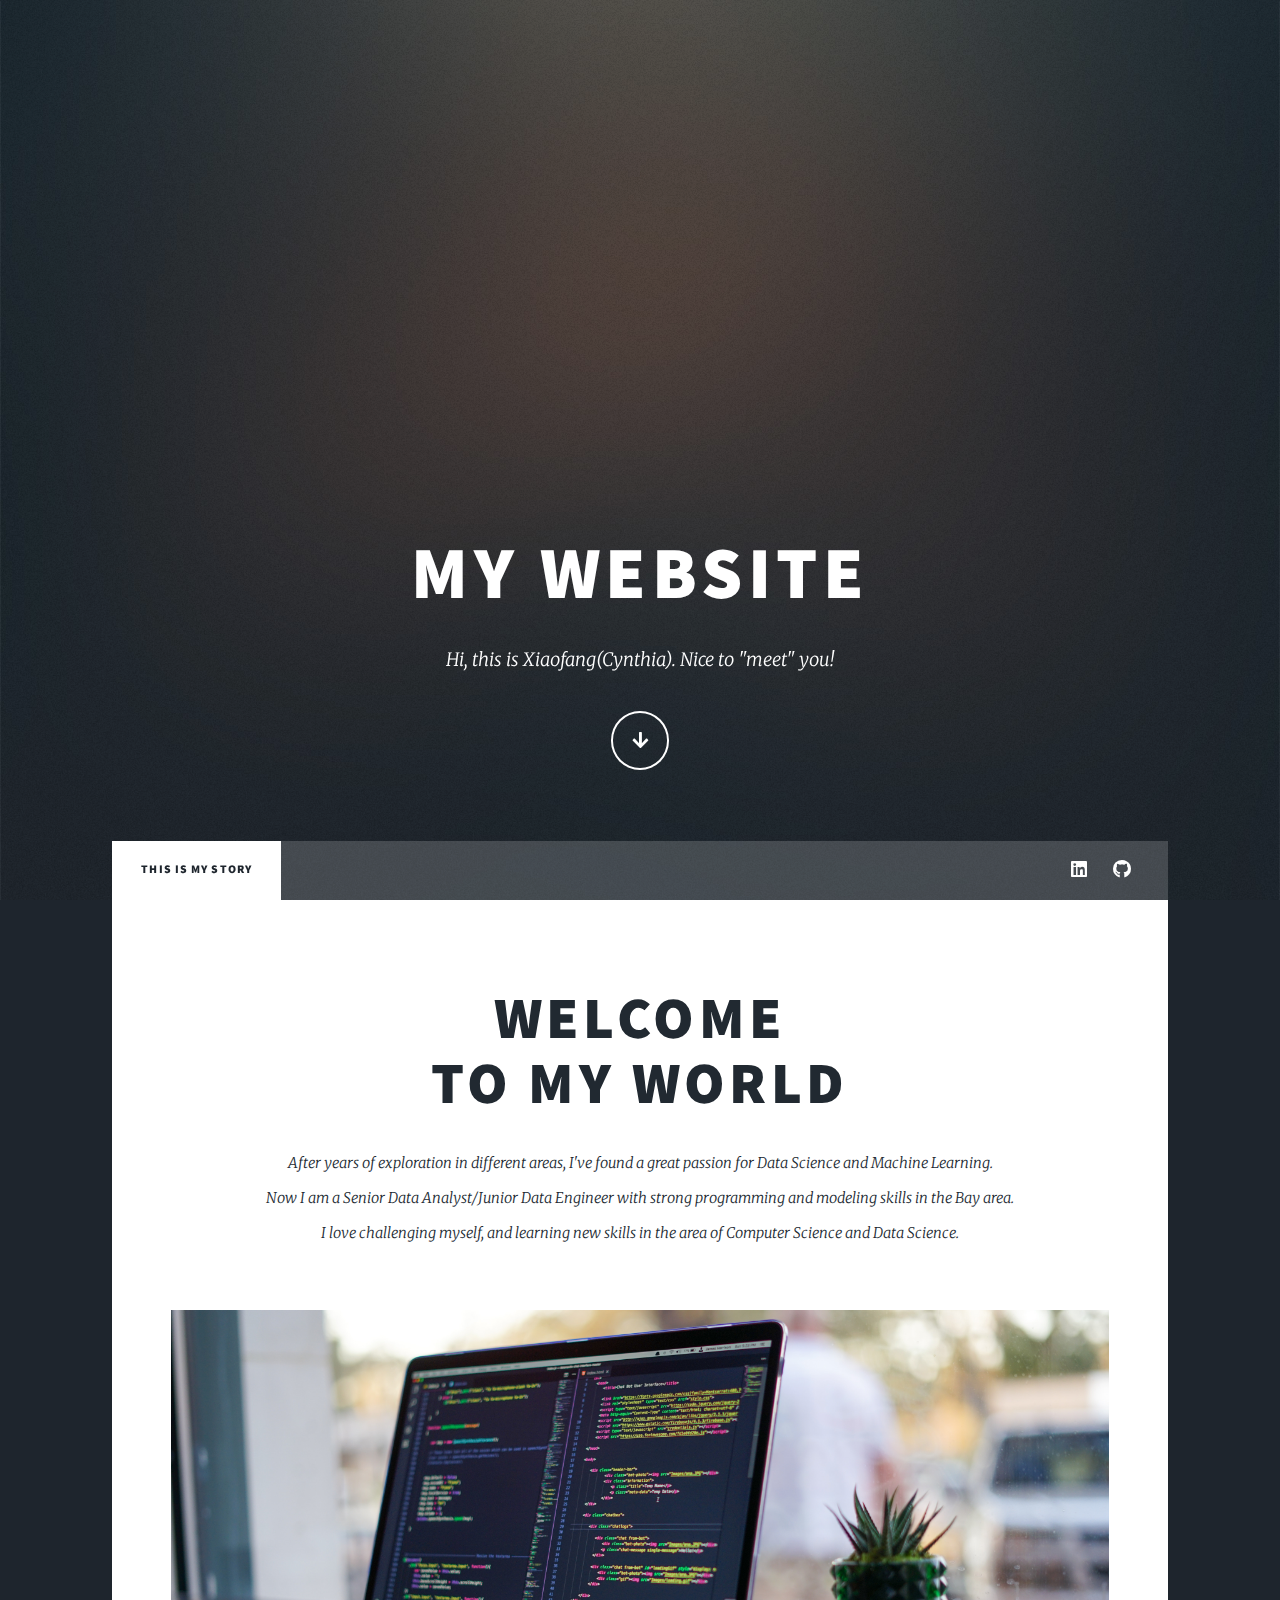
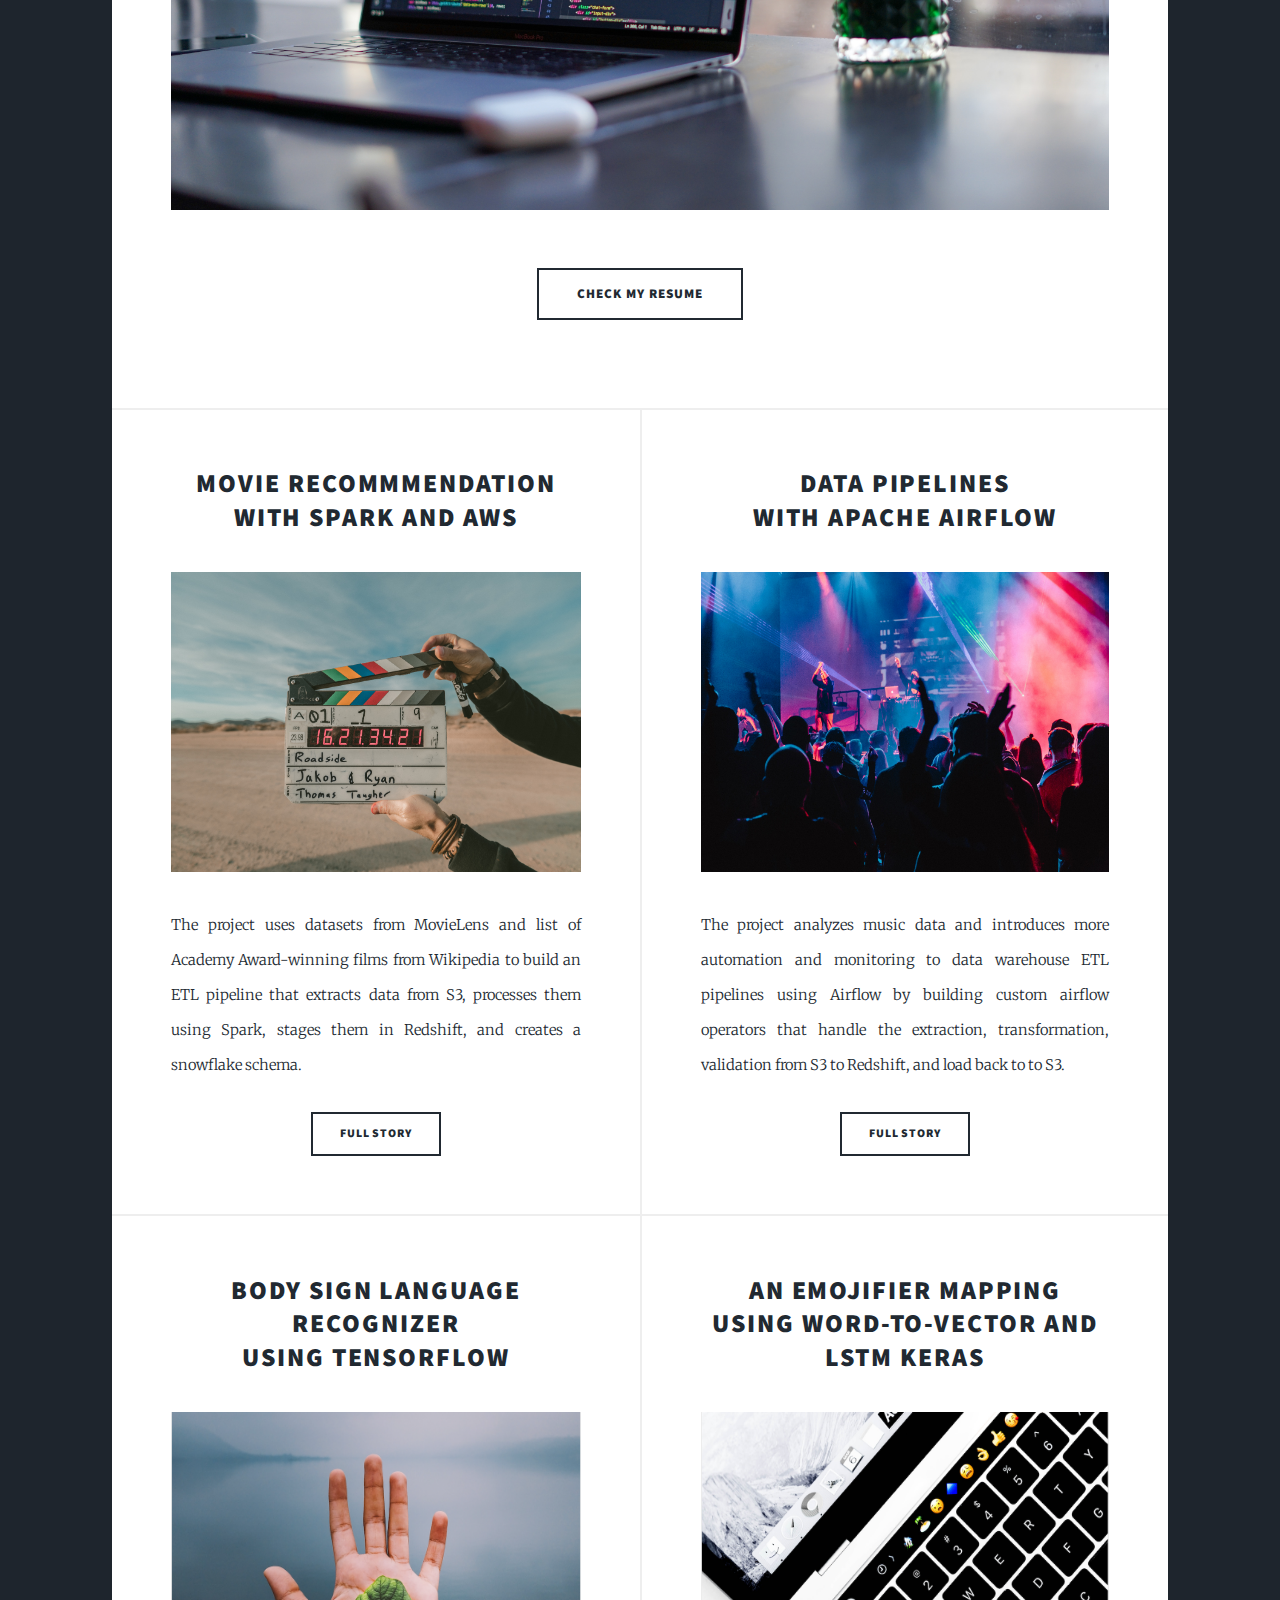
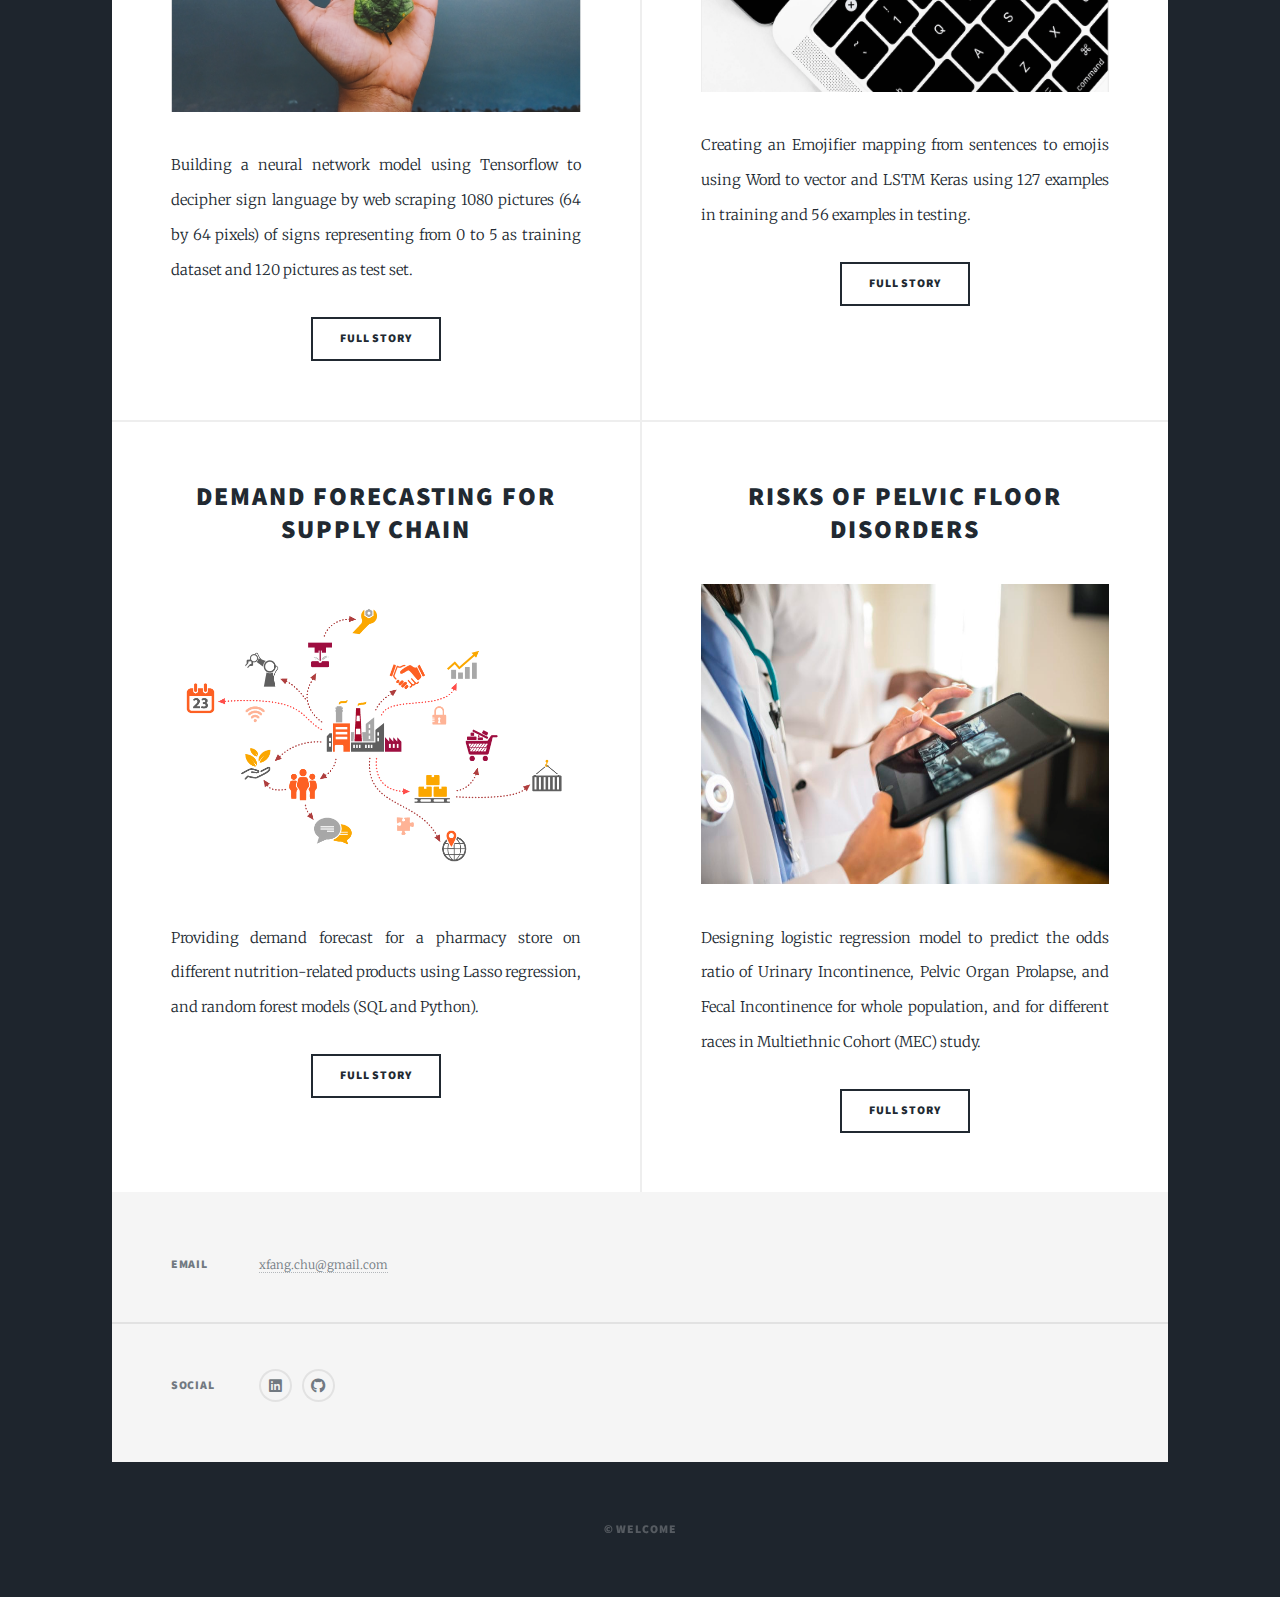
==== index.html @ f8379e98 "edit title" ====
<!DOCTYPE HTML>
<!--
	Massively by HTML5 UP
	html5up.net | @ajlkn
	Free for personal and commercial use under the CCA 3.0 license (html5up.net/license)
-->
<html>
	<head>
		<title>Xiaofang's Website</title>
		<meta charset="utf-8" />
		<meta name="viewport" content="width=device-width, initial-scale=1, user-scalable=no" />
		<link rel="stylesheet" href="assets/css/main.css" />
		<noscript><link rel="stylesheet" href="assets/css/noscript.css" /></noscript>
	</head>
	<body class="is-preload">

		<!-- Wrapper -->
			<div id="wrapper" class="fade-in">

				<!-- Intro -->
					<div id="intro">
						<h1>My Website</h1>
						<p>Hi, this is Xiaofang(Cynthia). Nice to "meet" you!</p>
						<ul class="actions">
							<li><a href="#header" class="button icon solid solo fa-arrow-down scrolly">Continue</a></li>
						</ul>
					</div>

				<!-- Header -->
					<header id="header">
						<a href="index.html" class="logo">Continue</a>
					</header>

				<!-- Nav -->
					<nav id="nav">
						<ul class="links">
							<li class="active"><a href="index.html">This is My story</a></li>
						</ul>
						<ul class="icons">
							<li><a href="https://www.linkedin.com/in/xiaofangchu/" class="icon brands fa-linkedin"><span class="label">Linkedin</span></a></li>
							<li><a href="https://github.com/xiaofanc" class="icon brands fa-github"><span class="label">GitHub</span></a></li>
						</ul>
					</nav>

				<!-- Main -->
					<div id="main">

						<!-- Featured Post -->
							<article class="post featured">
								<header class="major">
									<h2><a href="#">Welcome <br />
									to my world</a></h2>
									<p>After years of exploration in different areas, I've found a great passion for Data Science and Machine Learning. <br />

									Now I am a Senior Data Analyst/Junior Data Engineer with strong programming and modeling skills in the Bay area.<br />

									I love challenging myself, and learning new skills in the area of Computer Science and Data Science.</p>
								</header>
								<a href="#" class="image main"><img src="images/pic01.jpg" alt="" width="200" height="500" /></a>
								<ul class="actions special">
									<li><a href="https://drive.google.com/file/d/1rsNxVX_1zSt6CZ1hOGHpw6NzP1rSX2G4/view?usp=sharing" class="button large">Check My Resume</a></li>
								</ul>
							</article>

						<!-- Posts -->
							<section class="posts">
								<article>
									<header>
										<h2><a href="#">Movie Recommmendation<br />
										with Spark and AWS</a></h2>
									</header>
									<a href="#" class="image fit"><img src="images/pic02.jpg" alt="" width="200" height="300"/></a>
									<p>The project uses datasets from MovieLens and list of Academy Award-winning films from Wikipedia to  build an ETL pipeline that extracts data from S3, processes them using Spark, stages them in Redshift, and creates a snowflake schema.</p>
									<ul class="actions special">
										<li><a href="https://github.com/xiaofanc/Movie-Recommendation-AWS" class="button">Full Story</a></li>
									</ul>
								</article>
								<article>
									<header>
										<h2><a href="#">Data pipelines <br />
										with Apache Airflow</a></h2>
									</header>
									<a href="#" class="image fit"><img src="images/pic03.jpg" alt="" width="200" height="300"/></a>
									<p>The project analyzes music data and introduces more automation and monitoring to data warehouse ETL pipelines using Airflow by building custom airflow operators that handle the extraction, transformation, validation from S3 to Redshift, and load back to to S3.</p>
									<ul class="actions special">
										<li><a href="https://github.com/xiaofanc/Data-Pipelines-with-Apache-Airflow" class="button">Full Story</a></li>
									</ul>
								</article>
								<article>
									<header>
										<h2><a href="#">Body sign language recognizer<br />
										using Tensorflow</a></h2>
									</header>
									<a href="#" class="image fit"><img src="images/pic04.jpg" alt="" width="200" height="300"/></a>
									<p>Building a neural network model using Tensorflow to decipher sign language by web scraping 1080 pictures (64 by 64 pixels) of signs representing from 0 to 5 as training dataset and 120 pictures as test set.</p>
									<ul class="actions special">
										<li><a href="https://github.com/xiaofanc/coursera/blob/master/Deep-Learning/w10/Convolution%20Model%20Application/Convolution_model_Application_v1a.ipynb" class="button">Full Story</a></li>
									</ul>
								</article>
								<article>
									<header>
										<h2><a href="#">an Emojifier Mapping<br />
										using word-to-vector and LSTM Keras</a></h2>
									</header>
									<a href="#" class="image fit"><img src="images/pic05.jpg" alt="" width="200" height="280"/></a>
									<p>Creating an Emojifier mapping from sentences to emojis using Word to vector and LSTM Keras using 127 examples in training and 56 examples in testing.</p>
									<ul class="actions special">
										<li><a href="https://github.com/xiaofanc/coursera/blob/master/Deep-Learning/w15/Emojify/Emojify_v2a.ipynb" class="button">Full Story</a></li>
									</ul>
								</article>
								<article>
									<header>
										<h2><a href="#">Demand forecasting for supply chain <br />
										</a></h2>
									</header>
									<a href="#" class="image fit"><img src="images/pic06.jpg" alt="" width="300" height="300"/></a>
									<p>Providing demand forecast for a pharmacy store on different nutrition-related products using Lasso regression, and random forest models (SQL and Python).</p>
									<ul class="actions special">
										<li><a href="https://github.com/xiaofanc/Demand-Forecasting-Models" class="button">Full Story</a></li>
									</ul>
								</article>
								<article>
									<header>
										<h2><a href="#">Risks of Pelvic Floor Disorders<br />
										</a></h2>
									</header>
									<a href="#" class="image fit"><img src="images/pic07.jpg" alt="" width="300" height="300"/></a>
									<p>Designing logistic regression model to predict the odds ratio of Urinary Incontinence, Pelvic Organ Prolapse, and Fecal Incontinence for whole population, and for different races in Multiethnic Cohort (MEC) study.</p>
									<ul class="actions special">
										<li><a href="http://digitallibrary.usc.edu/cdm/compoundobject/collection/p15799coll89/id/49142/rec/12" class="button">Full Story</a></li>
									</ul>
								</article>
							</section>

						<!-- Footer -->

					</div>

				<!-- Footer -->
					<footer id="footer">
						<section class="split contact">
							<section>
								<h3>Email</h3>
								<p><a href="#">xfang.chu@gmail.com</a></p>
							</section>
							<section>
								<h3>Social</h3>
								<ul class="icons alt">
									<li><a href="https://www.linkedin.com/in/xiaofangchu/" class="icon brands alt fa-linkedin"><span class="label">Linkedin</span></a></li>
									<li><a href="https://github.com/xiaofanc" class="icon brands alt fa-github"><span class="label">GitHub</span></a></li>
								</ul>
							</section>
						</section>
					</footer>

				<!-- Copyright -->
					<div id="copyright">
						<ul><li>&copy; WELCOME</li>
					</div>

			</div>

		<!-- Scripts -->
			<script src="assets/js/jquery.min.js"></script>
			<script src="assets/js/jquery.scrollex.min.js"></script>
			<script src="assets/js/jquery.scrolly.min.js"></script>
			<script src="assets/js/browser.min.js"></script>
			<script src="assets/js/breakpoints.min.js"></script>
			<script src="assets/js/util.js"></script>
			<script src="assets/js/main.js"></script>

	</body>
</html>
---- assets/css/main.css ----
@import url(fontawesome-all.min.css);
@import url("https://fonts.googleapis.com/css?family=Merriweather:300,700,300italic,700italic|Source+Sans+Pro:900");

/*
	Massively by HTML5 UP
	html5up.net | @ajlkn
	Free for personal and commercial use under the CCA 3.0 license (html5up.net/license)
*/

html, body, div, span, applet, object,
iframe, h1, h2, h3, h4, h5, h6, p, blockquote,
pre, a, abbr, acronym, address, big, cite,
code, del, dfn, em, img, ins, kbd, q, s, samp,
small, strike, strong, sub, sup, tt, var, b,
u, i, center, dl, dt, dd, ol, ul, li, fieldset,
form, label, legend, table, caption, tbody,
tfoot, thead, tr, th, td, article, aside,
canvas, details, embed, figure, figcaption,
footer, header, hgroup, menu, nav, output, ruby,
section, summary, time, mark, audio, video {
	margin: 0;
	padding: 0;
	border: 0;
	font-size: 100%;
	font: inherit;
	vertical-align: baseline;}

article, aside, details, figcaption, figure,
footer, header, hgroup, menu, nav, section {
	display: block;}

body {
	line-height: 1;
}

ol, ul {
	list-style: none;
}

blockquote, q {
	quotes: none;
}

	blockquote:before, blockquote:after, q:before, q:after {
		content: '';
		content: none;
	}

table {
	border-collapse: collapse;
	border-spacing: 0;
}

body {
	-webkit-text-size-adjust: none;
}

mark {
	background-color: transparent;
	color: inherit;
}

input::-moz-focus-inner {
	border: 0;
	padding: 0;
}

input, select, textarea {
	-moz-appearance: none;
	-webkit-appearance: none;
	-ms-appearance: none;
	appearance: none;
}

/* Basic */

	@-ms-viewport {
		width: device-width;
	}

	body {
		-ms-overflow-style: scrollbar;
	}

	@media screen and (max-width: 480px) {

		html, body {
			min-width: 320px;
		}

	}

	html {
		box-sizing: border-box;
	}

	*, *:before, *:after {
		box-sizing: inherit;
	}

	body {
		background-color: #1e252d;
	}

		body.is-preload *, body.is-preload *:before, body.is-preload *:after {
			-moz-animation: none !important;
			-webkit-animation: none !important;
			-ms-animation: none !important;
			animation: none !important;
			-moz-transition: none !important;
			-webkit-transition: none !important;
			-ms-transition: none !important;
			transition: none !important;
		}

/* Type */

	html {
		font-size: 16pt;
	}

		@media screen and (max-width: 1680px) {

			html {
				font-size: 12pt;
			}

		}

		@media screen and (max-width: 1280px) {

			html {
				font-size: 11pt;
			}

		}

		@media screen and (max-width: 360px) {

			html {
				font-size: 10pt;
			}

		}

	body {
		color: #212931;
	}

	body, input, select, textarea {
		font-family: "Merriweather", Georgia, serif;
		font-weight: 300;
		font-size: 1rem;
		line-height: 2.375;
	}

	a {
		-moz-transition: color 0.2s ease-in-out, background-color 0.2s ease-in-out, border-color 0.2s ease-in-out, box-shadow 0.2s ease-in-out;
		-webkit-transition: color 0.2s ease-in-out, background-color 0.2s ease-in-out, border-color 0.2s ease-in-out, box-shadow 0.2s ease-in-out;
		-ms-transition: color 0.2s ease-in-out, background-color 0.2s ease-in-out, border-color 0.2s ease-in-out, box-shadow 0.2s ease-in-out;
		transition: color 0.2s ease-in-out, background-color 0.2s ease-in-out, border-color 0.2s ease-in-out, box-shadow 0.2s ease-in-out;
		border-bottom: dotted 1px;
		text-decoration: none;
	}

		a:hover {
			border-bottom-color: transparent;
		}

	strong, b {
		font-weight: 600;
	}

	em, i {
		font-style: italic;
	}

	p {
		text-align: justify;
		margin: 0 0 2rem 0;
	}

	h1, h2, h3, h4, h5, h6 {
		font-family: "Source Sans Pro", Helvetica, sans-serif;
		font-weight: 900;
		line-height: 1.5;
		letter-spacing: 0.075em;
		text-transform: uppercase;
		margin: 0 0 1rem 0;
	}

		h1 a, h2 a, h3 a, h4 a, h5 a, h6 a {
			border-bottom: 0;
			color: inherit;
			text-decoration: none;
		}

	h1 {
		font-size: 4rem;
		line-height: 1.1;
		margin: 0 0 2rem 0;
	}

	h2 {
		font-size: 1.75rem;
		line-height: 1.3;
		margin: 0 0 1.5rem 0;
	}

	h3 {
		font-size: 1.25rem;
		margin: 0 0 1.5rem 0;
	}

	h4 {
		font-size: 1rem;
	}

	h5 {
		font-size: 0.9rem;
	}

	h6 {
		font-size: 0.8rem;
	}

	sub {
		font-size: 0.8rem;
		position: relative;
		top: 0.5rem;
	}

	sup {
		font-size: 0.8rem;
		position: relative;
		top: -0.5rem;
	}

	blockquote {
		border-left: solid 4px;
		font-style: italic;
		margin: 0 0 2rem 0;
		padding: 0.5rem 0 0.5rem 2rem;
	}

	code {
		border: solid 2px;
		font-family: "Courier New", monospace;
		font-size: 0.9rem;
		margin: 0 0.25rem;
		padding: 0.25rem 0.65rem;
	}

	pre {
		-webkit-overflow-scrolling: touch;
		font-family: "Courier New", monospace;
		font-size: 0.9rem;
		margin: 0 0 2rem 0;
	}

		pre code {
			display: block;
			line-height: 1.75;
			padding: 1rem 1.5rem;
			overflow-x: auto;
		}

	hr {
		border: 0;
		border-bottom: solid 2px;
		margin: 3rem 0;
	}

		hr.major {
			margin: 5rem 0;
		}

	.align-left {
		text-align: left;
	}

	.align-center {
		text-align: center;
	}

	.align-right {
		text-align: right;
	}

	input, select, textarea {
		color: #212931;
	}

	a {
		color: #212931;
		border-bottom-color: rgba(33, 41, 49, 0.5);
	}

		a:hover {
			border-bottom-color: transparent;
			color: #18bfef !important;
		}

	strong, b {
		color: #212931;
	}

	h1, h2, h3, h4, h5, h6 {
		color: #212931;
	}

	blockquote {
		border-left-color: #eeeeee;
	}

	code {
		background: rgba(220, 220, 220, 0.25);
		border-color: #eeeeee;
	}

	hr {
		border-bottom-color: #eeeeee;
	}

/* Row */

	.row {
		display: flex;
		flex-wrap: wrap;
		box-sizing: border-box;
		align-items: stretch;
	}

		.row > * {
			box-sizing: border-box;
		}

		.row.gtr-uniform > * > :last-child {
			margin-bottom: 0;
		}

		.row.aln-left {
			justify-content: flex-start;
		}

		.row.aln-center {
			justify-content: center;
		}

		.row.aln-right {
			justify-content: flex-end;
		}

		.row.aln-top {
			align-items: flex-start;
		}

		.row.aln-middle {
			align-items: center;
		}

		.row.aln-bottom {
			align-items: flex-end;
		}

		.row > .imp {
			order: -1;
		}

		.row > .col-1 {
			width: 8.33333%;
		}

		.row > .off-1 {
			margin-left: 8.33333%;
		}

		.row > .col-2 {
			width: 16.66667%;
		}

		.row > .off-2 {
			margin-left: 16.66667%;
		}

		.row > .col-3 {
			width: 25%;
		}

		.row > .off-3 {
			margin-left: 25%;
		}

		.row > .col-4 {
			width: 33.33333%;
		}

		.row > .off-4 {
			margin-left: 33.33333%;
		}

		.row > .col-5 {
			width: 41.66667%;
		}

		.row > .off-5 {
			margin-left: 41.66667%;
		}

		.row > .col-6 {
			width: 50%;
		}

		.row > .off-6 {
			margin-left: 50%;
		}

		.row > .col-7 {
			width: 58.33333%;
		}

		.row > .off-7 {
			margin-left: 58.33333%;
		}

		.row > .col-8 {
			width: 66.66667%;
		}

		.row > .off-8 {
			margin-left: 66.66667%;
		}

		.row > .col-9 {
			width: 75%;
		}

		.row > .off-9 {
			margin-left: 75%;
		}

		.row > .col-10 {
			width: 83.33333%;
		}

		.row > .off-10 {
			margin-left: 83.33333%;
		}

		.row > .col-11 {
			width: 91.66667%;
		}

		.row > .off-11 {
			margin-left: 91.66667%;
		}

		.row > .col-12 {
			width: 100%;
		}

		.row > .off-12 {
			margin-left: 100%;
		}

		.row.gtr-0 {
			margin-top: 0;
			margin-left: 0rem;
		}

			.row.gtr-0 > * {
				padding: 0 0 0 0rem;
			}

			.row.gtr-0.gtr-uniform {
				margin-top: 0rem;
			}

				.row.gtr-0.gtr-uniform > * {
					padding-top: 0rem;
				}

		.row.gtr-25 {
			margin-top: 0;
			margin-left: -0.375rem;
		}

			.row.gtr-25 > * {
				padding: 0 0 0 0.375rem;
			}

			.row.gtr-25.gtr-uniform {
				margin-top: -0.375rem;
			}

				.row.gtr-25.gtr-uniform > * {
					padding-top: 0.375rem;
				}

		.row.gtr-50 {
			margin-top: 0;
			margin-left: -0.75rem;
		}

			.row.gtr-50 > * {
				padding: 0 0 0 0.75rem;
			}

			.row.gtr-50.gtr-uniform {
				margin-top: -0.75rem;
			}

				.row.gtr-50.gtr-uniform > * {
					padding-top: 0.75rem;
				}

		.row {
			margin-top: 0;
			margin-left: -1.5rem;
		}

			.row > * {
				padding: 0 0 0 1.5rem;
			}

			.row.gtr-uniform {
				margin-top: -1.5rem;
			}

				.row.gtr-uniform > * {
					padding-top: 1.5rem;
				}

		.row.gtr-150 {
			margin-top: 0;
			margin-left: -2.25rem;
		}

			.row.gtr-150 > * {
				padding: 0 0 0 2.25rem;
			}

			.row.gtr-150.gtr-uniform {
				margin-top: -2.25rem;
			}

				.row.gtr-150.gtr-uniform > * {
					padding-top: 2.25rem;
				}

		.row.gtr-200 {
			margin-top: 0;
			margin-left: -3rem;
		}

			.row.gtr-200 > * {
				padding: 0 0 0 3rem;
			}

			.row.gtr-200.gtr-uniform {
				margin-top: -3rem;
			}

				.row.gtr-200.gtr-uniform > * {
					padding-top: 3rem;
				}

		@media screen and (max-width: 1680px) {

			.row {
				display: flex;
				flex-wrap: wrap;
				box-sizing: border-box;
				align-items: stretch;
			}

				.row > * {
					box-sizing: border-box;
				}

				.row.gtr-uniform > * > :last-child {
					margin-bottom: 0;
				}

				.row.aln-left {
					justify-content: flex-start;
				}

				.row.aln-center {
					justify-content: center;
				}

				.row.aln-right {
					justify-content: flex-end;
				}

				.row.aln-top {
					align-items: flex-start;
				}

				.row.aln-middle {
					align-items: center;
				}

				.row.aln-bottom {
					align-items: flex-end;
				}

				.row > .imp-xlarge {
					order: -1;
				}

				.row > .col-1-xlarge {
					width: 8.33333%;
				}

				.row > .off-1-xlarge {
					margin-left: 8.33333%;
				}

				.row > .col-2-xlarge {
					width: 16.66667%;
				}

				.row > .off-2-xlarge {
					margin-left: 16.66667%;
				}

				.row > .col-3-xlarge {
					width: 25%;
				}

				.row > .off-3-xlarge {
					margin-left: 25%;
				}

				.row > .col-4-xlarge {
					width: 33.33333%;
				}

				.row > .off-4-xlarge {
					margin-left: 33.33333%;
				}

				.row > .col-5-xlarge {
					width: 41.66667%;
				}

				.row > .off-5-xlarge {
					margin-left: 41.66667%;
				}

				.row > .col-6-xlarge {
					width: 50%;
				}

				.row > .off-6-xlarge {
					margin-left: 50%;
				}

				.row > .col-7-xlarge {
					width: 58.33333%;
				}

				.row > .off-7-xlarge {
					margin-left: 58.33333%;
				}

				.row > .col-8-xlarge {
					width: 66.66667%;
				}

				.row > .off-8-xlarge {
					margin-left: 66.66667%;
				}

				.row > .col-9-xlarge {
					width: 75%;
				}

				.row > .off-9-xlarge {
					margin-left: 75%;
				}

				.row > .col-10-xlarge {
					width: 83.33333%;
				}

				.row > .off-10-xlarge {
					margin-left: 83.33333%;
				}

				.row > .col-11-xlarge {
					width: 91.66667%;
				}

				.row > .off-11-xlarge {
					margin-left: 91.66667%;
				}

				.row > .col-12-xlarge {
					width: 100%;
				}

				.row > .off-12-xlarge {
					margin-left: 100%;
				}

				.row.gtr-0 {
					margin-top: 0;
					margin-left: 0rem;
				}

					.row.gtr-0 > * {
						padding: 0 0 0 0rem;
					}

					.row.gtr-0.gtr-uniform {
						margin-top: 0rem;
					}

						.row.gtr-0.gtr-uniform > * {
							padding-top: 0rem;
						}

				.row.gtr-25 {
					margin-top: 0;
					margin-left: -0.375rem;
				}

					.row.gtr-25 > * {
						padding: 0 0 0 0.375rem;
					}

					.row.gtr-25.gtr-uniform {
						margin-top: -0.375rem;
					}

						.row.gtr-25.gtr-uniform > * {
							padding-top: 0.375rem;
						}

				.row.gtr-50 {
					margin-top: 0;
					margin-left: -0.75rem;
				}

					.row.gtr-50 > * {
						padding: 0 0 0 0.75rem;
					}

					.row.gtr-50.gtr-uniform {
						margin-top: -0.75rem;
					}

						.row.gtr-50.gtr-uniform > * {
							padding-top: 0.75rem;
						}

				.row {
					margin-top: 0;
					margin-left: -1.5rem;
				}

					.row > * {
						padding: 0 0 0 1.5rem;
					}

					.row.gtr-uniform {
						margin-top: -1.5rem;
					}

						.row.gtr-uniform > * {
							padding-top: 1.5rem;
						}

				.row.gtr-150 {
					margin-top: 0;
					margin-left: -2.25rem;
				}

					.row.gtr-150 > * {
						padding: 0 0 0 2.25rem;
					}

					.row.gtr-150.gtr-uniform {
						margin-top: -2.25rem;
					}

						.row.gtr-150.gtr-uniform > * {
							padding-top: 2.25rem;
						}

				.row.gtr-200 {
					margin-top: 0;
					margin-left: -3rem;
				}

					.row.gtr-200 > * {
						padding: 0 0 0 3rem;
					}

					.row.gtr-200.gtr-uniform {
						margin-top: -3rem;
					}

						.row.gtr-200.gtr-uniform > * {
							padding-top: 3rem;
						}

		}

		@media screen and (max-width: 1280px) {

			.row {
				display: flex;
				flex-wrap: wrap;
				box-sizing: border-box;
				align-items: stretch;
			}

				.row > * {
					box-sizing: border-box;
				}

				.row.gtr-uniform > * > :last-child {
					margin-bottom: 0;
				}

				.row.aln-left {
					justify-content: flex-start;
				}

				.row.aln-center {
					justify-content: center;
				}

				.row.aln-right {
					justify-content: flex-end;
				}

				.row.aln-top {
					align-items: flex-start;
				}

				.row.aln-middle {
					align-items: center;
				}

				.row.aln-bottom {
					align-items: flex-end;
				}

				.row > .imp-large {
					order: -1;
				}

				.row > .col-1-large {
					width: 8.33333%;
				}

				.row > .off-1-large {
					margin-left: 8.33333%;
				}

				.row > .col-2-large {
					width: 16.66667%;
				}

				.row > .off-2-large {
					margin-left: 16.66667%;
				}

				.row > .col-3-large {
					width: 25%;
				}

				.row > .off-3-large {
					margin-left: 25%;
				}

				.row > .col-4-large {
					width: 33.33333%;
				}

				.row > .off-4-large {
					margin-left: 33.33333%;
				}

				.row > .col-5-large {
					width: 41.66667%;
				}

				.row > .off-5-large {
					margin-left: 41.66667%;
				}

				.row > .col-6-large {
					width: 50%;
				}

				.row > .off-6-large {
					margin-left: 50%;
				}

				.row > .col-7-large {
					width: 58.33333%;
				}

				.row > .off-7-large {
					margin-left: 58.33333%;
				}

				.row > .col-8-large {
					width: 66.66667%;
				}

				.row > .off-8-large {
					margin-left: 66.66667%;
				}

				.row > .col-9-large {
					width: 75%;
				}

				.row > .off-9-large {
					margin-left: 75%;
				}

				.row > .col-10-large {
					width: 83.33333%;
				}

				.row > .off-10-large {
					margin-left: 83.33333%;
				}

				.row > .col-11-large {
					width: 91.66667%;
				}

				.row > .off-11-large {
					margin-left: 91.66667%;
				}

				.row > .col-12-large {
					width: 100%;
				}

				.row > .off-12-large {
					margin-left: 100%;
				}

				.row.gtr-0 {
					margin-top: 0;
					margin-left: 0rem;
				}

					.row.gtr-0 > * {
						padding: 0 0 0 0rem;
					}

					.row.gtr-0.gtr-uniform {
						margin-top: 0rem;
					}

						.row.gtr-0.gtr-uniform > * {
							padding-top: 0rem;
						}

				.row.gtr-25 {
					margin-top: 0;
					margin-left: -0.375rem;
				}

					.row.gtr-25 > * {
						padding: 0 0 0 0.375rem;
					}

					.row.gtr-25.gtr-uniform {
						margin-top: -0.375rem;
					}

						.row.gtr-25.gtr-uniform > * {
							padding-top: 0.375rem;
						}

				.row.gtr-50 {
					margin-top: 0;
					margin-left: -0.75rem;
				}

					.row.gtr-50 > * {
						padding: 0 0 0 0.75rem;
					}

					.row.gtr-50.gtr-uniform {
						margin-top: -0.75rem;
					}

						.row.gtr-50.gtr-uniform > * {
							padding-top: 0.75rem;
						}

				.row {
					margin-top: 0;
					margin-left: -1.5rem;
				}

					.row > * {
						padding: 0 0 0 1.5rem;
					}

					.row.gtr-uniform {
						margin-top: -1.5rem;
					}

						.row.gtr-uniform > * {
							padding-top: 1.5rem;
						}

				.row.gtr-150 {
					margin-top: 0;
					margin-left: -2.25rem;
				}

					.row.gtr-150 > * {
						padding: 0 0 0 2.25rem;
					}

					.row.gtr-150.gtr-uniform {
						margin-top: -2.25rem;
					}

						.row.gtr-150.gtr-uniform > * {
							padding-top: 2.25rem;
						}

				.row.gtr-200 {
					margin-top: 0;
					margin-left: -3rem;
				}

					.row.gtr-200 > * {
						padding: 0 0 0 3rem;
					}

					.row.gtr-200.gtr-uniform {
						margin-top: -3rem;
					}

						.row.gtr-200.gtr-uniform > * {
							padding-top: 3rem;
						}

		}

		@media screen and (max-width: 980px) {

			.row {
				display: flex;
				flex-wrap: wrap;
				box-sizing: border-box;
				align-items: stretch;
			}

				.row > * {
					box-sizing: border-box;
				}

				.row.gtr-uniform > * > :last-child {
					margin-bottom: 0;
				}

				.row.aln-left {
					justify-content: flex-start;
				}

				.row.aln-center {
					justify-content: center;
				}

				.row.aln-right {
					justify-content: flex-end;
				}

				.row.aln-top {
					align-items: flex-start;
				}

				.row.aln-middle {
					align-items: center;
				}

				.row.aln-bottom {
					align-items: flex-end;
				}

				.row > .imp-medium {
					order: -1;
				}

				.row > .col-1-medium {
					width: 8.33333%;
				}

				.row > .off-1-medium {
					margin-left: 8.33333%;
				}

				.row > .col-2-medium {
					width: 16.66667%;
				}

				.row > .off-2-medium {
					margin-left: 16.66667%;
				}

				.row > .col-3-medium {
					width: 25%;
				}

				.row > .off-3-medium {
					margin-left: 25%;
				}

				.row > .col-4-medium {
					width: 33.33333%;
				}

				.row > .off-4-medium {
					margin-left: 33.33333%;
				}

				.row > .col-5-medium {
					width: 41.66667%;
				}

				.row > .off-5-medium {
					margin-left: 41.66667%;
				}

				.row > .col-6-medium {
					width: 50%;
				}

				.row > .off-6-medium {
					margin-left: 50%;
				}

				.row > .col-7-medium {
					width: 58.33333%;
				}

				.row > .off-7-medium {
					margin-left: 58.33333%;
				}

				.row > .col-8-medium {
					width: 66.66667%;
				}

				.row > .off-8-medium {
					margin-left: 66.66667%;
				}

				.row > .col-9-medium {
					width: 75%;
				}

				.row > .off-9-medium {
					margin-left: 75%;
				}

				.row > .col-10-medium {
					width: 83.33333%;
				}

				.row > .off-10-medium {
					margin-left: 83.33333%;
				}

				.row > .col-11-medium {
					width: 91.66667%;
				}

				.row > .off-11-medium {
					margin-left: 91.66667%;
				}

				.row > .col-12-medium {
					width: 100%;
				}

				.row > .off-12-medium {
					margin-left: 100%;
				}

				.row.gtr-0 {
					margin-top: 0;
					margin-left: 0rem;
				}

					.row.gtr-0 > * {
						padding: 0 0 0 0rem;
					}

					.row.gtr-0.gtr-uniform {
						margin-top: 0rem;
					}

						.row.gtr-0.gtr-uniform > * {
							padding-top: 0rem;
						}

				.row.gtr-25 {
					margin-top: 0;
					margin-left: -0.375rem;
				}

					.row.gtr-25 > * {
						padding: 0 0 0 0.375rem;
					}

					.row.gtr-25.gtr-uniform {
						margin-top: -0.375rem;
					}

						.row.gtr-25.gtr-uniform > * {
							padding-top: 0.375rem;
						}

				.row.gtr-50 {
					margin-top: 0;
					margin-left: -0.75rem;
				}

					.row.gtr-50 > * {
						padding: 0 0 0 0.75rem;
					}

					.row.gtr-50.gtr-uniform {
						margin-top: -0.75rem;
					}

						.row.gtr-50.gtr-uniform > * {
							padding-top: 0.75rem;
						}

				.row {
					margin-top: 0;
					margin-left: -1.5rem;
				}

					.row > * {
						padding: 0 0 0 1.5rem;
					}

					.row.gtr-uniform {
						margin-top: -1.5rem;
					}

						.row.gtr-uniform > * {
							padding-top: 1.5rem;
						}

				.row.gtr-150 {
					margin-top: 0;
					margin-left: -2.25rem;
				}

					.row.gtr-150 > * {
						padding: 0 0 0 2.25rem;
					}

					.row.gtr-150.gtr-uniform {
						margin-top: -2.25rem;
					}

						.row.gtr-150.gtr-uniform > * {
							padding-top: 2.25rem;
						}

				.row.gtr-200 {
					margin-top: 0;
					margin-left: -3rem;
				}

					.row.gtr-200 > * {
						padding: 0 0 0 3rem;
					}

					.row.gtr-200.gtr-uniform {
						margin-top: -3rem;
					}

						.row.gtr-200.gtr-uniform > * {
							padding-top: 3rem;
						}

		}

		@media screen and (max-width: 736px) {

			.row {
				display: flex;
				flex-wrap: wrap;
				box-sizing: border-box;
				align-items: stretch;
			}

				.row > * {
					box-sizing: border-box;
				}

				.row.gtr-uniform > * > :last-child {
					margin-bottom: 0;
				}

				.row.aln-left {
					justify-content: flex-start;
				}

				.row.aln-center {
					justify-content: center;
				}

				.row.aln-right {
					justify-content: flex-end;
				}

				.row.aln-top {
					align-items: flex-start;
				}

				.row.aln-middle {
					align-items: center;
				}

				.row.aln-bottom {
					align-items: flex-end;
				}

				.row > .imp-small {
					order: -1;
				}

				.row > .col-1-small {
					width: 8.33333%;
				}

				.row > .off-1-small {
					margin-left: 8.33333%;
				}

				.row > .col-2-small {
					width: 16.66667%;
				}

				.row > .off-2-small {
					margin-left: 16.66667%;
				}

				.row > .col-3-small {
					width: 25%;
				}

				.row > .off-3-small {
					margin-left: 25%;
				}

				.row > .col-4-small {
					width: 33.33333%;
				}

				.row > .off-4-small {
					margin-left: 33.33333%;
				}

				.row > .col-5-small {
					width: 41.66667%;
				}

				.row > .off-5-small {
					margin-left: 41.66667%;
				}

				.row > .col-6-small {
					width: 50%;
				}

				.row > .off-6-small {
					margin-left: 50%;
				}

				.row > .col-7-small {
					width: 58.33333%;
				}

				.row > .off-7-small {
					margin-left: 58.33333%;
				}

				.row > .col-8-small {
					width: 66.66667%;
				}

				.row > .off-8-small {
					margin-left: 66.66667%;
				}

				.row > .col-9-small {
					width: 75%;
				}

				.row > .off-9-small {
					margin-left: 75%;
				}

				.row > .col-10-small {
					width: 83.33333%;
				}

				.row > .off-10-small {
					margin-left: 83.33333%;
				}

				.row > .col-11-small {
					width: 91.66667%;
				}

				.row > .off-11-small {
					margin-left: 91.66667%;
				}

				.row > .col-12-small {
					width: 100%;
				}

				.row > .off-12-small {
					margin-left: 100%;
				}

				.row.gtr-0 {
					margin-top: 0;
					margin-left: 0rem;
				}

					.row.gtr-0 > * {
						padding: 0 0 0 0rem;
					}

					.row.gtr-0.gtr-uniform {
						margin-top: 0rem;
					}

						.row.gtr-0.gtr-uniform > * {
							padding-top: 0rem;
						}

				.row.gtr-25 {
					margin-top: 0;
					margin-left: -0.375rem;
				}

					.row.gtr-25 > * {
						padding: 0 0 0 0.375rem;
					}

					.row.gtr-25.gtr-uniform {
						margin-top: -0.375rem;
					}

						.row.gtr-25.gtr-uniform > * {
							padding-top: 0.375rem;
						}

				.row.gtr-50 {
					margin-top: 0;
					margin-left: -0.75rem;
				}

					.row.gtr-50 > * {
						padding: 0 0 0 0.75rem;
					}

					.row.gtr-50.gtr-uniform {
						margin-top: -0.75rem;
					}

						.row.gtr-50.gtr-uniform > * {
							padding-top: 0.75rem;
						}

				.row {
					margin-top: 0;
					margin-left: -1.5rem;
				}

					.row > * {
						padding: 0 0 0 1.5rem;
					}

					.row.gtr-uniform {
						margin-top: -1.5rem;
					}

						.row.gtr-uniform > * {
							padding-top: 1.5rem;
						}

				.row.gtr-150 {
					margin-top: 0;
					margin-left: -2.25rem;
				}

					.row.gtr-150 > * {
						padding: 0 0 0 2.25rem;
					}

					.row.gtr-150.gtr-uniform {
						margin-top: -2.25rem;
					}

						.row.gtr-150.gtr-uniform > * {
							padding-top: 2.25rem;
						}

				.row.gtr-200 {
					margin-top: 0;
					margin-left: -3rem;
				}

					.row.gtr-200 > * {
						padding: 0 0 0 3rem;
					}

					.row.gtr-200.gtr-uniform {
						margin-top: -3rem;
					}

						.row.gtr-200.gtr-uniform > * {
							padding-top: 3rem;
						}

		}

		@media screen and (max-width: 480px) {

			.row {
				display: flex;
				flex-wrap: wrap;
				box-sizing: border-box;
				align-items: stretch;
			}

				.row > * {
					box-sizing: border-box;
				}

				.row.gtr-uniform > * > :last-child {
					margin-bottom: 0;
				}

				.row.aln-left {
					justify-content: flex-start;
				}

				.row.aln-center {
					justify-content: center;
				}

				.row.aln-right {
					justify-content: flex-end;
				}

				.row.aln-top {
					align-items: flex-start;
				}

				.row.aln-middle {
					align-items: center;
				}

				.row.aln-bottom {
					align-items: flex-end;
				}

				.row > .imp-xsmall {
					order: -1;
				}

				.row > .col-1-xsmall {
					width: 8.33333%;
				}

				.row > .off-1-xsmall {
					margin-left: 8.33333%;
				}

				.row > .col-2-xsmall {
					width: 16.66667%;
				}

				.row > .off-2-xsmall {
					margin-left: 16.66667%;
				}

				.row > .col-3-xsmall {
					width: 25%;
				}

				.row > .off-3-xsmall {
					margin-left: 25%;
				}

				.row > .col-4-xsmall {
					width: 33.33333%;
				}

				.row > .off-4-xsmall {
					margin-left: 33.33333%;
				}

				.row > .col-5-xsmall {
					width: 41.66667%;
				}

				.row > .off-5-xsmall {
					margin-left: 41.66667%;
				}

				.row > .col-6-xsmall {
					width: 50%;
				}

				.row > .off-6-xsmall {
					margin-left: 50%;
				}

				.row > .col-7-xsmall {
					width: 58.33333%;
				}

				.row > .off-7-xsmall {
					margin-left: 58.33333%;
				}

				.row > .col-8-xsmall {
					width: 66.66667%;
				}

				.row > .off-8-xsmall {
					margin-left: 66.66667%;
				}

				.row > .col-9-xsmall {
					width: 75%;
				}

				.row > .off-9-xsmall {
					margin-left: 75%;
				}

				.row > .col-10-xsmall {
					width: 83.33333%;
				}

				.row > .off-10-xsmall {
					margin-left: 83.33333%;
				}

				.row > .col-11-xsmall {
					width: 91.66667%;
				}

				.row > .off-11-xsmall {
					margin-left: 91.66667%;
				}

				.row > .col-12-xsmall {
					width: 100%;
				}

				.row > .off-12-xsmall {
					margin-left: 100%;
				}

				.row.gtr-0 {
					margin-top: 0;
					margin-left: 0rem;
				}

					.row.gtr-0 > * {
						padding: 0 0 0 0rem;
					}

					.row.gtr-0.gtr-uniform {
						margin-top: 0rem;
					}

						.row.gtr-0.gtr-uniform > * {
							padding-top: 0rem;
						}

				.row.gtr-25 {
					margin-top: 0;
					margin-left: -0.375rem;
				}

					.row.gtr-25 > * {
						padding: 0 0 0 0.375rem;
					}

					.row.gtr-25.gtr-uniform {
						margin-top: -0.375rem;
					}

						.row.gtr-25.gtr-uniform > * {
							padding-top: 0.375rem;
						}

				.row.gtr-50 {
					margin-top: 0;
					margin-left: -0.75rem;
				}

					.row.gtr-50 > * {
						padding: 0 0 0 0.75rem;
					}

					.row.gtr-50.gtr-uniform {
						margin-top: -0.75rem;
					}

						.row.gtr-50.gtr-uniform > * {
							padding-top: 0.75rem;
						}

				.row {
					margin-top: 0;
					margin-left: -1.5rem;
				}

					.row > * {
						padding: 0 0 0 1.5rem;
					}

					.row.gtr-uniform {
						margin-top: -1.5rem;
					}

						.row.gtr-uniform > * {
							padding-top: 1.5rem;
						}

				.row.gtr-150 {
					margin-top: 0;
					margin-left: -2.25rem;
				}

					.row.gtr-150 > * {
						padding: 0 0 0 2.25rem;
					}

					.row.gtr-150.gtr-uniform {
						margin-top: -2.25rem;
					}

						.row.gtr-150.gtr-uniform > * {
							padding-top: 2.25rem;
						}

				.row.gtr-200 {
					margin-top: 0;
					margin-left: -3rem;
				}

					.row.gtr-200 > * {
						padding: 0 0 0 3rem;
					}

					.row.gtr-200.gtr-uniform {
						margin-top: -3rem;
					}

						.row.gtr-200.gtr-uniform > * {
							padding-top: 3rem;
						}

		}

		@media screen and (max-width: 360px) {

			.row {
				display: flex;
				flex-wrap: wrap;
				box-sizing: border-box;
				align-items: stretch;
			}

				.row > * {
					box-sizing: border-box;
				}

				.row.gtr-uniform > * > :last-child {
					margin-bottom: 0;
				}

				.row.aln-left {
					justify-content: flex-start;
				}

				.row.aln-center {
					justify-content: center;
				}

				.row.aln-right {
					justify-content: flex-end;
				}

				.row.aln-top {
					align-items: flex-start;
				}

				.row.aln-middle {
					align-items: center;
				}

				.row.aln-bottom {
					align-items: flex-end;
				}

				.row > .imp-xxsmall {
					order: -1;
				}

				.row > .col-1-xxsmall {
					width: 8.33333%;
				}

				.row > .off-1-xxsmall {
					margin-left: 8.33333%;
				}

				.row > .col-2-xxsmall {
					width: 16.66667%;
				}

				.row > .off-2-xxsmall {
					margin-left: 16.66667%;
				}

				.row > .col-3-xxsmall {
					width: 25%;
				}

				.row > .off-3-xxsmall {
					margin-left: 25%;
				}

				.row > .col-4-xxsmall {
					width: 33.33333%;
				}

				.row > .off-4-xxsmall {
					margin-left: 33.33333%;
				}

				.row > .col-5-xxsmall {
					width: 41.66667%;
				}

				.row > .off-5-xxsmall {
					margin-left: 41.66667%;
				}

				.row > .col-6-xxsmall {
					width: 50%;
				}

				.row > .off-6-xxsmall {
					margin-left: 50%;
				}

				.row > .col-7-xxsmall {
					width: 58.33333%;
				}

				.row > .off-7-xxsmall {
					margin-left: 58.33333%;
				}

				.row > .col-8-xxsmall {
					width: 66.66667%;
				}

				.row > .off-8-xxsmall {
					margin-left: 66.66667%;
				}

				.row > .col-9-xxsmall {
					width: 75%;
				}

				.row > .off-9-xxsmall {
					margin-left: 75%;
				}

				.row > .col-10-xxsmall {
					width: 83.33333%;
				}

				.row > .off-10-xxsmall {
					margin-left: 83.33333%;
				}

				.row > .col-11-xxsmall {
					width: 91.66667%;
				}

				.row > .off-11-xxsmall {
					margin-left: 91.66667%;
				}

				.row > .col-12-xxsmall {
					width: 100%;
				}

				.row > .off-12-xxsmall {
					margin-left: 100%;
				}

				.row.gtr-0 {
					margin-top: 0;
					margin-left: 0rem;
				}

					.row.gtr-0 > * {
						padding: 0 0 0 0rem;
					}

					.row.gtr-0.gtr-uniform {
						margin-top: 0rem;
					}

						.row.gtr-0.gtr-uniform > * {
							padding-top: 0rem;
						}

				.row.gtr-25 {
					margin-top: 0;
					margin-left: -0.375rem;
				}

					.row.gtr-25 > * {
						padding: 0 0 0 0.375rem;
					}

					.row.gtr-25.gtr-uniform {
						margin-top: -0.375rem;
					}

						.row.gtr-25.gtr-uniform > * {
							padding-top: 0.375rem;
						}

				.row.gtr-50 {
					margin-top: 0;
					margin-left: -0.75rem;
				}

					.row.gtr-50 > * {
						padding: 0 0 0 0.75rem;
					}

					.row.gtr-50.gtr-uniform {
						margin-top: -0.75rem;
					}

						.row.gtr-50.gtr-uniform > * {
							padding-top: 0.75rem;
						}

				.row {
					margin-top: 0;
					margin-left: -1.5rem;
				}

					.row > * {
						padding: 0 0 0 1.5rem;
					}

					.row.gtr-uniform {
						margin-top: -1.5rem;
					}

						.row.gtr-uniform > * {
							padding-top: 1.5rem;
						}

				.row.gtr-150 {
					margin-top: 0;
					margin-left: -2.25rem;
				}

					.row.gtr-150 > * {
						padding: 0 0 0 2.25rem;
					}

					.row.gtr-150.gtr-uniform {
						margin-top: -2.25rem;
					}

						.row.gtr-150.gtr-uniform > * {
							padding-top: 2.25rem;
						}

				.row.gtr-200 {
					margin-top: 0;
					margin-left: -3rem;
				}

					.row.gtr-200 > * {
						padding: 0 0 0 3rem;
					}

					.row.gtr-200.gtr-uniform {
						margin-top: -3rem;
					}

						.row.gtr-200.gtr-uniform > * {
							padding-top: 3rem;
						}

		}

/* Box */

	.box {
		border: solid 2px;
		margin-bottom: 2rem;
		padding: 1.5rem;
	}

		.box > :last-child,
		.box > :last-child > :last-child,
		.box > :last-child > :last-child > :last-child {
			margin-bottom: 0;
		}

		.box.alt {
			border: 0;
			border-radius: 0;
			padding: 0;
		}

	.box {
		border-color: #eeeeee;
	}

/* Button */

	input[type="submit"],
	input[type="reset"],
	input[type="button"],
	button,
	.button {
		-moz-appearance: none;
		-webkit-appearance: none;
		-ms-appearance: none;
		appearance: none;
		-moz-transition: background-color 0.2s ease-in-out, box-shadow 0.2s ease-in-out, color 0.2s ease-in-out;
		-webkit-transition: background-color 0.2s ease-in-out, box-shadow 0.2s ease-in-out, color 0.2s ease-in-out;
		-ms-transition: background-color 0.2s ease-in-out, box-shadow 0.2s ease-in-out, color 0.2s ease-in-out;
		transition: background-color 0.2s ease-in-out, box-shadow 0.2s ease-in-out, color 0.2s ease-in-out;
		border: 0;
		border-radius: 0;
		cursor: pointer;
		display: inline-block;
		font-family: "Source Sans Pro", Helvetica, sans-serif;
		font-size: 0.8rem;
		font-weight: 900;
		letter-spacing: 0.075em;
		height: 3rem;
		line-height: 3rem;
		padding: 0 2rem;
		text-align: center;
		text-decoration: none;
		text-transform: uppercase;
		white-space: nowrap;
	}

		input[type="submit"].icon:before,
		input[type="reset"].icon:before,
		input[type="button"].icon:before,
		button.icon:before,
		.button.icon:before {
			margin-right: 0.5rem;
		}

		input[type="submit"].icon.solo,
		input[type="reset"].icon.solo,
		input[type="button"].icon.solo,
		button.icon.solo,
		.button.icon.solo {
			position: relative;
			width: 4rem;
			height: 4rem;
			line-height: 4rem;
			border-radius: 4rem;
			text-indent: 4rem;
			overflow: hidden;
			padding: 0;
			white-space: nowrap;
		}

			input[type="submit"].icon.solo:before,
			input[type="reset"].icon.solo:before,
			input[type="button"].icon.solo:before,
			button.icon.solo:before,
			.button.icon.solo:before {
				position: absolute;
				display: block;
				top: 0;
				left: 0;
				width: inherit;
				height: inherit;
				line-height: inherit;
				font-size: 1.25rem;
				margin-right: 0;
				text-align: center;
				text-indent: 0;
			}

		input[type="submit"].fit,
		input[type="reset"].fit,
		input[type="button"].fit,
		button.fit,
		.button.fit {
			width: 100%;
		}

		input[type="submit"].small,
		input[type="reset"].small,
		input[type="button"].small,
		button.small,
		.button.small {
			font-size: 0.7rem;
			height: 2.5rem;
			line-height: 2.5rem;
			padding: 0 1.5rem;
		}

		input[type="submit"].large,
		input[type="reset"].large,
		input[type="button"].large,
		button.large,
		.button.large {
			font-size: 0.9rem;
			height: 3.5rem;
			line-height: 3.5rem;
			padding: 0 2.75rem;
		}

		@media screen and (max-width: 980px) {

			input[type="submit"],
			input[type="reset"],
			input[type="button"],
			button,
			.button {
				font-size: 0.9rem;
				height: 3.25rem;
				line-height: 3.25rem;
			}

				input[type="submit"].large,
				input[type="reset"].large,
				input[type="button"].large,
				button.large,
				.button.large {
					font-size: 1rem;
					height: 3.75rem;
					line-height: 3.75rem;
				}

		}

		input[type="submit"].disabled, input[type="submit"]:disabled,
		input[type="reset"].disabled,
		input[type="reset"]:disabled,
		input[type="button"].disabled,
		input[type="button"]:disabled,
		button.disabled,
		button:disabled,
		.button.disabled,
		.button:disabled {
			pointer-events: none;
			opacity: 0.25;
		}

	input[type="submit"],
	input[type="reset"],
	input[type="button"],
	button,
	.button {
		background-color: transparent;
		box-shadow: inset 0 0 0 2px #212931;
		color: #212931 !important;
	}

		input[type="submit"]:hover,
		input[type="reset"]:hover,
		input[type="button"]:hover,
		button:hover,
		.button:hover {
			box-shadow: inset 0 0 0 2px #18bfef;
			color: #18bfef !important;
		}

		input[type="submit"].primary,
		input[type="reset"].primary,
		input[type="button"].primary,
		button.primary,
		.button.primary {
			background-color: #212931;
			box-shadow: none;
			color: #ffffff !important;
		}

			input[type="submit"].primary:hover,
			input[type="reset"].primary:hover,
			input[type="button"].primary:hover,
			button.primary:hover,
			.button.primary:hover {
				background-color: #18bfef;
			}

/* Form */

	form {
		margin: 0 0 2rem 0;
	}

		form > :last-child {
			margin-bottom: 0;
		}

		form > .fields {
			display: -moz-flex;
			display: -webkit-flex;
			display: -ms-flex;
			display: flex;
			-moz-flex-wrap: wrap;
			-webkit-flex-wrap: wrap;
			-ms-flex-wrap: wrap;
			flex-wrap: wrap;
			width: calc(100% + 3rem);
			margin: -1.5rem 0 2rem -1.5rem;
		}

			form > .fields > .field {
				-moz-flex-grow: 0;
				-webkit-flex-grow: 0;
				-ms-flex-grow: 0;
				flex-grow: 0;
				-moz-flex-shrink: 0;
				-webkit-flex-shrink: 0;
				-ms-flex-shrink: 0;
				flex-shrink: 0;
				padding: 1.5rem 0 0 1.5rem;
				width: calc(100% - 1.5rem);
			}

				form > .fields > .field.half {
					width: calc(50% - 0.75rem);
				}

				form > .fields > .field.third {
					width: calc(100%/3 - 0.5rem);
				}

				form > .fields > .field.quarter {
					width: calc(25% - 0.375rem);
				}

		@media screen and (max-width: 480px) {

			form > .fields {
				width: calc(100% + 3rem);
				margin: -1.5rem 0 2rem -1.5rem;
			}

				form > .fields > .field {
					padding: 1.5rem 0 0 1.5rem;
					width: calc(100% - 1.5rem);
				}

					form > .fields > .field.half {
						width: calc(100% - 1.5rem);
					}

					form > .fields > .field.third {
						width: calc(100% - 1.5rem);
					}

					form > .fields > .field.quarter {
						width: calc(100% - 1.5rem);
					}

		}

	label {
		display: block;
		font-family: "Source Sans Pro", Helvetica, sans-serif;
		font-weight: 900;
		line-height: 1.5;
		letter-spacing: 0.075em;
		font-size: 0.8rem;
		text-transform: uppercase;
		margin: 0 0 0.75rem 0;
	}

		@media screen and (max-width: 980px) {

			label {
				font-size: 0.9rem;
			}

		}

	input[type="text"],
	input[type="password"],
	input[type="email"],
	select,
	textarea {
		-moz-appearance: none;
		-webkit-appearance: none;
		-ms-appearance: none;
		appearance: none;
		background: transparent;
		border-radius: 0;
		border: solid 2px;
		color: inherit;
		display: block;
		outline: 0;
		padding: 0 1rem;
		text-decoration: none;
		width: 100%;
	}

		input[type="text"]:invalid,
		input[type="password"]:invalid,
		input[type="email"]:invalid,
		select:invalid,
		textarea:invalid {
			box-shadow: none;
		}

	select {
		background-size: 1.25rem;
		background-repeat: no-repeat;
		background-position: calc(100% - 1rem) center;
		height: 3rem;
		padding-right: 3rem;
		text-overflow: ellipsis;
	}

		select:focus::-ms-value {
			background-color: transparent;
		}

		select::-ms-expand {
			display: none;
		}

	input[type="text"],
	input[type="password"],
	input[type="email"],
	select {
		height: 3rem;
	}

	textarea {
		padding: 0.75rem 1rem;
	}

	input[type="checkbox"],
	input[type="radio"] {
		-moz-appearance: none;
		-webkit-appearance: none;
		-ms-appearance: none;
		appearance: none;
		display: block;
		float: left;
		margin-right: -2rem;
		opacity: 0;
		width: 1rem;
		z-index: -1;
	}

		input[type="checkbox"] + label,
		input[type="radio"] + label {
			text-decoration: none;
			cursor: pointer;
			display: inline-block;
			font-size: 1rem;
			letter-spacing: 0;
			font-family: "Merriweather", Georgia, serif;
			text-transform: none;
			font-weight: 300;
			padding-left: 2.8rem;
			padding-right: 1rem;
			position: relative;
		}

			input[type="checkbox"] + label:before,
			input[type="radio"] + label:before {
				-moz-osx-font-smoothing: grayscale;
				-webkit-font-smoothing: antialiased;
				display: inline-block;
				font-style: normal;
				font-variant: normal;
				text-rendering: auto;
				line-height: 1;
				text-transform: none !important;
				font-family: 'Font Awesome 5 Free';
				font-weight: 900;
			}

			input[type="checkbox"] + label:before,
			input[type="radio"] + label:before {
				border-radius: 0;
				border: solid 2px;
				content: '';
				display: inline-block;
				font-size: 0.8rem;
				height: 1.8rem;
				left: 0;
				line-height: 1.65rem;
				position: absolute;
				text-align: center;
				top: -0.125rem;
				width: 1.8rem;
			}

		input[type="checkbox"]:checked + label:before,
		input[type="radio"]:checked + label:before {
			content: '\f00c';
		}

	input[type="checkbox"] + label:before {
		border-radius: 0;
	}

	input[type="radio"] + label:before {
		border-radius: 100%;
	}

	::-webkit-input-placeholder {
		opacity: 1.0;
	}

	:-moz-placeholder {
		opacity: 1.0;
	}

	::-moz-placeholder {
		opacity: 1.0;
	}

	:-ms-input-placeholder {
		opacity: 1.0;
	}

	label {
		color: #212931;
	}

	input[type="text"],
	input[type="password"],
	input[type="email"],
	select,
	textarea {
		border-color: #eeeeee;
	}

		input[type="text"]:focus,
		input[type="password"]:focus,
		input[type="email"]:focus,
		select:focus,
		textarea:focus {
			border-color: #18bfef;
		}

	select {
		background-image: url("data:image/svg+xml;charset=utf8,%3Csvg xmlns='http://www.w3.org/2000/svg' width='40' height='40' preserveAspectRatio='none' viewBox='0 0 40 40'%3E%3Cpath d='M9.4,12.3l10.4,10.4l10.4-10.4c0.2-0.2,0.5-0.4,0.9-0.4c0.3,0,0.6,0.1,0.9,0.4l3.3,3.3c0.2,0.2,0.4,0.5,0.4,0.9 c0,0.4-0.1,0.6-0.4,0.9L20.7,31.9c-0.2,0.2-0.5,0.4-0.9,0.4c-0.3,0-0.6-0.1-0.9-0.4L4.3,17.3c-0.2-0.2-0.4-0.5-0.4-0.9 c0-0.4,0.1-0.6,0.4-0.9l3.3-3.3c0.2-0.2,0.5-0.4,0.9-0.4S9.1,12.1,9.4,12.3z' fill='%23eeeeee' /%3E%3C/svg%3E");
	}

		select option {
			background-color: #ffffff;
			color: #212931;
		}

	.select-wrapper:before {
		color: #eeeeee;
	}

	input[type="checkbox"] + label,
	input[type="radio"] + label {
		color: #212931;
	}

		input[type="checkbox"] + label:before,
		input[type="radio"] + label:before {
			border-color: #eeeeee;
		}

	input[type="checkbox"]:checked + label:before,
	input[type="radio"]:checked + label:before {
		background-color: #212931;
		border-color: #212931;
		color: #ffffff;
	}

	input[type="checkbox"]:focus + label:before,
	input[type="radio"]:focus + label:before {
		border-color: #18bfef;
	}

	::-webkit-input-placeholder {
		color: #909498 !important;
	}

	:-moz-placeholder {
		color: #909498 !important;
	}

	::-moz-placeholder {
		color: #909498 !important;
	}

	:-ms-input-placeholder {
		color: #909498 !important;
	}

	.formerize-placeholder {
		color: #909498 !important;
	}

/* Icon */

	.icon {
		text-decoration: none;
		border-bottom: none;
		position: relative;
	}

		.icon:before {
			-moz-osx-font-smoothing: grayscale;
			-webkit-font-smoothing: antialiased;
			display: inline-block;
			font-style: normal;
			font-variant: normal;
			text-rendering: auto;
			line-height: 1;
			text-transform: none !important;
			font-family: 'Font Awesome 5 Free';
			font-weight: 400;
		}

		.icon > .label {
			display: none;
		}

		.icon:before {
			line-height: inherit;
		}

		.icon.solid:before {
			font-weight: 900;
		}

		.icon.brands:before {
			font-family: 'Font Awesome 5 Brands';
		}

/* Image */

	.image {
		border: 0;
		display: inline-block;
		position: relative;
	}

		.image img {
			display: block;
		}

		.image.left, .image.right {
			max-width: 40%;
		}

			.image.left img, .image.right img {
				width: 100%;
			}

		.image.left {
			float: left;
			margin: 0 2rem 2rem 0;
			top: 0.75rem;
		}

		.image.right {
			float: right;
			margin: 0 0 2rem 2rem;
			top: 0.75rem;
		}

		.image.fit {
			display: block;
			margin: 2.5rem 0;
			width: 100%;
		}

			.image.fit:first-child {
				margin-top: 0;
			}

			.image.fit img {
				width: 100%;
			}

		.image.main {
			display: block;
			margin: 4rem 0;
			width: 100%;
		}

			.image.main:first-child {
				margin-top: 0;
			}

			.image.main img {
				width: 100%;
			}

		@media screen and (max-width: 736px) {

			.image.fit {
				margin: 2rem 0;
			}

			.image.main {
				margin: 2rem 0;
			}

		}

	a.image {
		overflow: hidden;
	}

		a.image img {
			-moz-transition: -moz-transform 0.2s ease-out;
			-webkit-transition: -webkit-transform 0.2s ease-out;
			-ms-transition: -ms-transform 0.2s ease-out;
			transition: transform 0.2s ease-out;
		}

		a.image:hover img {
			-moz-transform: scale(1.05);
			-webkit-transform: scale(1.05);
			-ms-transform: scale(1.05);
			transform: scale(1.05);
		}

/* Actions */

	ul.actions {
		display: -moz-flex;
		display: -webkit-flex;
		display: -ms-flex;
		display: flex;
		cursor: default;
		list-style: none;
		margin-left: -1rem;
		padding-left: 0;
	}

		ul.actions li {
			padding: 0 0 0 1rem;
			vertical-align: middle;
		}

		ul.actions.special {
			-moz-justify-content: center;
			-webkit-justify-content: center;
			-ms-justify-content: center;
			justify-content: center;
			width: 100%;
			margin-left: 0;
		}

			ul.actions.special li:first-child {
				padding-left: 0;
			}

		ul.actions.stacked {
			-moz-flex-direction: column;
			-webkit-flex-direction: column;
			-ms-flex-direction: column;
			flex-direction: column;
			margin-left: 0;
		}

			ul.actions.stacked li {
				padding: 1.3rem 0 0 0;
			}

				ul.actions.stacked li:first-child {
					padding-top: 0;
				}

		ul.actions.fit {
			width: calc(100% + 1rem);
		}

			ul.actions.fit li {
				-moz-flex-grow: 1;
				-webkit-flex-grow: 1;
				-ms-flex-grow: 1;
				flex-grow: 1;
				-moz-flex-shrink: 1;
				-webkit-flex-shrink: 1;
				-ms-flex-shrink: 1;
				flex-shrink: 1;
				width: 100%;
			}

				ul.actions.fit li > * {
					width: 100%;
				}

			ul.actions.fit.stacked {
				width: 100%;
			}

		@media screen and (max-width: 480px) {

			ul.actions:not(.fixed) {
				-moz-flex-direction: column;
				-webkit-flex-direction: column;
				-ms-flex-direction: column;
				flex-direction: column;
				margin-left: 0;
				width: 100% !important;
			}

				ul.actions:not(.fixed) li {
					-moz-flex-grow: 1;
					-webkit-flex-grow: 1;
					-ms-flex-grow: 1;
					flex-grow: 1;
					-moz-flex-shrink: 1;
					-webkit-flex-shrink: 1;
					-ms-flex-shrink: 1;
					flex-shrink: 1;
					padding: 1rem 0 0 0;
					text-align: center;
					width: 100%;
				}

					ul.actions:not(.fixed) li > * {
						width: 100%;
					}

					ul.actions:not(.fixed) li:first-child {
						padding-top: 0;
					}

					ul.actions:not(.fixed) li input[type="submit"],
					ul.actions:not(.fixed) li input[type="reset"],
					ul.actions:not(.fixed) li input[type="button"],
					ul.actions:not(.fixed) li button,
					ul.actions:not(.fixed) li .button {
						width: 100%;
					}

						ul.actions:not(.fixed) li input[type="submit"].icon:before,
						ul.actions:not(.fixed) li input[type="reset"].icon:before,
						ul.actions:not(.fixed) li input[type="button"].icon:before,
						ul.actions:not(.fixed) li button.icon:before,
						ul.actions:not(.fixed) li .button.icon:before {
							margin-left: -0.5rem;
						}

		}

/* Icons */

	ul.icons {
		cursor: default;
		list-style: none;
		padding-left: 0;
	}

		ul.icons li {
			display: inline-block;
			padding: 0 0.5rem 0 0;
			vertical-align: middle;
		}

			ul.icons li:last-child {
				padding-right: 0;
			}

			ul.icons li .icon:before {
				width: 2.25rem;
				height: 2.25rem;
				line-height: 2.25rem;
				display: inline-block;
				text-align: center;
				border-radius: 100%;
				font-size: 1.25rem;
			}

		ul.icons.alt li .icon:before {
			-moz-transition: color 0.2s ease-in-out, background-color 0.2s ease-in-out, border-color 0.2s ease-in-out, box-shadow 0.2s ease-in-out;
			-webkit-transition: color 0.2s ease-in-out, background-color 0.2s ease-in-out, border-color 0.2s ease-in-out, box-shadow 0.2s ease-in-out;
			-ms-transition: color 0.2s ease-in-out, background-color 0.2s ease-in-out, border-color 0.2s ease-in-out, box-shadow 0.2s ease-in-out;
			transition: color 0.2s ease-in-out, background-color 0.2s ease-in-out, border-color 0.2s ease-in-out, box-shadow 0.2s ease-in-out;
			font-size: 1rem;
		}

/* List */

	ol {
		list-style: decimal;
		margin: 0 0 2rem 0;
		padding-left: 1.25rem;
	}

		ol li {
			padding-left: 0.25rem;
		}

	ul {
		list-style: disc;
		margin: 0 0 2rem 0;
		padding-left: 1rem;
	}

		ul li {
			padding-left: 0.5rem;
		}

		ul.divided {
			list-style: none;
			padding-left: 0;
		}

			ul.divided li {
				border-top: solid 1px;
				padding: 0.5rem 0;
			}

				ul.divided li:first-child {
					border-top: 0;
					padding-top: 0;
				}

	dl {
		margin: 0 0 2rem 0;
	}

		dl dt {
			display: block;
			font-weight: 600;
			margin: 0 0 1rem 0;
		}

		dl dd {
			margin-left: 2rem;
		}

	ul.divided li {
		border-top-color: #eeeeee;
	}

	ul.icons li a.icon:hover:before {
		color: #18bfef;
	}

	ul.icons.alt li .icon:before {
		box-shadow: inset 0 0 0 2px #eeeeee;
	}

	ul.icons.alt li a.icon:hover:before {
		box-shadow: inset 0 0 0 2px #18bfef;
	}

/* Section/Article */

	section.special, article.special {
		text-align: center;
	}

	header {
		cursor: default;
	}

		header > .date {
			display: block;
			font-size: 0.8rem;
			height: 1;
			margin: 0 0 1rem 0;
			position: relative;
		}

		header > p {
			font-style: italic;
		}

		header > h1 + p {
			font-size: 1.1rem;
			margin-top: -0.5rem;
			line-height: 2;
		}

		header > h2 + p {
			font-size: 1rem;
			margin-top: -0.75rem;
		}

		header > h3 + p {
			font-size: 0.9rem;
			margin-top: -0.75rem;
		}

		header > h4 + p {
			font-size: 0.8rem;
			margin-top: -0.75rem;
		}

		header.major {
			margin: 0 0 4rem 0;
			text-align: center;
		}

			header.major > :last-child {
				margin-bottom: 0;
			}

			header.major > p {
				margin-top: 0;
				text-align: center;
			}

			header.major > .date {
				font-size: 1rem;
				margin: 0 0 4rem 0;
			}

				header.major > .date:before, header.major > .date:after {
					content: '';
					display: block;
					position: absolute;
					top: 50%;
					width: calc(50% - 6rem);
					border-top: solid 2px;
				}

				header.major > .date:before {
					left: 0;
				}

				header.major > .date:after {
					right: 0;
				}

		@media screen and (max-width: 980px) {

			header br {
				display: none;
			}

		}

		@media screen and (max-width: 736px) {

			header.major {
				margin: 0 0 2rem 0;
			}

		}

	header.major .date:before, header.major .date:after {
		border-top-color: #eeeeee;
	}

/* Table */

	.table-wrapper {
		-webkit-overflow-scrolling: touch;
		overflow-x: auto;
	}

	table {
		margin: 0 0 2rem 0;
		width: 100%;
	}

		table tbody tr {
			border: solid 1px;
			border-left: 0;
			border-right: 0;
		}

		table td {
			padding: 0.75rem 0.75rem;
		}

		table th {
			font-family: "Source Sans Pro", Helvetica, sans-serif;
			font-size: 0.8rem;
			font-weight: 900;
			letter-spacing: 0.075em;
			line-height: 1.5;
			padding: 0 0.75rem 0.75rem 0.75rem;
			text-align: left;
			text-transform: uppercase;
		}

			@media screen and (max-width: 980px) {

				table th {
					font-size: 0.9rem;
				}

			}

		table thead {
			border-bottom: solid 2px;
		}

		table tfoot {
			border-top: solid 2px;
		}

		table.alt {
			border-collapse: separate;
		}

			table.alt tbody tr td {
				border: solid 1px;
				border-left-width: 0;
				border-top-width: 0;
			}

				table.alt tbody tr td:first-child {
					border-left-width: 1px;
				}

			table.alt tbody tr:first-child td {
				border-top-width: 1px;
			}

			table.alt thead {
				border-bottom: 0;
			}

			table.alt tfoot {
				border-top: 0;
			}

	table tbody tr {
		border-color: #eeeeee;
	}

		table tbody tr:nth-child(2n + 1) {
			background-color: rgba(220, 220, 220, 0.25);
		}

	table th {
		color: #212931;
	}

	table thead {
		border-bottom-color: #eeeeee;
	}

	table tfoot {
		border-top-color: #eeeeee;
	}

	table.alt tbody tr td {
		border-color: #eeeeee;
	}

/* Pagination */

	.pagination {
		display: -moz-inline-flex;
		display: -webkit-inline-flex;
		display: -ms-inline-flex;
		display: inline-flex;
		-moz-user-select: none;
		-webkit-user-select: none;
		-ms-user-select: none;
		user-select: none;
		cursor: default;
		list-style: none;
		margin: 0 0 2rem 2px;
		padding: 0;
	}

		.pagination a, .pagination span {
			-moz-transition: background-color 0.2s ease-in-out, border-color 0.2s ease-in-out, box-shadow 0.2s ease-in-out, color 0.2s ease-in-out;
			-webkit-transition: background-color 0.2s ease-in-out, border-color 0.2s ease-in-out, box-shadow 0.2s ease-in-out, color 0.2s ease-in-out;
			-ms-transition: background-color 0.2s ease-in-out, border-color 0.2s ease-in-out, box-shadow 0.2s ease-in-out, color 0.2s ease-in-out;
			transition: background-color 0.2s ease-in-out, border-color 0.2s ease-in-out, box-shadow 0.2s ease-in-out, color 0.2s ease-in-out;
			border: solid 2px;
			display: inline-block;
			font-family: "Source Sans Pro", Helvetica, sans-serif;
			font-size: 0.8rem;
			font-weight: 900;
			height: 3rem;
			letter-spacing: 0.075em;
			line-height: calc(3rem - 4px);
			margin-left: -2px;
			min-width: 3rem;
			position: relative;
			text-align: center;
			text-decoration: none;
			text-transform: uppercase;
		}

		.pagination .next, .pagination .previous {
			text-decoration: none;
			padding: 0 1.75rem;
		}

			.pagination .next:before, .pagination .previous:before {
				-moz-osx-font-smoothing: grayscale;
				-webkit-font-smoothing: antialiased;
				display: inline-block;
				font-style: normal;
				font-variant: normal;
				text-rendering: auto;
				line-height: 1;
				text-transform: none !important;
				font-family: 'Font Awesome 5 Free';
				font-weight: 900;
			}

			.pagination .next:before, .pagination .previous:before {
				display: inline-block;
				color: inherit !important;
				line-height: inherit;
			}

		.pagination .previous:before {
			content: '\f104';
			margin-right: 0.9375em;
		}

		.pagination .next:before {
			content: '\f105';
			float: right;
			margin-left: 0.9375em;
		}

		@media screen and (max-width: 980px) {

			.pagination a, .pagination span {
				font-size: 0.9rem;
			}

		}

		@media screen and (max-width: 480px) {

			.pagination .page, .pagination .extra {
				display: none;
			}

		}

	.pagination a, .pagination span {
		border-color: #eeeeee;
	}

	.pagination a {
		color: #212931 !important;
	}

		.pagination a:hover {
			color: #18bfef !important;
			border-color: #18bfef;
			z-index: 1;
		}

			.pagination a:hover + a,
			.pagination a:hover + span {
				border-left-color: #18bfef;
			}

		.pagination a.active {
			background-color: #eeeeee;
		}

	.pagination span {
		color: #eeeeee;
	}

/* Wrapper */

	#wrapper {
		-moz-transition: opacity 0.5s ease;
		-webkit-transition: opacity 0.5s ease;
		-ms-transition: opacity 0.5s ease;
		transition: opacity 0.5s ease;
		position: relative;
		z-index: 1;
		overflow: hidden;
	}

		#wrapper > .bg {
			position: absolute;
			top: 0;
			left: 0;
			width: 100%;
			height: 100%;
			background-color: #212931;
			background-image: url("../../images/overlay.png"), linear-gradient(0deg, rgba(0, 0, 0, 0.1), rgba(0, 0, 0, 0.1)), url("../../images/bg.jpg");
			background-size: auto,								auto,														100% auto;
			background-position: center,								center,														top center;
			background-repeat: repeat,								no-repeat,													no-repeat;
			background-attachment: scroll,								scroll,														scroll;
			z-index: -1;
		}

			#wrapper > .bg.fixed {
				position: fixed;
				width: 100vw;
				height: 100vh;
			}

		#wrapper.fade-in:before {
			pointer-events: none;
			-moz-transition: opacity 1s ease-in-out;
			-webkit-transition: opacity 1s ease-in-out;
			-ms-transition: opacity 1s ease-in-out;
			transition: opacity 1s ease-in-out;
			-moz-transition-delay: 0.75s;
			-webkit-transition-delay: 0.75s;
			-ms-transition-delay: 0.75s;
			transition-delay: 0.75s;
			background: #1e252d;
			content: '';
			display: block;
			height: 100%;
			left: 0;
			opacity: 0;
			position: fixed;
			top: 0;
			width: 100%;
		}

		body.is-preload #wrapper.fade-in:before {
			opacity: 1;
		}

		@media screen and (orientation: portrait) {

			#wrapper > .bg {
				background-size: auto,								auto,														auto 175%;
			}

		}

/* Intro */

	#intro {
		color: #ffffff;
		padding: 8rem 4rem 6rem 4rem ;
		-moz-align-items: center;
		-webkit-align-items: center;
		-ms-align-items: center;
		align-items: center;
		display: -moz-flex;
		display: -webkit-flex;
		display: -ms-flex;
		display: flex;
		-moz-flex-direction: column;
		-webkit-flex-direction: column;
		-ms-flex-direction: column;
		flex-direction: column;
		-moz-justify-content: -moz-flex-end;
		-webkit-justify-content: -webkit-flex-end;
		-ms-justify-content: -ms-flex-end;
		justify-content: flex-end;
		-moz-transition: opacity 1s ease, -moz-transform 1s ease;
		-webkit-transition: opacity 1s ease, -webkit-transform 1s ease;
		-ms-transition: opacity 1s ease, -ms-transform 1s ease;
		transition: opacity 1s ease, transform 1s ease;
		position: relative;
		cursor: default;
		text-align: center;
		z-index: 1;
		min-height: 100vh;
	}

		#intro input, #intro select, #intro textarea {
			color: #ffffff;
		}

		#intro a {
			color: #ffffff;
			border-bottom-color: rgba(255, 255, 255, 0.5);
		}

			#intro a:hover {
				border-bottom-color: transparent;
				color: #18bfef !important;
			}

		#intro strong, #intro b {
			color: #ffffff;
		}

		#intro h1, #intro h2, #intro h3, #intro h4, #intro h5, #intro h6 {
			color: #ffffff;
		}

		#intro blockquote {
			border-left-color: #ffffff;
		}

		#intro code {
			background: rgba(255, 255, 255, 0.075);
			border-color: #ffffff;
		}

		#intro hr {
			border-bottom-color: #ffffff;
		}

		#intro input[type="submit"],
		#intro input[type="reset"],
		#intro input[type="button"],
		#intro button,
		#intro .button {
			background-color: transparent;
			box-shadow: inset 0 0 0 2px #ffffff;
			color: #ffffff !important;
		}

			#intro input[type="submit"]:hover,
			#intro input[type="reset"]:hover,
			#intro input[type="button"]:hover,
			#intro button:hover,
			#intro .button:hover {
				box-shadow: inset 0 0 0 2px #18bfef;
				color: #18bfef !important;
			}

			#intro input[type="submit"].primary,
			#intro input[type="reset"].primary,
			#intro input[type="button"].primary,
			#intro button.primary,
			#intro .button.primary {
				background-color: #ffffff;
				box-shadow: none;
				color: #1e252d !important;
			}

				#intro input[type="submit"].primary:hover,
				#intro input[type="reset"].primary:hover,
				#intro input[type="button"].primary:hover,
				#intro button.primary:hover,
				#intro .button.primary:hover {
					background-color: #18bfef;
				}

		#intro h1 {
			font-size: 5rem;
			line-height: 1;
		}

		#intro p {
			font-size: 1.25rem;
			font-style: italic;
			margin-top: -0.25rem;
			text-align: center;
		}

		#intro + #header {
			margin-top: -20rem;
		}

			#intro + #header .logo {
				-moz-transform: translateY(2rem);
				-webkit-transform: translateY(2rem);
				-ms-transform: translateY(2rem);
				transform: translateY(2rem);
				opacity: 0;
				visibility: hidden;
			}

		#intro.hidden {
			pointer-events: none;
			-moz-transform: translateY(2rem);
			-webkit-transform: translateY(2rem);
			-ms-transform: translateY(2rem);
			transform: translateY(2rem);
			-moz-transition: opacity 0.5s ease, -moz-transform 0.5s ease, visibility 0.5s;
			-webkit-transition: opacity 0.5s ease, -webkit-transform 0.5s ease, visibility 0.5s;
			-ms-transition: opacity 0.5s ease, -ms-transform 0.5s ease, visibility 0.5s;
			transition: opacity 0.5s ease, transform 0.5s ease, visibility 0.5s;
			opacity: 0;
			visibility: hidden;
		}

			#intro.hidden + #header .logo {
				-moz-transform: translateY(0);
				-webkit-transform: translateY(0);
				-ms-transform: translateY(0);
				transform: translateY(0);
				opacity: 1;
				visibility: visible;
			}

		body.is-preload #intro {
			-moz-transform: translateY(2rem);
			-webkit-transform: translateY(2rem);
			-ms-transform: translateY(2rem);
			transform: translateY(2rem);
			opacity: 0;
		}

			body.is-preload #intro:not(.hidden) + #header + #nav {
				-moz-transform: translateY(4rem);
				-webkit-transform: translateY(4rem);
				-ms-transform: translateY(4rem);
				transform: translateY(4rem);
				opacity: 0;
			}

		@media screen and (max-width: 980px) {

			#intro {
				padding: 4rem 4rem 2rem 4rem ;
				min-height: 90vh;
			}

				#intro p br {
					display: none;
				}

				#intro + #header {
					margin-top: -14rem;
				}

		}

		@media screen and (max-width: 736px) {

			#intro {
				padding: 3rem 2rem 1rem 2rem ;
				min-height: 80vh;
			}

				#intro h1 {
					font-size: 3.25rem;
					line-height: 1.1;
					margin-bottom: 1rem;
				}

				#intro p {
					font-size: 1rem;
					margin-top: 0rem;
				}

				#intro .actions {
					display: none;
				}

		}

/* Header */

	#header {
		color: #ffffff;
		-moz-align-items: center;
		-webkit-align-items: center;
		-ms-align-items: center;
		align-items: center;
		display: -moz-flex;
		display: -webkit-flex;
		display: -ms-flex;
		display: flex;
		-moz-flex-direction: column;
		-webkit-flex-direction: column;
		-ms-flex-direction: column;
		flex-direction: column;
		-moz-justify-content: -moz-flex-end;
		-webkit-justify-content: -webkit-flex-end;
		-ms-justify-content: -ms-flex-end;
		justify-content: flex-end;
		pointer-events: none;
		-moz-user-select: none;
		-webkit-user-select: none;
		-ms-user-select: none;
		user-select: none;
		height: 20rem;
		padding-bottom: 8rem;
		position: relative;
		text-align: center;
		z-index: 2;
	}

		#header input, #header select, #header textarea {
			color: #ffffff;
		}

		#header a {
			color: #ffffff;
			border-bottom-color: rgba(255, 255, 255, 0.5);
		}

			#header a:hover {
				border-bottom-color: transparent;
				color: #18bfef !important;
			}

		#header strong, #header b {
			color: #ffffff;
		}

		#header h1, #header h2, #header h3, #header h4, #header h5, #header h6 {
			color: #ffffff;
		}

		#header blockquote {
			border-left-color: #ffffff;
		}

		#header code {
			background: rgba(255, 255, 255, 0.075);
			border-color: #ffffff;
		}

		#header hr {
			border-bottom-color: #ffffff;
		}

		#header .logo {
			-moz-transition: border-color 0.2s ease-in-out, color 0.2s ease-in-out, opacity 0.5s ease, -moz-transform 0.5s ease, visibility 0.5s;
			-webkit-transition: border-color 0.2s ease-in-out, color 0.2s ease-in-out, opacity 0.5s ease, -webkit-transform 0.5s ease, visibility 0.5s;
			-ms-transition: border-color 0.2s ease-in-out, color 0.2s ease-in-out, opacity 0.5s ease, -ms-transform 0.5s ease, visibility 0.5s;
			transition: border-color 0.2s ease-in-out, color 0.2s ease-in-out, opacity 0.5s ease, transform 0.5s ease, visibility 0.5s;
			pointer-events: auto;
			border-style: solid;
			border-color: #ffffff;
			border-width: 5px !important;
			font-family: "Source Sans Pro", Helvetica, sans-serif;
			font-size: 2.25rem;
			font-weight: 900;
			letter-spacing: 0.075em;
			line-height: 1;
			padding: 1rem 1.75rem;
			text-transform: uppercase;
			visibility: visible;
		}

			#header .logo:hover {
				border-color: #18bfef !important;
				color: #18bfef !important;
			}

		@media screen and (max-width: 980px) {

			#header {
				height: 14rem;
				padding-bottom: 4rem;
			}

		}

		@media screen and (max-width: 736px) {

			#header {
				padding-bottom: 3rem;
			}

				#header .logo {
					font-size: 1.75rem;
					border-width: 3px !important;
				}

		}

/* Nav */

	#nav {
		color: #ffffff;
		display: -moz-flex;
		display: -webkit-flex;
		display: -ms-flex;
		display: flex;
		-moz-transition: -moz-transform 1s ease, opacity 1s ease;
		-webkit-transition: -webkit-transform 1s ease, opacity 1s ease;
		-ms-transition: -ms-transform 1s ease, opacity 1s ease;
		transition: transform 1s ease, opacity 1s ease;
		background: rgba(255, 255, 255, 0.175);
		height: 4rem;
		line-height: 4rem;
		margin: -4rem auto 0 auto;
		overflow: hidden;
		padding: 0 2rem 0 0;
		position: relative;
		width: calc(100% - 4rem);
		max-width: 72rem;
		z-index: 2;
	}

		#nav ul.divided li {
			border-top-color: #ffffff;
		}

		#nav ul.icons li a.icon:hover:before {
			color: #18bfef;
		}

		#nav ul.icons.alt li .icon:before {
			box-shadow: inset 0 0 0 2px #ffffff;
		}

		#nav ul.icons.alt li a.icon:hover:before {
			box-shadow: inset 0 0 0 2px #18bfef;
		}

		#nav input, #nav select, #nav textarea {
			color: #ffffff;
		}

		#nav a {
			color: #ffffff;
			border-bottom-color: rgba(255, 255, 255, 0.5);
		}

			#nav a:hover {
				border-bottom-color: transparent;
				color: #18bfef !important;
			}

		#nav strong, #nav b {
			color: #ffffff;
		}

		#nav h1, #nav h2, #nav h3, #nav h4, #nav h5, #nav h6 {
			color: #ffffff;
		}

		#nav blockquote {
			border-left-color: #ffffff;
		}

		#nav code {
			background: rgba(255, 255, 255, 0.075);
			border-color: #ffffff;
		}

		#nav hr {
			border-bottom-color: #ffffff;
		}

		#nav ul.links {
			display: -moz-flex;
			display: -webkit-flex;
			display: -ms-flex;
			display: flex;
			-moz-flex-grow: 1;
			-webkit-flex-grow: 1;
			-ms-flex-grow: 1;
			flex-grow: 1;
			-moz-flex-shrink: 1;
			-webkit-flex-shrink: 1;
			-ms-flex-shrink: 1;
			flex-shrink: 1;
			font-family: "Source Sans Pro", Helvetica, sans-serif;
			font-weight: 900;
			letter-spacing: 0.075em;
			list-style: none;
			margin-bottom: 0;
			padding-left: 0;
			text-transform: uppercase;
		}

			#nav ul.links li {
				display: block;
				padding-left: 0;
			}

				#nav ul.links li a {
					-moz-transition: background-color 0.2s ease-in-out, color 0.2s ease-in-out;
					-webkit-transition: background-color 0.2s ease-in-out, color 0.2s ease-in-out;
					-ms-transition: background-color 0.2s ease-in-out, color 0.2s ease-in-out;
					transition: background-color 0.2s ease-in-out, color 0.2s ease-in-out;
					display: block;
					font-size: 0.8rem;
					outline: none;
					padding: 0 2rem;
				}

					#nav ul.links li a:hover {
						color: inherit !important;
						background-color: rgba(255, 255, 255, 0.1);
					}

				#nav ul.links li.active {
					background-color: #ffffff;
				}

					#nav ul.links li.active a {
						color: #1e252d;
					}

						#nav ul.links li.active a:hover {
							color: #18bfef !important;
						}

		#nav ul.icons {
			-moz-flex-grow: 0;
			-webkit-flex-grow: 0;
			-ms-flex-grow: 0;
			flex-grow: 0;
			-moz-flex-shrink: 0;
			-webkit-flex-shrink: 0;
			-ms-flex-shrink: 0;
			flex-shrink: 0;
			margin-bottom: 0;
		}

		@media screen and (max-width: 980px) {

			#nav {
				display: none;
			}

		}

/* Main */

	#main {
		background-color: #ffffff;
		position: relative;
		margin: 0 auto;
		width: calc(100% - 4rem);
		max-width: 72rem;
		z-index: 2;
	}

		#main > * {
			padding: 4rem 4rem 2rem 4rem ;
			border-top: solid 2px #eeeeee;
			margin: 0;
		}

			#main > *:first-child {
				border-top: 0;
			}

		#main > footer {
			text-align: center;
		}

		#main > .post {
			padding: 8rem 8rem 6rem 8rem ;
		}

			#main > .post header.major > .date {
				margin-top: -2rem;
			}

			#main > .post header.major > h1, #main > .post header.major h2 {
				font-size: 4rem;
				line-height: 1.1;
				margin: 0 0 2rem 0;
			}

			#main > .post.featured {
				text-align: center;
			}

			@media screen and (max-width: 1280px) {

				#main > .post {
					padding: 6rem 4rem 4rem 4rem ;
				}

			}

			@media screen and (max-width: 736px) {

				#main > .post {
					padding: 4rem 2rem 2rem 2rem ;
				}

					#main > .post header.major > .date {
						margin-top: -1rem;
						margin-bottom: 2rem;
					}

					#main > .post header.major > h1, #main > .post header.major h2 {
						font-size: 2.5rem;
						line-height: 1.2;
						margin: 0 0 1.5rem 0;
					}

			}

		#main > .posts {
			display: -moz-flex;
			display: -webkit-flex;
			display: -ms-flex;
			display: flex;
			-moz-flex-wrap: wrap;
			-webkit-flex-wrap: wrap;
			-ms-flex-wrap: wrap;
			flex-wrap: wrap;
			-moz-align-items: -moz-stretch;
			-webkit-align-items: -webkit-stretch;
			-ms-align-items: -ms-stretch;
			align-items: stretch;
			text-align: center;
			width: 100%;
			padding: 0;
		}

			#main > .posts > * {
				-moz-flex-shrink: 1;
				-webkit-flex-shrink: 1;
				-ms-flex-shrink: 1;
				flex-shrink: 1;
				-moz-flex-grow: 0;
				-webkit-flex-grow: 0;
				-ms-flex-grow: 0;
				flex-grow: 0;
			}

			#main > .posts > * {
				width: 50%;
			}

			#main > .posts > * {
				padding: 4rem;
				width: 50%;
			}

			#main > .posts > article {
				border-color: #eeeeee;
				border-left-width: 2px;
				border-style: solid;
				border-top-width: 2px;
				text-align: center;
			}

				#main > .posts > article > :last-child {
					margin-bottom: 0;
				}

				#main > .posts > article:nth-child(2n - 1) {
					border-left-width: 0;
				}

				#main > .posts > article:nth-child(-n + 2) {
					border-top-width: 0;
				}

			@media screen and (max-width: 980px) {

				#main > .posts > * {
					width: 50%;
				}

				#main > .posts > * {
					padding: 2.5rem;
					width: 50%;
				}

			}

			@media screen and (max-width: 736px) {

				#main > .posts > * {
					width: 100%;
				}

				#main > .posts > * {
					padding: 2rem;
					width: 100%;
				}

				#main > .posts > article:nth-child(2n - 1) {
					border-left-width: 2px;
				}

				#main > .posts > article:nth-child(-n + 2) {
					border-top-width: 2px;
				}

				#main > .posts > article:nth-child(n) {
					border-left-width: 0;
				}

				#main > .posts > article:nth-child(-n + 1) {
					border-top-width: 0;
				}

				#main > .posts > article .image {
					max-width: 25rem;
					margin-left: auto;
					margin-right: auto;
				}

			}

		@media screen and (max-width: 736px) {

			#main > * {
				padding: 2rem 2rem 0.1rem 2rem ;
			}

		}

		@media screen and (max-width: 480px) {

			#main {
				width: 100%;
			}

		}

/* Footer */

	#footer {
		color: #717981;
		display: -moz-flex;
		display: -webkit-flex;
		display: -ms-flex;
		display: flex;
		background-color: #f5f5f5;
		color: #909498;
		cursor: default;
		position: relative;
		margin: 0 auto;
		width: calc(100% - 4rem);
		max-width: 72rem;
		z-index: 2;
	}

		#footer input, #footer select, #footer textarea {
			color: #717981;
		}

		#footer a {
			color: #717981;
			border-bottom-color: rgba(113, 121, 129, 0.5);
		}

			#footer a:hover {
				border-bottom-color: transparent;
				color: #18bfef !important;
			}

		#footer strong, #footer b {
			color: #717981;
		}

		#footer h1, #footer h2, #footer h3, #footer h4, #footer h5, #footer h6 {
			color: #717981;
		}

		#footer blockquote {
			border-left-color: #e2e2e2;
		}

		#footer code {
			background: rgba(220, 220, 220, 0.5);
			border-color: #e2e2e2;
		}

		#footer hr {
			border-bottom-color: #e2e2e2;
		}

		#footer .box {
			border-color: #e2e2e2;
		}

		#footer input[type="submit"],
		#footer input[type="reset"],
		#footer input[type="button"],
		#footer button,
		#footer .button {
			background-color: transparent;
			box-shadow: inset 0 0 0 2px #717981;
			color: #717981 !important;
		}

			#footer input[type="submit"]:hover,
			#footer input[type="reset"]:hover,
			#footer input[type="button"]:hover,
			#footer button:hover,
			#footer .button:hover {
				box-shadow: inset 0 0 0 2px #18bfef;
				color: #18bfef !important;
			}

			#footer input[type="submit"].primary,
			#footer input[type="reset"].primary,
			#footer input[type="button"].primary,
			#footer button.primary,
			#footer .button.primary {
				background-color: #717981;
				box-shadow: none;
				color: #f5f5f5 !important;
			}

				#footer input[type="submit"].primary:hover,
				#footer input[type="reset"].primary:hover,
				#footer input[type="button"].primary:hover,
				#footer button.primary:hover,
				#footer .button.primary:hover {
					background-color: #18bfef;
				}

		#footer label {
			color: #717981;
		}

		#footer input[type="text"],
		#footer input[type="password"],
		#footer input[type="email"],
		#footer select,
		#footer textarea {
			border-color: #e2e2e2;
		}

			#footer input[type="text"]:focus,
			#footer input[type="password"]:focus,
			#footer input[type="email"]:focus,
			#footer select:focus,
			#footer textarea:focus {
				border-color: #18bfef;
			}

		#footer select {
			background-image: url("data:image/svg+xml;charset=utf8,%3Csvg xmlns='http://www.w3.org/2000/svg' width='40' height='40' preserveAspectRatio='none' viewBox='0 0 40 40'%3E%3Cpath d='M9.4,12.3l10.4,10.4l10.4-10.4c0.2-0.2,0.5-0.4,0.9-0.4c0.3,0,0.6,0.1,0.9,0.4l3.3,3.3c0.2,0.2,0.4,0.5,0.4,0.9 c0,0.4-0.1,0.6-0.4,0.9L20.7,31.9c-0.2,0.2-0.5,0.4-0.9,0.4c-0.3,0-0.6-0.1-0.9-0.4L4.3,17.3c-0.2-0.2-0.4-0.5-0.4-0.9 c0-0.4,0.1-0.6,0.4-0.9l3.3-3.3c0.2-0.2,0.5-0.4,0.9-0.4S9.1,12.1,9.4,12.3z' fill='%23e2e2e2' /%3E%3C/svg%3E");
		}

			#footer select option {
				background-color: #f5f5f5;
				color: #717981;
			}

		#footer .select-wrapper:before {
			color: #e2e2e2;
		}

		#footer input[type="checkbox"] + label,
		#footer input[type="radio"] + label {
			color: #717981;
		}

			#footer input[type="checkbox"] + label:before,
			#footer input[type="radio"] + label:before {
				border-color: #e2e2e2;
			}

		#footer input[type="checkbox"]:checked + label:before,
		#footer input[type="radio"]:checked + label:before {
			background-color: #717981;
			border-color: #717981;
			color: #f5f5f5;
		}

		#footer input[type="checkbox"]:focus + label:before,
		#footer input[type="radio"]:focus + label:before {
			border-color: #18bfef;
		}

		#footer ::-webkit-input-placeholder {
			color: #b3b7bb !important;
		}

		#footer :-moz-placeholder {
			color: #b3b7bb !important;
		}

		#footer ::-moz-placeholder {
			color: #b3b7bb !important;
		}

		#footer :-ms-input-placeholder {
			color: #b3b7bb !important;
		}

		#footer .formerize-placeholder {
			color: #b3b7bb !important;
		}

		#footer ul.divided li {
			border-top-color: #e2e2e2;
		}

		#footer ul.icons li a.icon:hover:before {
			color: #18bfef;
		}

		#footer ul.icons.alt li .icon:before {
			box-shadow: inset 0 0 0 2px #e2e2e2;
		}

		#footer ul.icons.alt li a.icon:hover:before {
			box-shadow: inset 0 0 0 2px #18bfef;
		}

		#footer header.major .date:before, #footer header.major .date:after {
			border-top-color: #e2e2e2;
		}

		#footer table tbody tr {
			border-color: #e2e2e2;
		}

			#footer table tbody tr:nth-child(2n + 1) {
				background-color: rgba(220, 220, 220, 0.5);
			}

		#footer table th {
			color: #717981;
		}

		#footer table thead {
			border-bottom-color: #e2e2e2;
		}

		#footer table tfoot {
			border-top-color: #e2e2e2;
		}

		#footer table.alt tbody tr td {
			border-color: #e2e2e2;
		}

		#footer .pagination a, #footer .pagination span {
			border-color: #e2e2e2;
		}

		#footer .pagination a {
			color: #717981 !important;
		}

			#footer .pagination a:hover {
				color: #18bfef !important;
				border-color: #18bfef;
				z-index: 1;
			}

				#footer .pagination a:hover + a,
				#footer .pagination a:hover + span {
					border-left-color: #18bfef;
				}

			#footer .pagination a.active {
				background-color: #e2e2e2;
			}

		#footer .pagination span {
			color: #e2e2e2;
		}

		#footer > section {
			-moz-flex-basis: 50%;
			-webkit-flex-basis: 50%;
			-ms-flex-basis: 50%;
			flex-basis: 50%;
			-moz-flex-grow: 1;
			-webkit-flex-grow: 1;
			-ms-flex-grow: 1;
			flex-grow: 1;
			-moz-flex-shrink: 1;
			-webkit-flex-shrink: 1;
			-ms-flex-shrink: 1;
			flex-shrink: 1;
			padding: 4rem 4rem 2rem 4rem ;
			border-left: solid 2px #e2e2e2;
		}

			#footer > section:first-child {
				border-left: 0;
			}

			#footer > section.split {
				display: -moz-flex;
				display: -webkit-flex;
				display: -ms-flex;
				display: flex;
				-moz-flex-direction: column;
				-webkit-flex-direction: column;
				-ms-flex-direction: column;
				flex-direction: column;
				padding: 0;
			}

				#footer > section.split > section {
					padding: 3rem 4rem 1rem 4rem ;
					border-top: solid 2px #e2e2e2;
				}

					#footer > section.split > section:first-child {
						padding: 5rem 4rem 1rem 4rem ;
						border-top: 0;
					}

					#footer > section.split > section:last-child {
						padding: 3rem 4rem 3rem 4rem ;
					}

				#footer > section.split.contact > section {
					display: -moz-flex;
					display: -webkit-flex;
					display: -ms-flex;
					display: flex;
					-moz-align-items: center;
					-webkit-align-items: center;
					-ms-align-items: center;
					align-items: center;
					padding: 3.15rem 4rem;
				}

					#footer > section.split.contact > section > * {
						margin-bottom: 0;
					}

					#footer > section.split.contact > section > :first-child {
						-moz-flex-shrink: 0;
						-webkit-flex-shrink: 0;
						-ms-flex-shrink: 0;
						flex-shrink: 0;
						-moz-flex-grow: 0;
						-webkit-flex-grow: 0;
						-ms-flex-grow: 0;
						flex-grow: 0;
						width: 6rem;
					}

					#footer > section.split.contact > section > :last-child {
						-moz-flex-shrink: 1;
						-webkit-flex-shrink: 1;
						-ms-flex-shrink: 1;
						flex-shrink: 1;
						-moz-flex-grow: 1;
						-webkit-flex-grow: 1;
						-ms-flex-grow: 1;
						flex-grow: 1;
					}

					#footer > section.split.contact > section:first-child {
						padding: 4rem 4rem 3rem 4rem;
					}

					#footer > section.split.contact > section:last-child {
						padding: 3rem 4rem 4rem 4rem;
					}

					#footer > section.split.contact > section.alt {
						-moz-align-items: -moz-flex-start;
						-webkit-align-items: -webkit-flex-start;
						-ms-align-items: -ms-flex-start;
						align-items: flex-start;
					}

						#footer > section.split.contact > section.alt > :last-child {
							margin-top: -0.325rem;
						}

		#footer form label,
		#footer h3,
		#footer p {
			font-size: 0.8rem;
		}

		@media screen and (max-width: 980px) {

			#footer {
				display: block;
			}

				#footer > section {
					border-top: solid 2px #e2e2e2;
				}

					#footer > section:first-child {
						border-top: 0;
					}

					#footer > section.split > section {
						padding: 4rem 4rem 2rem 4rem ;
					}

						#footer > section.split > section:first-child {
							padding: 4rem 4rem 2rem 4rem ;
						}

						#footer > section.split > section:last-child {
							padding: 4rem 4rem 2rem 4rem ;
						}

					#footer > section.split.contact > section {
						padding: 4rem;
					}

						#footer > section.split.contact > section:first-child {
							padding: 4rem;
						}

						#footer > section.split.contact > section:last-child {
							padding: 4rem;
						}

				#footer form label,
				#footer h3,
				#footer p {
					font-size: 0.9rem;
				}

		}

		@media screen and (max-width: 736px) {

			#footer > section {
				padding: 2rem 2rem 0.1rem 2rem ;
			}

				#footer > section.split > section {
					padding: 2rem 2rem 0.1rem 2rem ;
				}

					#footer > section.split > section:first-child {
						padding: 2rem 2rem 0.1rem 2rem ;
					}

					#footer > section.split > section:last-child {
						padding: 2rem 2rem 0.1rem 2rem ;
					}

				#footer > section.split.contact > section {
					padding: 2rem;
				}

					#footer > section.split.contact > section:first-child {
						padding: 2rem;
					}

					#footer > section.split.contact > section:last-child {
						padding: 2rem;
					}

		}

		@media screen and (max-width: 480px) {

			#footer {
				width: 100%;
			}

		}

	#copyright {
		color: #ffffff;
		position: relative;
		color: rgba(255, 255, 255, 0.25);
		cursor: default;
		font-family: "Source Sans Pro", Helvetica, sans-serif;
		font-size: 0.8rem;
		font-weight: 900;
		letter-spacing: 0.075em;
		line-height: 1.5;
		text-align: center;
		text-transform: uppercase;
		margin: 4rem auto 8rem auto;
		width: calc(100% - 4rem);
		max-width: 72rem;
		z-index: 2;
	}

		#copyright input, #copyright select, #copyright textarea {
			color: #ffffff;
		}

		#copyright a {
			color: #ffffff;
			border-bottom-color: rgba(255, 255, 255, 0.5);
		}

			#copyright a:hover {
				border-bottom-color: transparent;
				color: #18bfef !important;
			}

		#copyright strong, #copyright b {
			color: #ffffff;
		}

		#copyright h1, #copyright h2, #copyright h3, #copyright h4, #copyright h5, #copyright h6 {
			color: #ffffff;
		}

		#copyright blockquote {
			border-left-color: #ffffff;
		}

		#copyright code {
			background: rgba(255, 255, 255, 0.075);
			border-color: #ffffff;
		}

		#copyright hr {
			border-bottom-color: #ffffff;
		}

		#copyright a {
			color: inherit;
			border-bottom-color: inherit;
		}

		#copyright ul {
			list-style: none;
			margin: 0;
			padding-left: 0;
		}

			#copyright ul li {
				border-left: solid 2px;
				display: inline-block;
				line-height: 1;
				margin-left: 1rem;
				padding-left: 1rem;
			}

				#copyright ul li:first-child {
					border-left: 0;
					margin-left: 0;
					padding-left: 0;
				}

		@media screen and (max-width: 1280px) {

			#copyright {
				margin: 4rem auto;
			}

		}

		@media screen and (max-width: 480px) {

			#copyright ul li {
				border-left: 0;
				margin: 1rem 0 0 0;
				padding-left: 0;
				display: block;
			}

				#copyright ul li:first-child {
					margin-top: 0;
				}

		}

/* Nav Panel */

	#navPanelToggle {
		text-decoration: none;
		-moz-transition: color 0.2s ease-in-out, background-color 0.2s ease-in-out, box-shadow 0.2s ease-in-out;
		-webkit-transition: color 0.2s ease-in-out, background-color 0.2s ease-in-out, box-shadow 0.2s ease-in-out;
		-ms-transition: color 0.2s ease-in-out, background-color 0.2s ease-in-out, box-shadow 0.2s ease-in-out;
		transition: color 0.2s ease-in-out, background-color 0.2s ease-in-out, box-shadow 0.2s ease-in-out;
		display: none;
		position: fixed;
		top: 0.75rem;
		right: 0.75rem;
		border: 0;
		color: #ffffff;
		font-family: "Source Sans Pro", Helvetica, sans-serif;
		font-size: 0.9rem;
		font-weight: 900;
		letter-spacing: 0.075em;
		padding: 0.375rem 1.25rem;
		text-transform: uppercase;
		z-index: 10001;
	}

		#navPanelToggle:before {
			-moz-osx-font-smoothing: grayscale;
			-webkit-font-smoothing: antialiased;
			display: inline-block;
			font-style: normal;
			font-variant: normal;
			text-rendering: auto;
			line-height: 1;
			text-transform: none !important;
			font-family: 'Font Awesome 5 Free';
			font-weight: 900;
		}

		#navPanelToggle:before {
			content: '\f0c9';
			margin-right: 0.5rem;
		}

		#navPanelToggle.alt {
			background-color: rgba(255, 255, 255, 0.875);
			box-shadow: 0 0.125rem 0.75rem 0 rgba(30, 37, 45, 0.25);
			color: #212931;
		}

			#navPanelToggle.alt:hover {
				background-color: #ffffff;
			}

		@media screen and (max-width: 980px) {

			#navPanelToggle {
				display: block;
			}

		}

		@media screen and (max-width: 736px) {

			#navPanelToggle {
				font-size: 0.8rem;
				padding: 0.25rem 1rem;
			}

		}

	#navPanel {
		-moz-transform: translateX(20rem);
		-webkit-transform: translateX(20rem);
		-ms-transform: translateX(20rem);
		transform: translateX(20rem);
		-moz-transition: -moz-transform 0.5s ease, box-shadow 0.5s ease, visibility 0.5s;
		-webkit-transition: -webkit-transform 0.5s ease, box-shadow 0.5s ease, visibility 0.5s;
		-ms-transition: -ms-transform 0.5s ease, box-shadow 0.5s ease, visibility 0.5s;
		transition: transform 0.5s ease, box-shadow 0.5s ease, visibility 0.5s;
		display: none;
		-webkit-overflow-scrolling: touch;
		background: #ffffff;
		box-shadow: none;
		color: #212931;
		height: 100%;
		max-width: 80%;
		overflow-y: auto;
		padding: 3rem 2rem;
		position: fixed;
		right: 0;
		top: 0;
		visibility: hidden;
		width: 20rem;
		z-index: 10002;
	}

		#navPanel .links {
			list-style: none;
			padding-left: 0;
		}

			#navPanel .links li {
				border-top: solid 2px #eeeeee;
			}

				#navPanel .links li a {
					border-bottom: 0;
					display: block;
					font-family: "Source Sans Pro", Helvetica, sans-serif;
					font-size: 0.9rem;
					font-size: 0.9rem;
					font-weight: 900;
					letter-spacing: 0.075em;
					padding: 0.75rem 0;
					text-transform: uppercase;
				}

				#navPanel .links li:first-child {
					border-top: 0;
				}

		#navPanel .close {
			text-decoration: none;
			-moz-transition: color 0.2s ease-in-out;
			-webkit-transition: color 0.2s ease-in-out;
			-ms-transition: color 0.2s ease-in-out;
			transition: color 0.2s ease-in-out;
			-webkit-tap-highlight-color: rgba(0, 0, 0, 0);
			border: 0;
			color: #909498;
			cursor: pointer;
			display: block;
			height: 3.25rem;
			line-height: 3.25rem;
			padding-right: 1.25rem;
			position: absolute;
			right: 0;
			text-align: right;
			top: 0;
			vertical-align: middle;
			width: 7rem;
		}

			#navPanel .close:before {
				-moz-osx-font-smoothing: grayscale;
				-webkit-font-smoothing: antialiased;
				display: inline-block;
				font-style: normal;
				font-variant: normal;
				text-rendering: auto;
				line-height: 1;
				text-transform: none !important;
				font-family: 'Font Awesome 5 Free';
				font-weight: 900;
			}

			#navPanel .close:before {
				content: '\f00d';
				font-size: 1.25rem;
			}

			#navPanel .close:hover {
				color: #212931;
			}

			@media screen and (max-width: 736px) {

				#navPanel .close {
					height: 4rem;
					line-height: 4rem;
				}

			}

		@media screen and (max-width: 980px) {

			#navPanel {
				display: block;
			}

		}

		@media screen and (max-width: 736px) {

			#navPanel {
				padding: 2.5rem 1.75rem;
			}

		}

	@media screen and (max-width: 980px) {

		body.is-navPanel-visible #wrapper {
			opacity: 0.5;
		}

		body.is-navPanel-visible #navPanel {
			-moz-transform: translateX(0);
			-webkit-transform: translateX(0);
			-ms-transform: translateX(0);
			transform: translateX(0);
			box-shadow: 0 0 1.5rem 0 rgba(0, 0, 0, 0.2);
			visibility: visible;
		}

	}
---- assets/css/noscript.css ----
@import url(font-awesome.min.css);

/*
	Massively by HTML5 UP
	html5up.net | @ajlkn
	Free for personal and commercial use under the CCA 3.0 license (html5up.net/license)
*/

/* Wrapper */

	#wrapper {
		background-color: #212931;
		background-image: url("../../images/overlay.png"), linear-gradient(0deg, rgba(0, 0, 0, 0.1), rgba(0, 0, 0, 0.1)), url("../../images/bg.jpg");
		background-size: auto,								auto,														100% auto;
		background-position: center,								center,														top center;
		background-repeat: repeat,								no-repeat,													no-repeat;
		background-attachment: fixed,								fixed,														fixed;
	}

		#wrapper.fade-in:before {
			display: none;
		}

/* Intro */

	body.is-preload #intro {
		opacity: 1;
	}

		body.is-preload #intro:not(.hidden) + #header + #nav {
			-moz-transform: none;
			-webkit-transform: none;
			-ms-transform: none;
			transform: none;
			opacity: 1;
		}
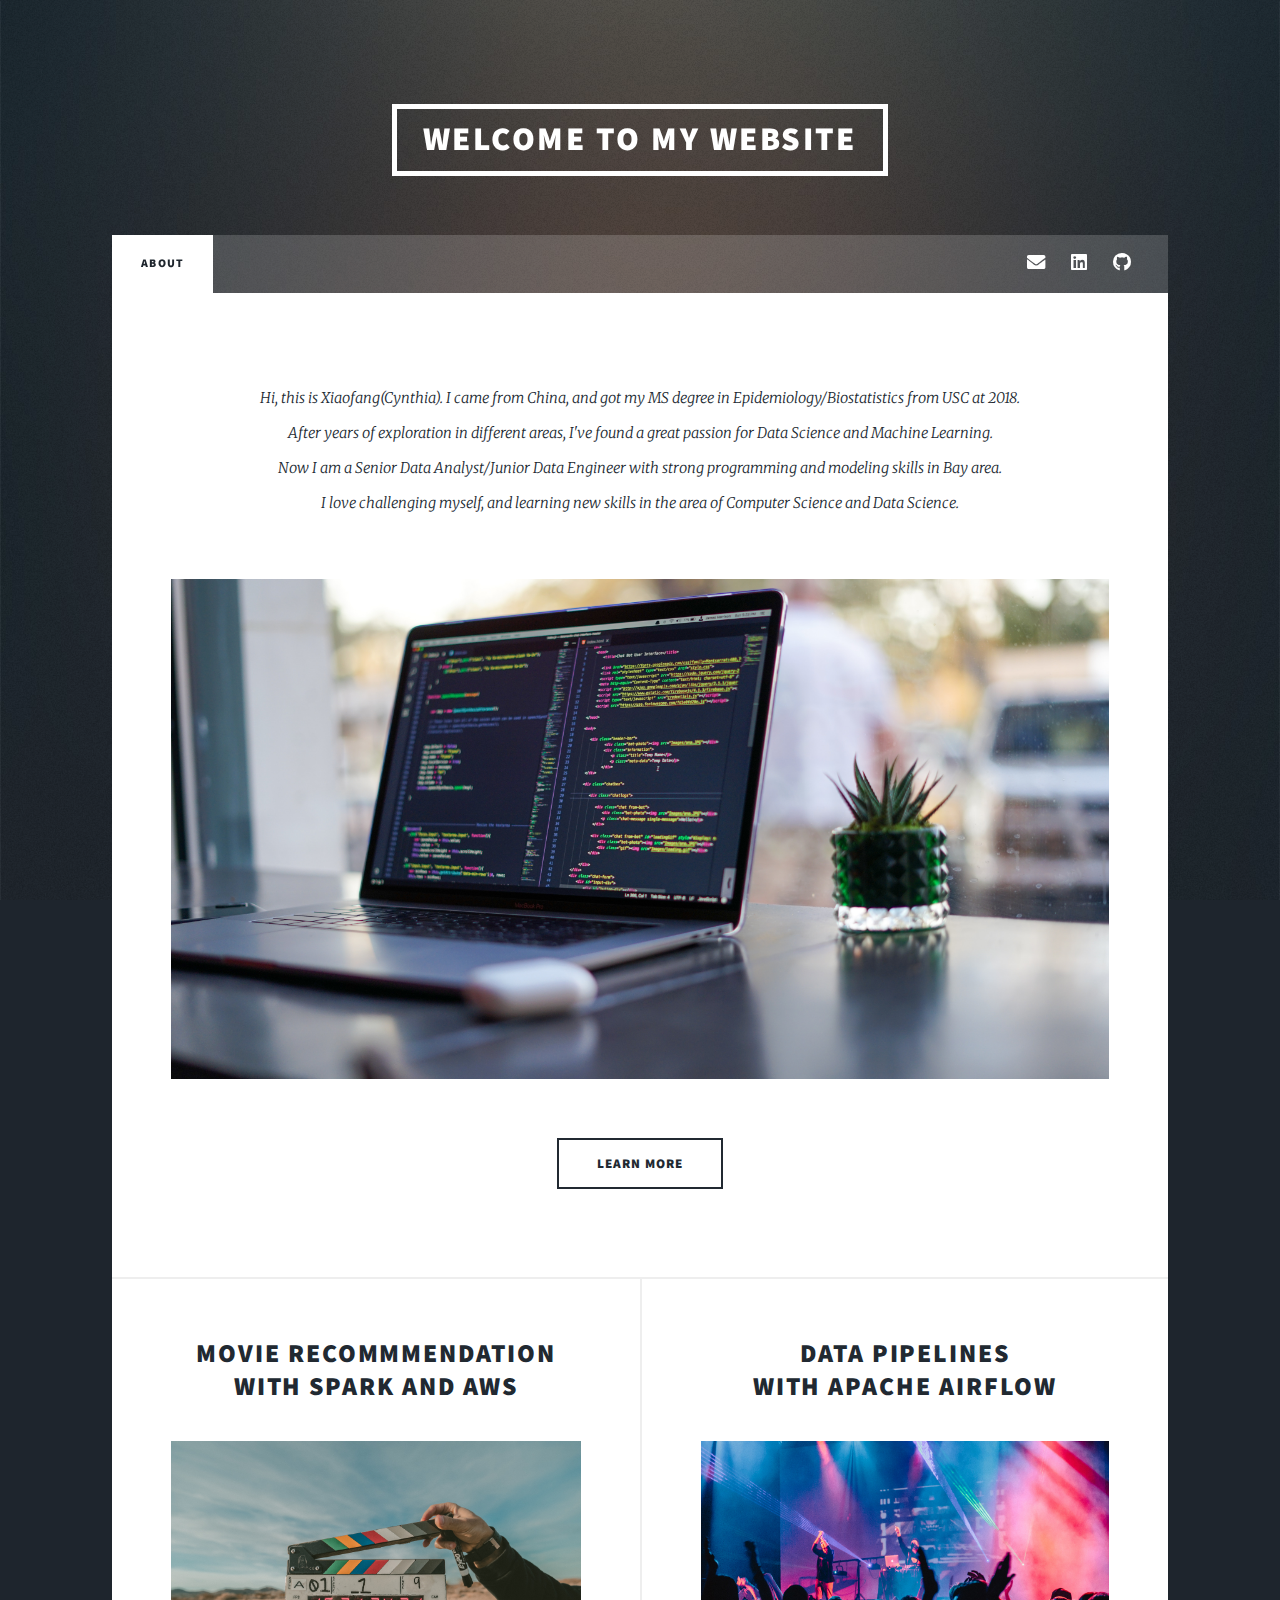
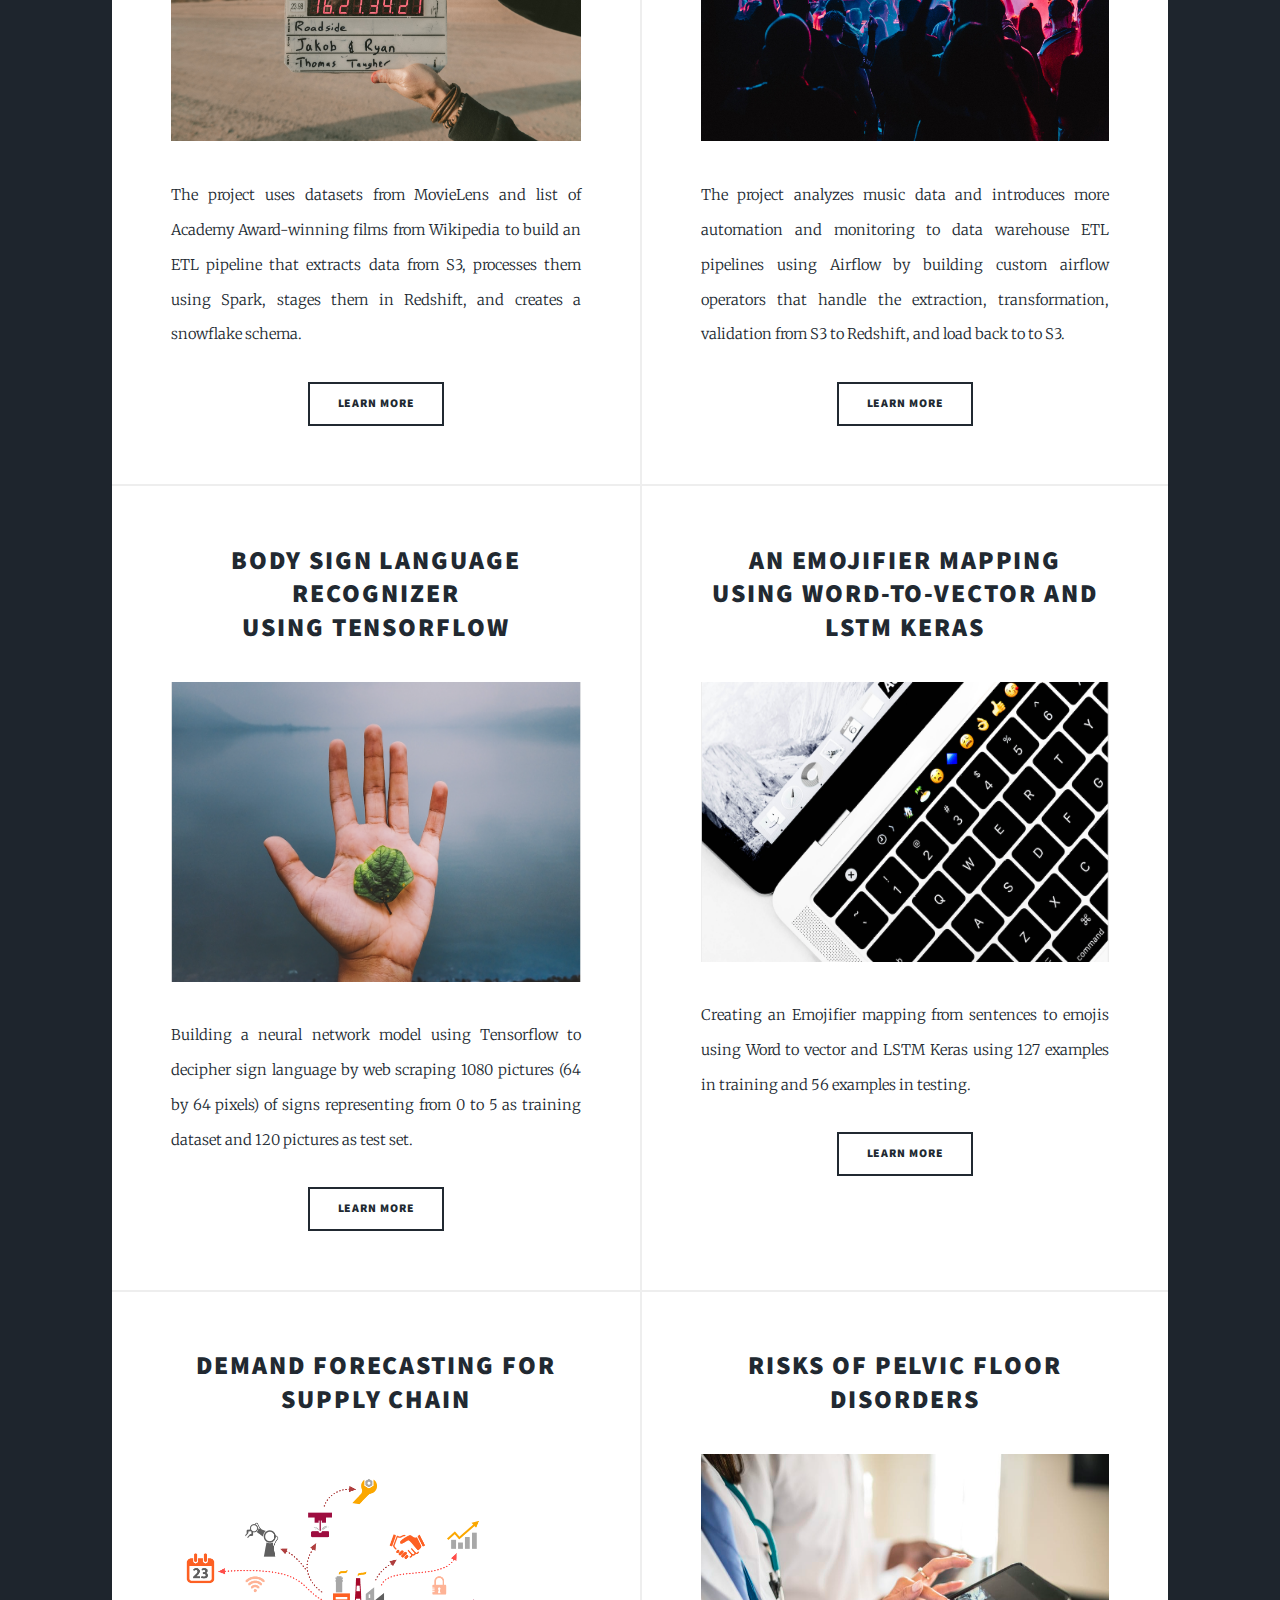
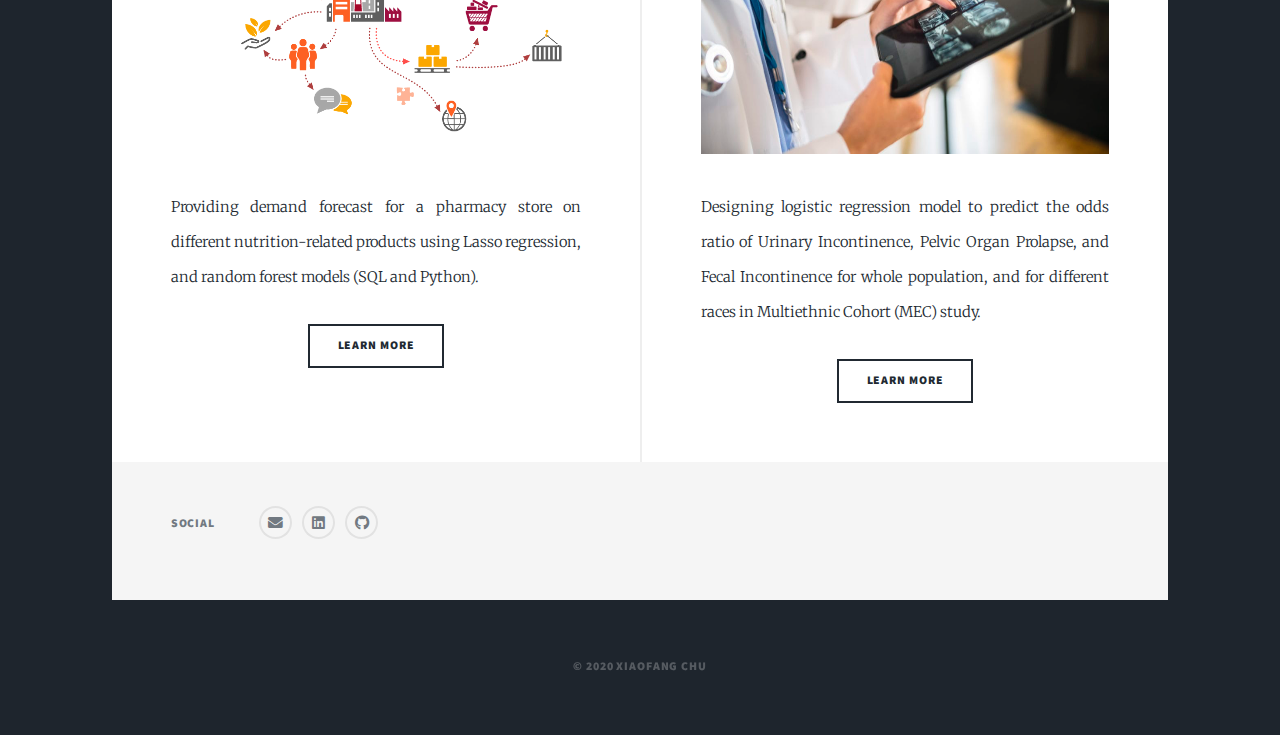
==== commit 106d54f3: "edit header" ====
--- a/index.html
+++ b/index.html
@@ -6,7 +6,7 @@
 -->
 <html>
 	<head>
-		<title>Xiaofang's Website</title>
+		<title>Xiaofang Chu</title>
 		<meta charset="utf-8" />
 		<meta name="viewport" content="width=device-width, initial-scale=1, user-scalable=no" />
 		<link rel="stylesheet" href="assets/css/main.css" />
@@ -18,25 +18,20 @@
 			<div id="wrapper" class="fade-in">
 
 				<!-- Intro -->
-					<div id="intro">
-						<h1>My Website</h1>
-						<p>Hi, this is Xiaofang(Cynthia). Nice to "meet" you!</p>
-						<ul class="actions">
-							<li><a href="#header" class="button icon solid solo fa-arrow-down scrolly">Continue</a></li>
-						</ul>
-					</div>
+
 
 				<!-- Header -->
 					<header id="header">
-						<a href="index.html" class="logo">Continue</a>
+						<a href="index.html" class="logo">Welcome to my website</a>
 					</header>
 
 				<!-- Nav -->
 					<nav id="nav">
 						<ul class="links">
-							<li class="active"><a href="index.html">This is My story</a></li>
+							<li class="active"><a href="index.html">About</a></li>
 						</ul>
 						<ul class="icons">
+							<li><a href="mailto:xfang.chu@gmail.com" class="icon solid fa-envelope"><span class="label">Email</span></a></li>
 							<li><a href="https://www.linkedin.com/in/xiaofangchu/" class="icon brands fa-linkedin"><span class="label">Linkedin</span></a></li>
 							<li><a href="https://github.com/xiaofanc" class="icon brands fa-github"><span class="label">GitHub</span></a></li>
 						</ul>
@@ -48,17 +43,16 @@
 						<!-- Featured Post -->
 							<article class="post featured">
 								<header class="major">
-									<h2><a href="#">Welcome <br />
-									to my world</a></h2>
-									<p>After years of exploration in different areas, I've found a great passion for Data Science and Machine Learning. <br />
+									<p> Hi, this is Xiaofang(Cynthia). I came from China, and got my MS degree in Epidemiology/Biostatistics from USC at 2018. <br />
+									After years of exploration in different areas, I've found a great passion for Data Science and Machine Learning. <br />
 
-									Now I am a Senior Data Analyst/Junior Data Engineer with strong programming and modeling skills in the Bay area.<br />
+									Now I am a Senior Data Analyst/Junior Data Engineer with strong programming and modeling skills in Bay area.<br />
 
 									I love challenging myself, and learning new skills in the area of Computer Science and Data Science.</p>
 								</header>
 								<a href="#" class="image main"><img src="images/pic01.jpg" alt="" width="200" height="500" /></a>
 								<ul class="actions special">
-									<li><a href="https://drive.google.com/file/d/1rsNxVX_1zSt6CZ1hOGHpw6NzP1rSX2G4/view?usp=sharing" class="button large">Check My Resume</a></li>
+									<li><a href="https://drive.google.com/file/d/1rsNxVX_1zSt6CZ1hOGHpw6NzP1rSX2G4/view?usp=sharing" class="button large">Learn More</a></li>
 								</ul>
 							</article>
 
@@ -72,7 +66,7 @@
 									<a href="#" class="image fit"><img src="images/pic02.jpg" alt="" width="200" height="300"/></a>
 									<p>The project uses datasets from MovieLens and list of Academy Award-winning films from Wikipedia to  build an ETL pipeline that extracts data from S3, processes them using Spark, stages them in Redshift, and creates a snowflake schema.</p>
 									<ul class="actions special">
-										<li><a href="https://github.com/xiaofanc/Movie-Recommendation-AWS" class="button">Full Story</a></li>
+										<li><a href="https://github.com/xiaofanc/Movie-Recommendation-AWS" class="button">Learn More</a></li>
 									</ul>
 								</article>
 								<article>
@@ -83,7 +77,7 @@
 									<a href="#" class="image fit"><img src="images/pic03.jpg" alt="" width="200" height="300"/></a>
 									<p>The project analyzes music data and introduces more automation and monitoring to data warehouse ETL pipelines using Airflow by building custom airflow operators that handle the extraction, transformation, validation from S3 to Redshift, and load back to to S3.</p>
 									<ul class="actions special">
-										<li><a href="https://github.com/xiaofanc/Data-Pipelines-with-Apache-Airflow" class="button">Full Story</a></li>
+										<li><a href="https://github.com/xiaofanc/Data-Pipelines-with-Apache-Airflow" class="button">Learn More</a></li>
 									</ul>
 								</article>
 								<article>
@@ -94,7 +88,7 @@
 									<a href="#" class="image fit"><img src="images/pic04.jpg" alt="" width="200" height="300"/></a>
 									<p>Building a neural network model using Tensorflow to decipher sign language by web scraping 1080 pictures (64 by 64 pixels) of signs representing from 0 to 5 as training dataset and 120 pictures as test set.</p>
 									<ul class="actions special">
-										<li><a href="https://github.com/xiaofanc/coursera/blob/master/Deep-Learning/w10/Convolution%20Model%20Application/Convolution_model_Application_v1a.ipynb" class="button">Full Story</a></li>
+										<li><a href="https://github.com/xiaofanc/coursera/blob/master/Deep-Learning/w10/Convolution%20Model%20Application/Convolution_model_Application_v1a.ipynb" class="button">Learn More</a></li>
 									</ul>
 								</article>
 								<article>
@@ -105,7 +99,7 @@
 									<a href="#" class="image fit"><img src="images/pic05.jpg" alt="" width="200" height="280"/></a>
 									<p>Creating an Emojifier mapping from sentences to emojis using Word to vector and LSTM Keras using 127 examples in training and 56 examples in testing.</p>
 									<ul class="actions special">
-										<li><a href="https://github.com/xiaofanc/coursera/blob/master/Deep-Learning/w15/Emojify/Emojify_v2a.ipynb" class="button">Full Story</a></li>
+										<li><a href="https://github.com/xiaofanc/coursera/blob/master/Deep-Learning/w15/Emojify/Emojify_v2a.ipynb" class="button">Learn More</a></li>
 									</ul>
 								</article>
 								<article>
@@ -116,7 +110,7 @@
 									<a href="#" class="image fit"><img src="images/pic06.jpg" alt="" width="300" height="300"/></a>
 									<p>Providing demand forecast for a pharmacy store on different nutrition-related products using Lasso regression, and random forest models (SQL and Python).</p>
 									<ul class="actions special">
-										<li><a href="https://github.com/xiaofanc/Demand-Forecasting-Models" class="button">Full Story</a></li>
+										<li><a href="https://github.com/xiaofanc/Demand-Forecasting-Models" class="button">Learn More</a></li>
 									</ul>
 								</article>
 								<article>
@@ -127,7 +121,7 @@
 									<a href="#" class="image fit"><img src="images/pic07.jpg" alt="" width="300" height="300"/></a>
 									<p>Designing logistic regression model to predict the odds ratio of Urinary Incontinence, Pelvic Organ Prolapse, and Fecal Incontinence for whole population, and for different races in Multiethnic Cohort (MEC) study.</p>
 									<ul class="actions special">
-										<li><a href="http://digitallibrary.usc.edu/cdm/compoundobject/collection/p15799coll89/id/49142/rec/12" class="button">Full Story</a></li>
+										<li><a href="http://digitallibrary.usc.edu/cdm/compoundobject/collection/p15799coll89/id/49142/rec/12" class="button">Learn More</a></li>
 									</ul>
 								</article>
 							</section>
@@ -140,12 +134,9 @@
 					<footer id="footer">
 						<section class="split contact">
 							<section>
-								<h3>Email</h3>
-								<p><a href="#">xfang.chu@gmail.com</a></p>
-							</section>
-							<section>
 								<h3>Social</h3>
 								<ul class="icons alt">
+									<li><a href="mailto:xfang.chu@gmail.com" class="icon solid fa-envelope"><span class="label">Email</span></a></li>
 									<li><a href="https://www.linkedin.com/in/xiaofangchu/" class="icon brands alt fa-linkedin"><span class="label">Linkedin</span></a></li>
 									<li><a href="https://github.com/xiaofanc" class="icon brands alt fa-github"><span class="label">GitHub</span></a></li>
 								</ul>
@@ -155,7 +146,7 @@
 
 				<!-- Copyright -->
 					<div id="copyright">
-						<ul><li>&copy; WELCOME</li>
+						<ul><li>&copy; 2020 Xiaofang Chu</li>
 					</div>
 
 			</div>
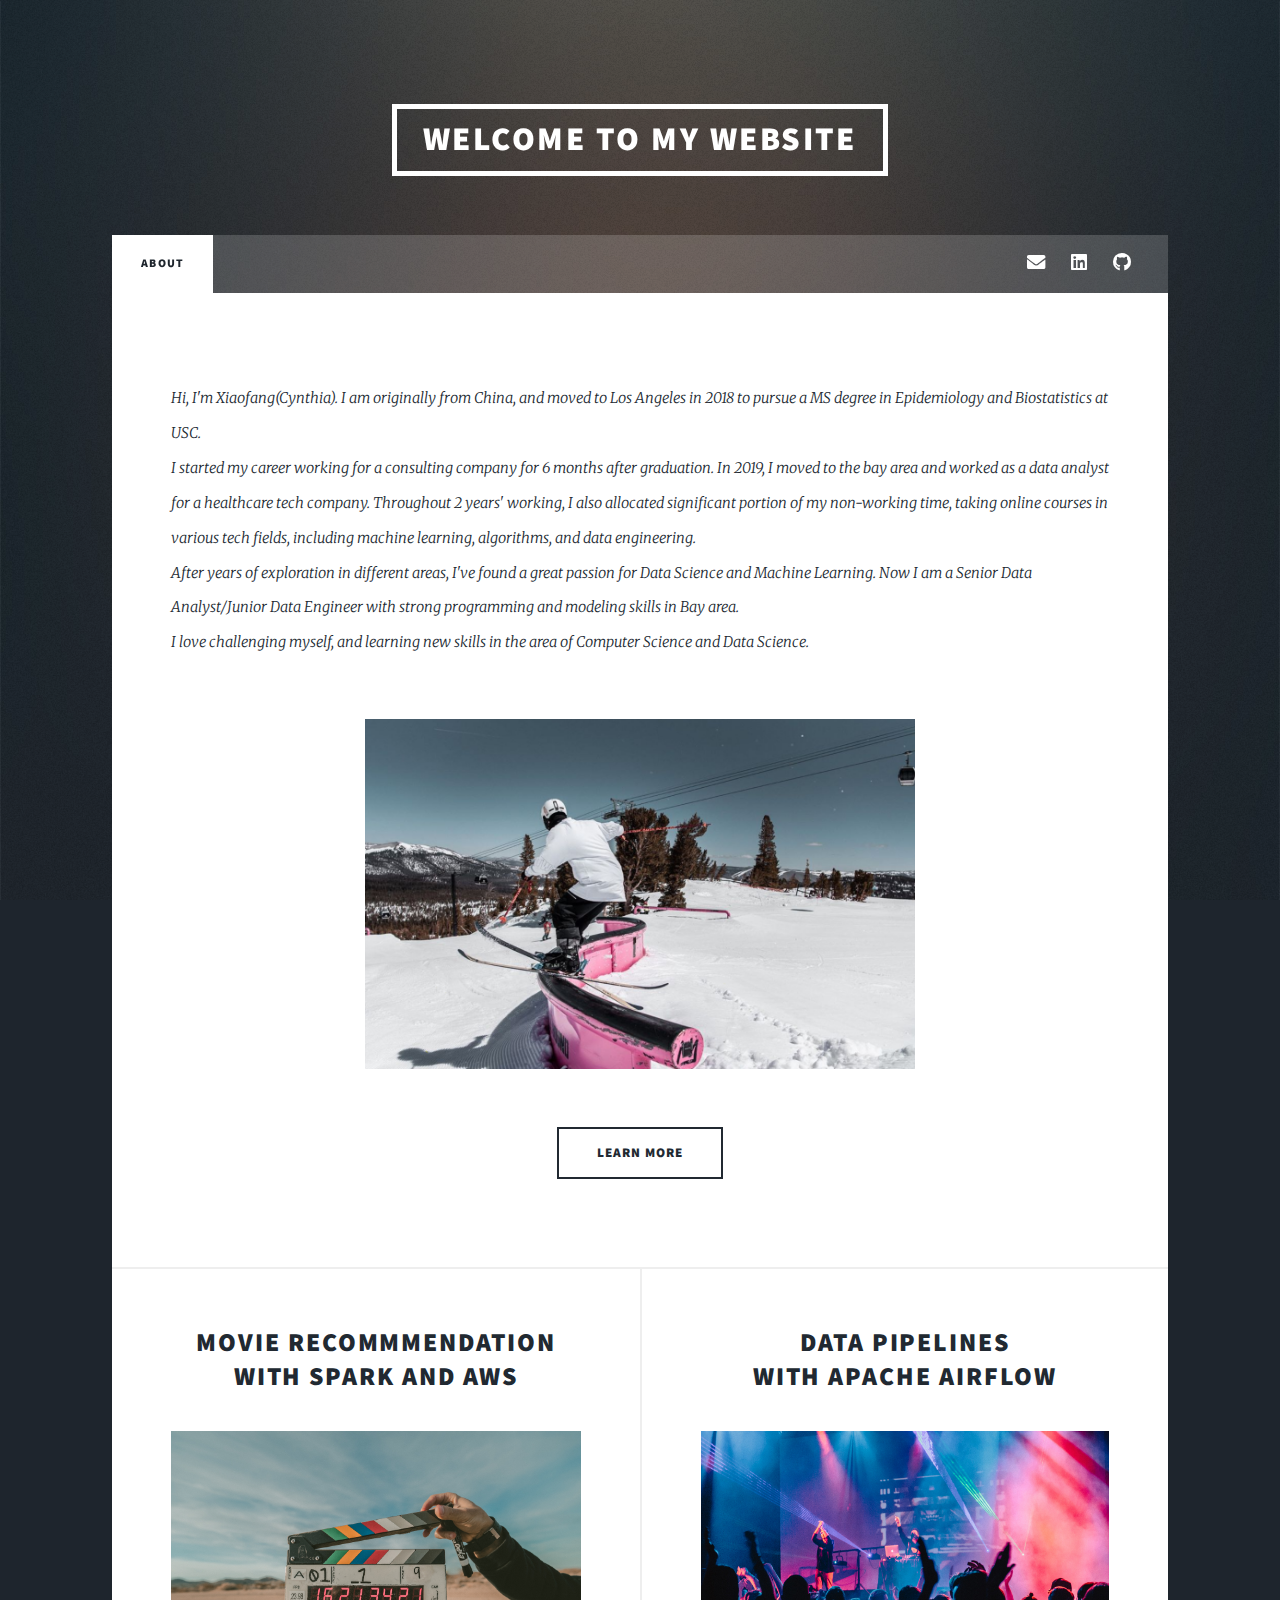
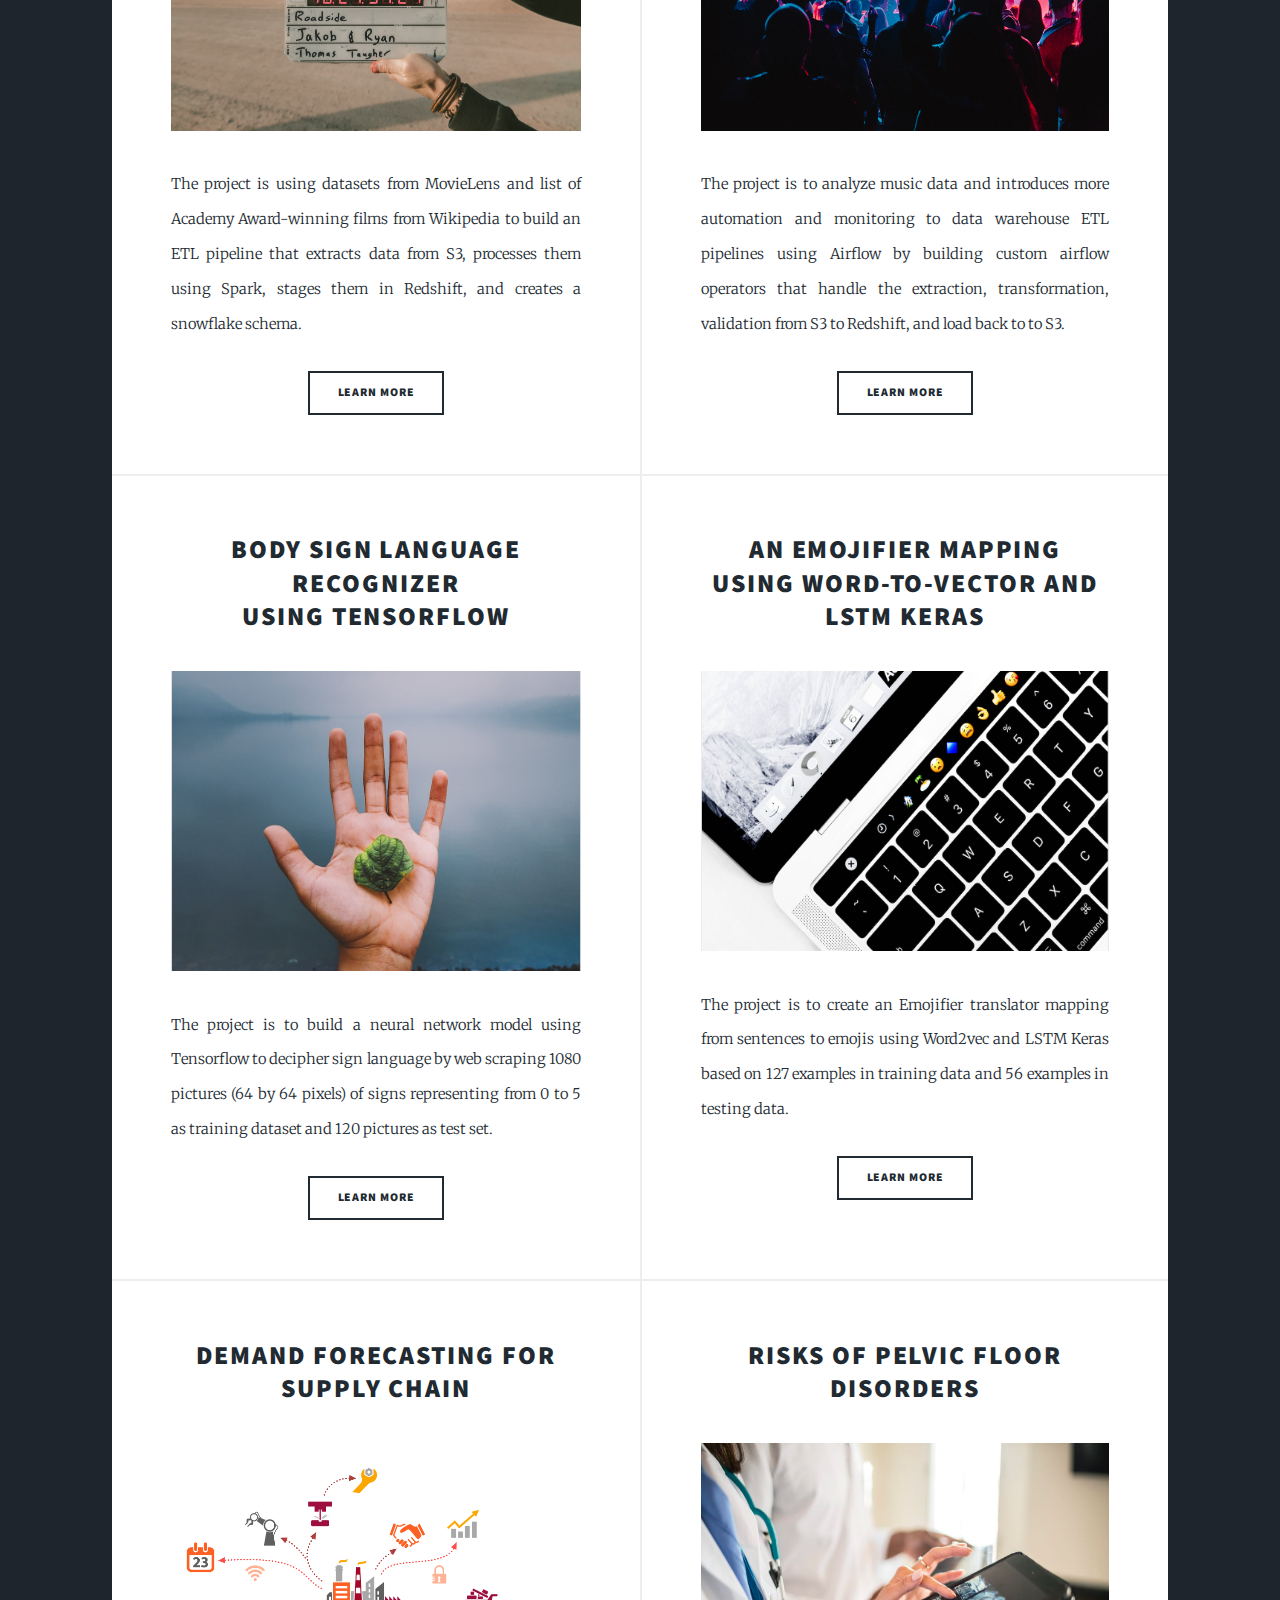
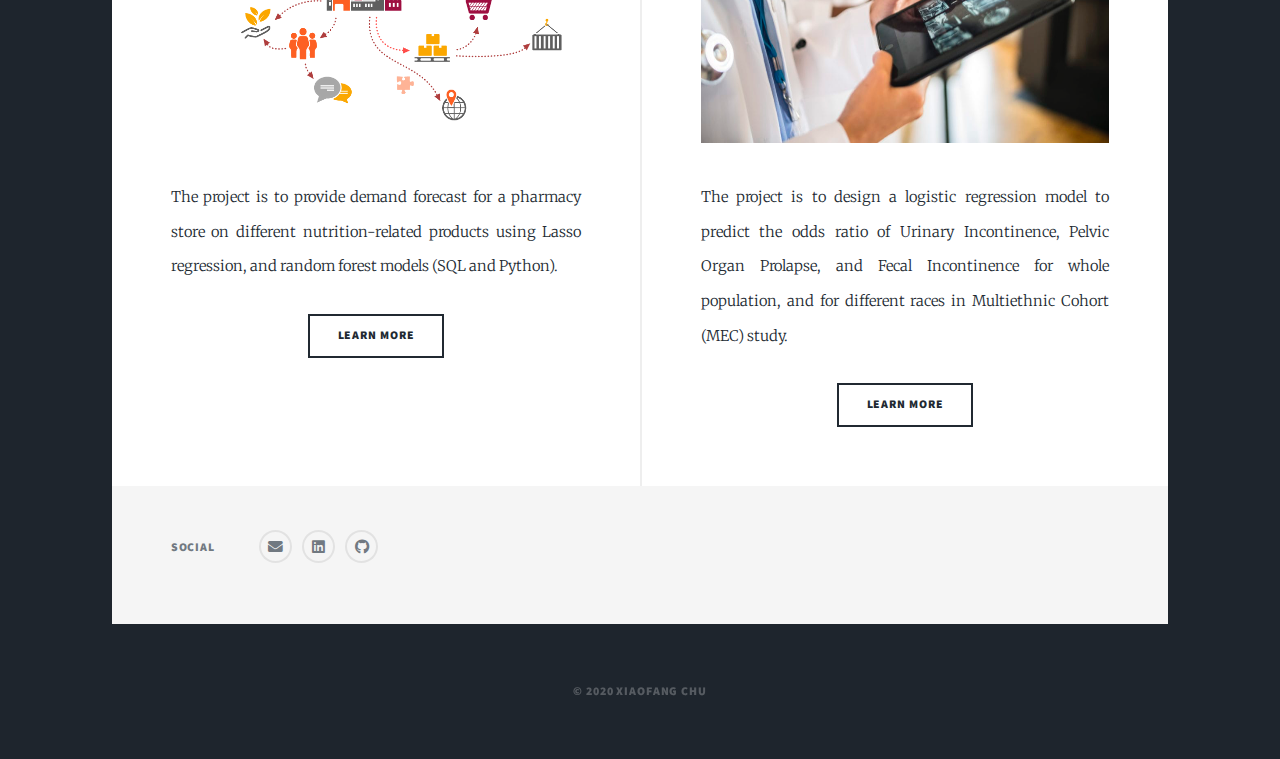
==== commit d9b901de: "update" ====
--- a/index.html
+++ b/index.html
@@ -43,14 +43,14 @@
 						<!-- Featured Post -->
 							<article class="post featured">
 								<header class="major">
-									<p> Hi, this is Xiaofang(Cynthia). I came from China, and got my MS degree in Epidemiology/Biostatistics from USC at 2018. <br />
-									After years of exploration in different areas, I've found a great passion for Data Science and Machine Learning. <br />
-
-									Now I am a Senior Data Analyst/Junior Data Engineer with strong programming and modeling skills in Bay area.<br />
-
-									I love challenging myself, and learning new skills in the area of Computer Science and Data Science.</p>
+									<p style="text-align: left;">
+										Hi, I'm Xiaofang(Cynthia). I am originally from China, and moved to Los Angeles in 2018 to pursue a MS degree in Epidemiology and Biostatistics at USC. <br />
+										I started my career working for a consulting company for 6 months after graduation. In 2019, I moved to the bay area and worked as a data analyst for a healthcare tech company. Throughout 2 years' working, I also allocated significant portion of my non-working time, taking online courses in various tech fields, including machine learning, algorithms, and data engineering. <br />
+										After years of exploration in different areas, I've found a great passion for Data Science and Machine Learning. Now I am a Senior Data Analyst/Junior Data Engineer with strong programming and modeling skills in Bay area.<br />
+										I love challenging myself, and learning new skills in the area of Computer Science and Data Science.
+									</p>
 								</header>
-								<a href="#" class="image main"><img src="images/pic01.jpg" alt="" width="200" height="500" /></a>
+								<a href="#" class="image main"><img src="images/pic01.jpg" alt="" class="image center" style="width:550px; height:350px;"/></a>
 								<ul class="actions special">
 									<li><a href="https://drive.google.com/file/d/1rsNxVX_1zSt6CZ1hOGHpw6NzP1rSX2G4/view?usp=sharing" class="button large">Learn More</a></li>
 								</ul>
@@ -63,8 +63,8 @@
 										<h2><a href="#">Movie Recommmendation<br />
 										with Spark and AWS</a></h2>
 									</header>
-									<a href="#" class="image fit"><img src="images/pic02.jpg" alt="" width="200" height="300"/></a>
-									<p>The project uses datasets from MovieLens and list of Academy Award-winning films from Wikipedia to  build an ETL pipeline that extracts data from S3, processes them using Spark, stages them in Redshift, and creates a snowflake schema.</p>
+									<a href="https://github.com/xiaofanc/Movie-Recommendation-AWS" class="image fit"><img src="images/pic02.jpg" alt="" width="200" height="300" /></a>
+									<p>The project is using datasets from MovieLens and list of Academy Award-winning films from Wikipedia to  build an ETL pipeline that extracts data from S3, processes them using Spark, stages them in Redshift, and creates a snowflake schema.</p>
 									<ul class="actions special">
 										<li><a href="https://github.com/xiaofanc/Movie-Recommendation-AWS" class="button">Learn More</a></li>
 									</ul>
@@ -74,8 +74,8 @@
 										<h2><a href="#">Data pipelines <br />
 										with Apache Airflow</a></h2>
 									</header>
-									<a href="#" class="image fit"><img src="images/pic03.jpg" alt="" width="200" height="300"/></a>
-									<p>The project analyzes music data and introduces more automation and monitoring to data warehouse ETL pipelines using Airflow by building custom airflow operators that handle the extraction, transformation, validation from S3 to Redshift, and load back to to S3.</p>
+									<a href="https://github.com/xiaofanc/Data-Pipelines-with-Apache-Airflow" class="image fit"><img src="images/pic03.jpg" alt="" width="200" height="300"/></a>
+									<p>The project is to analyze music data and introduces more automation and monitoring to data warehouse ETL pipelines using Airflow by building custom airflow operators that handle the extraction, transformation, validation from S3 to Redshift, and load back to to S3.</p>
 									<ul class="actions special">
 										<li><a href="https://github.com/xiaofanc/Data-Pipelines-with-Apache-Airflow" class="button">Learn More</a></li>
 									</ul>
@@ -85,8 +85,8 @@
 										<h2><a href="#">Body sign language recognizer<br />
 										using Tensorflow</a></h2>
 									</header>
-									<a href="#" class="image fit"><img src="images/pic04.jpg" alt="" width="200" height="300"/></a>
-									<p>Building a neural network model using Tensorflow to decipher sign language by web scraping 1080 pictures (64 by 64 pixels) of signs representing from 0 to 5 as training dataset and 120 pictures as test set.</p>
+									<a href="https://github.com/xiaofanc/coursera/blob/master/Deep-Learning/w10/Convolution%20Model%20Application/Convolution_model_Application_v1a.ipynb" class="image fit"><img src="images/pic04.jpg" alt="" width="200" height="300"/></a>
+									<p>The project is to build a neural network model using Tensorflow to decipher sign language by web scraping 1080 pictures (64 by 64 pixels) of signs representing from 0 to 5 as training dataset and 120 pictures as test set.</p>
 									<ul class="actions special">
 										<li><a href="https://github.com/xiaofanc/coursera/blob/master/Deep-Learning/w10/Convolution%20Model%20Application/Convolution_model_Application_v1a.ipynb" class="button">Learn More</a></li>
 									</ul>
@@ -96,8 +96,8 @@
 										<h2><a href="#">an Emojifier Mapping<br />
 										using word-to-vector and LSTM Keras</a></h2>
 									</header>
-									<a href="#" class="image fit"><img src="images/pic05.jpg" alt="" width="200" height="280"/></a>
-									<p>Creating an Emojifier mapping from sentences to emojis using Word to vector and LSTM Keras using 127 examples in training and 56 examples in testing.</p>
+									<a href="https://github.com/xiaofanc/coursera/blob/master/Deep-Learning/w15/Emojify/Emojify_v2a.ipynb" class="image fit"><img src="images/pic05.jpg" alt="" width="200" height="280"/></a>
+									<p>The project is to create an Emojifier translator mapping from sentences to emojis using Word2vec and LSTM Keras based on 127 examples in training data and 56 examples in testing data.</p>
 									<ul class="actions special">
 										<li><a href="https://github.com/xiaofanc/coursera/blob/master/Deep-Learning/w15/Emojify/Emojify_v2a.ipynb" class="button">Learn More</a></li>
 									</ul>
@@ -107,8 +107,8 @@
 										<h2><a href="#">Demand forecasting for supply chain <br />
 										</a></h2>
 									</header>
-									<a href="#" class="image fit"><img src="images/pic06.jpg" alt="" width="300" height="300"/></a>
-									<p>Providing demand forecast for a pharmacy store on different nutrition-related products using Lasso regression, and random forest models (SQL and Python).</p>
+									<a href="https://github.com/xiaofanc/Demand-Forecasting-Models" class="image fit"><img src="images/pic06.jpg" alt="" width="300" height="300"/></a>
+									<p>The project is to provide demand forecast for a pharmacy store on different nutrition-related products using Lasso regression, and random forest models (SQL and Python).</p>
 									<ul class="actions special">
 										<li><a href="https://github.com/xiaofanc/Demand-Forecasting-Models" class="button">Learn More</a></li>
 									</ul>
@@ -118,8 +118,8 @@
 										<h2><a href="#">Risks of Pelvic Floor Disorders<br />
 										</a></h2>
 									</header>
-									<a href="#" class="image fit"><img src="images/pic07.jpg" alt="" width="300" height="300"/></a>
-									<p>Designing logistic regression model to predict the odds ratio of Urinary Incontinence, Pelvic Organ Prolapse, and Fecal Incontinence for whole population, and for different races in Multiethnic Cohort (MEC) study.</p>
+									<a href="http://digitallibrary.usc.edu/cdm/compoundobject/collection/p15799coll89/id/49142/rec/12" class="image fit"><img src="images/pic07.jpg" alt="" width="300" height="300"/></a>
+									<p>The project is to design a logistic regression model to predict the odds ratio of Urinary Incontinence, Pelvic Organ Prolapse, and Fecal Incontinence for whole population, and for different races in Multiethnic Cohort (MEC) study.</p>
 									<ul class="actions special">
 										<li><a href="http://digitallibrary.usc.edu/cdm/compoundobject/collection/p15799coll89/id/49142/rec/12" class="button">Learn More</a></li>
 									</ul>
--- a/assets/css/main.css
+++ b/assets/css/main.css
@@ -1,10 +1,10 @@
 @import url(fontawesome-all.min.css);
 @import url("https://fonts.googleapis.com/css?family=Merriweather:300,700,300italic,700italic|Source+Sans+Pro:900");
 
-/*
-	Massively by HTML5 UP
-	html5up.net | @ajlkn
-	Free for personal and commercial use under the CCA 3.0 license (html5up.net/license)
+/*
+	Massively by HTML5 UP
+	html5up.net | @ajlkn
+	Free for personal and commercial use under the CCA 3.0 license (html5up.net/license)
 */
 
 html, body, div, span, applet, object,
@@ -2618,6 +2618,13 @@
 			top: 0.75rem;
 		}
 
+		.image.center {
+			display: block;
+			margin-left: auto;
+			margin-right: auto;
+			width: 50%;
+		}
+
 		.image.fit {
 			display: block;
 			margin: 2.5rem 0;
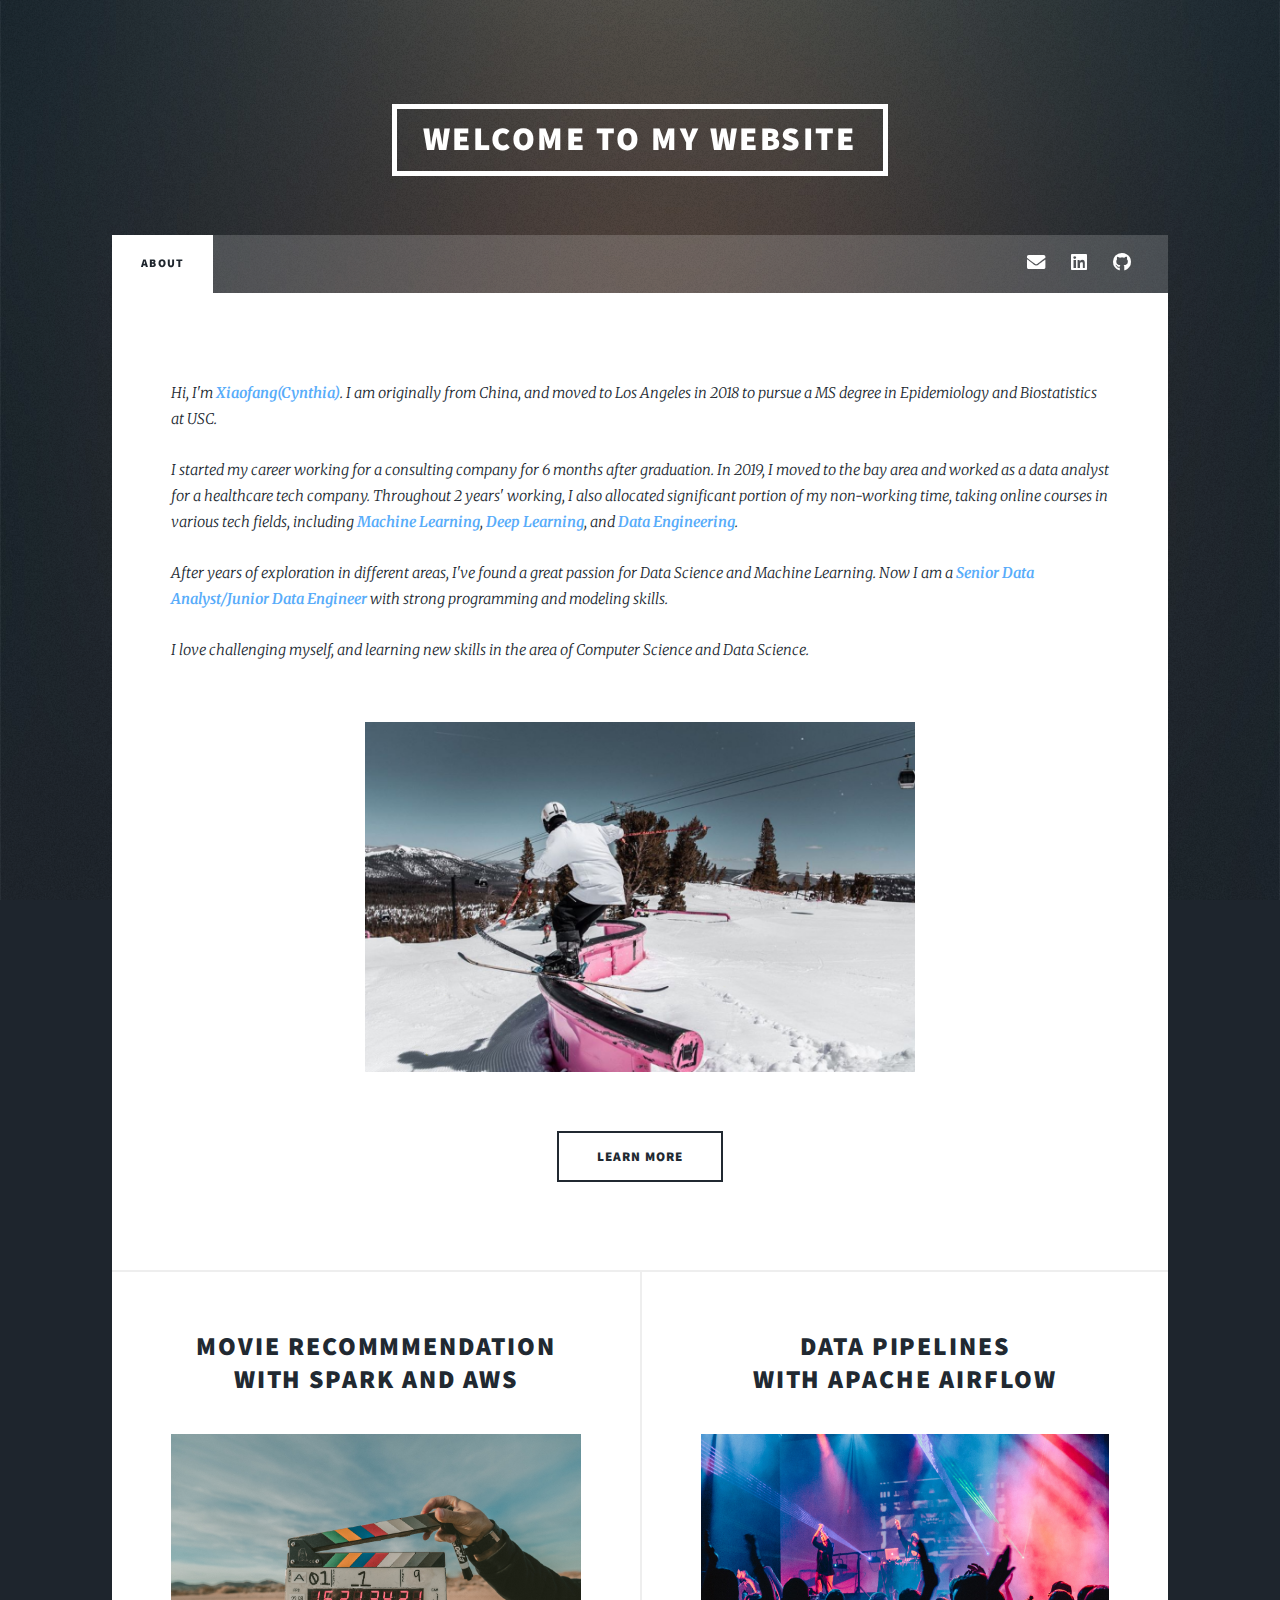
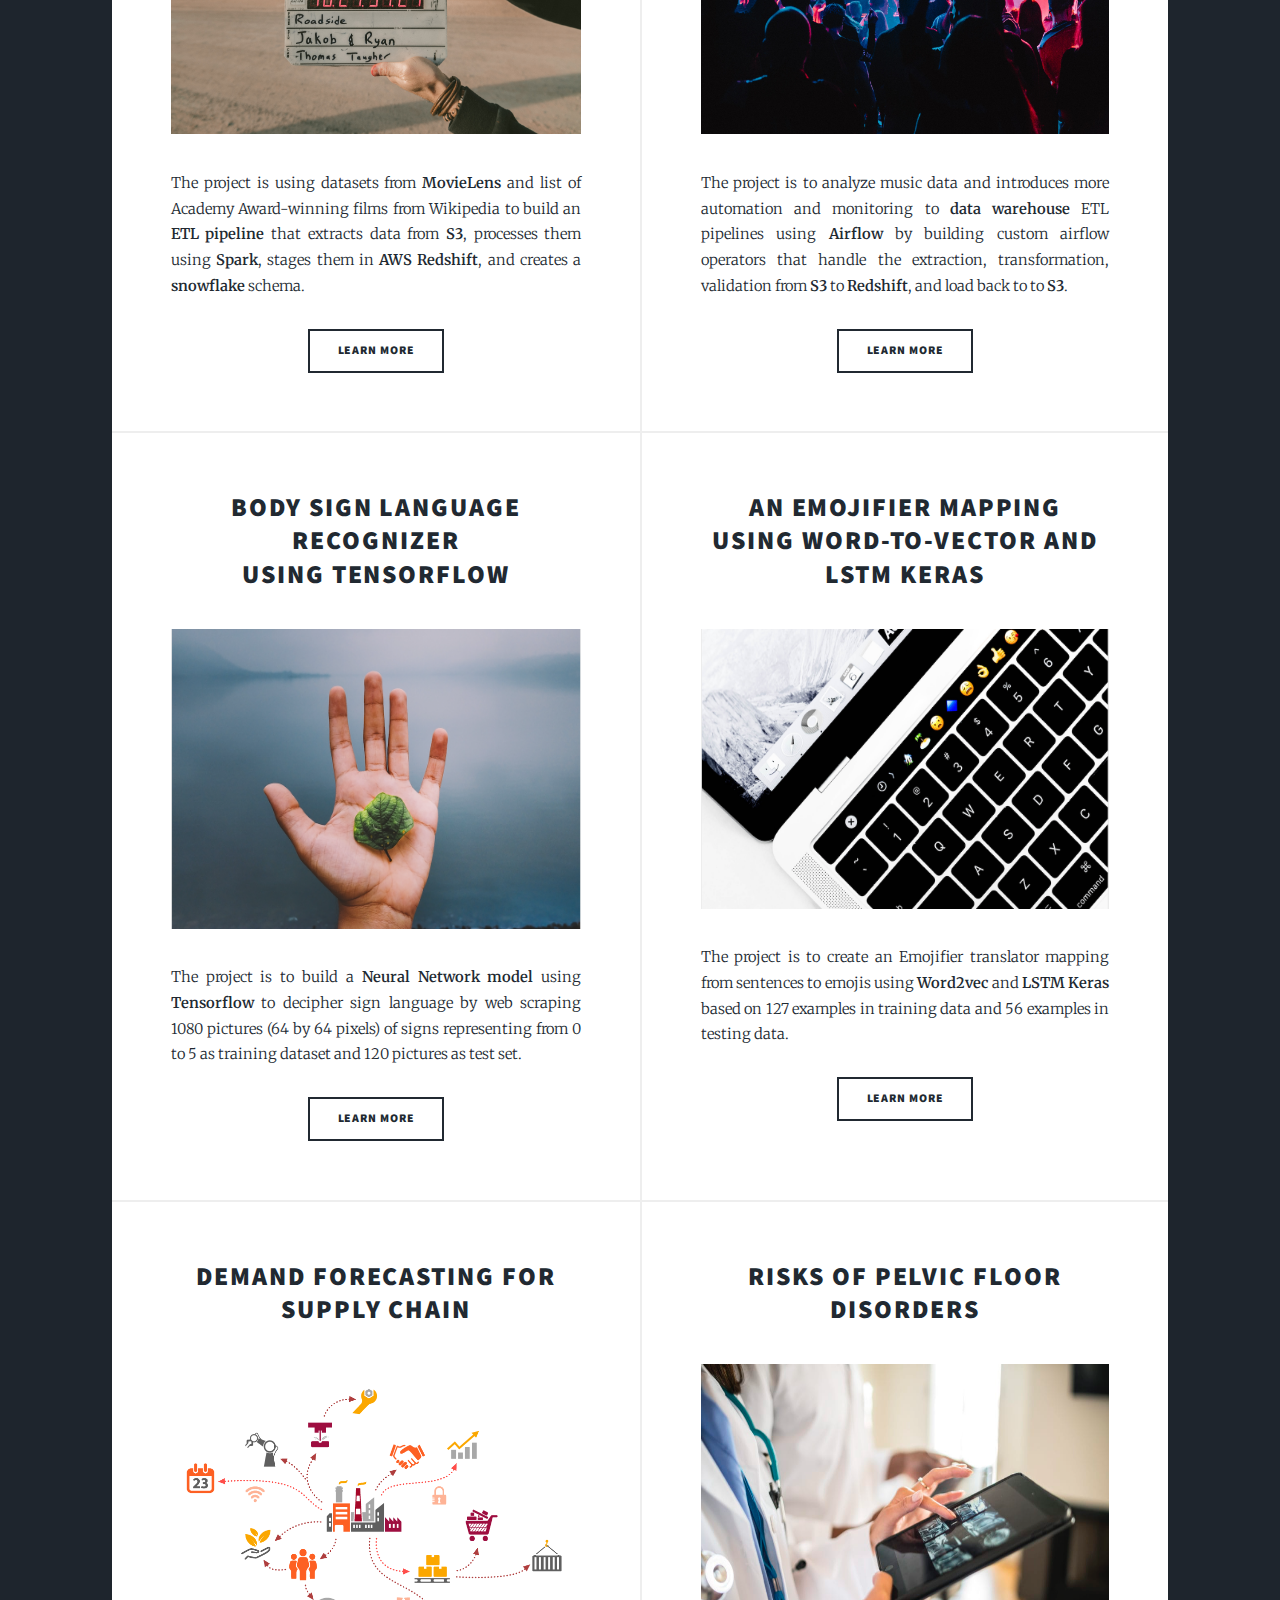
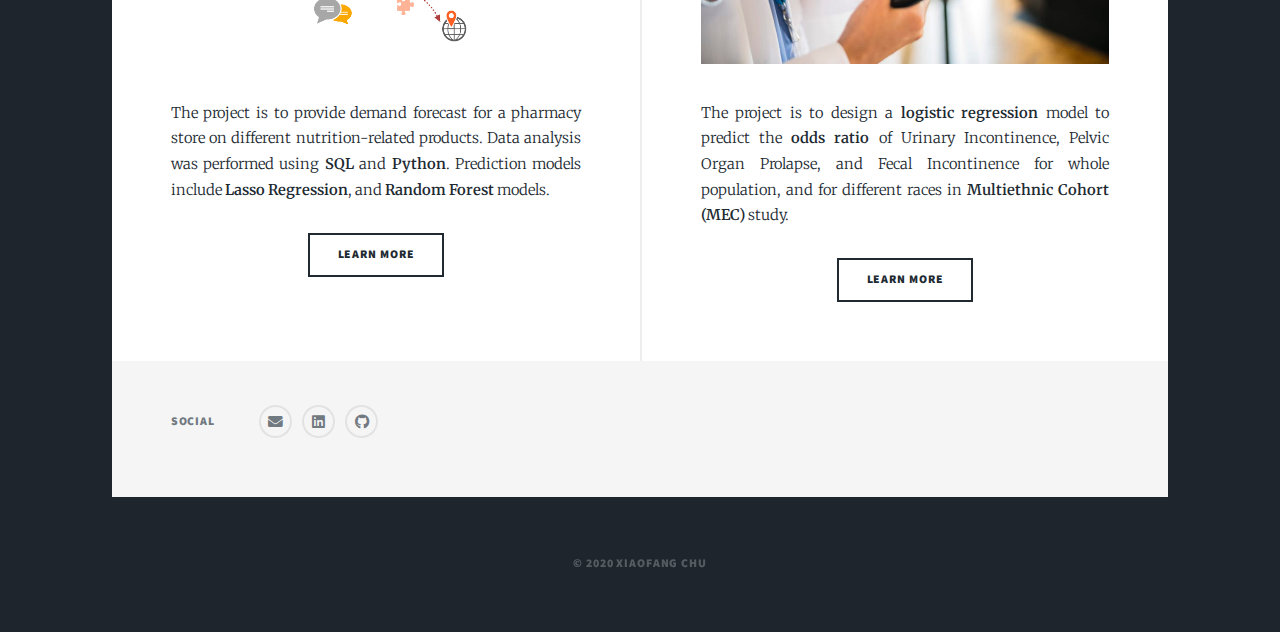
==== commit 6c7abeaf: "edit line-height" ====
--- a/index.html
+++ b/index.html
@@ -44,9 +44,9 @@
 							<article class="post featured">
 								<header class="major">
 									<p style="text-align: left;">
-										Hi, I'm Xiaofang(Cynthia). I am originally from China, and moved to Los Angeles in 2018 to pursue a MS degree in Epidemiology and Biostatistics at USC. <br />
-										I started my career working for a consulting company for 6 months after graduation. In 2019, I moved to the bay area and worked as a data analyst for a healthcare tech company. Throughout 2 years' working, I also allocated significant portion of my non-working time, taking online courses in various tech fields, including machine learning, algorithms, and data engineering. <br />
-										After years of exploration in different areas, I've found a great passion for Data Science and Machine Learning. Now I am a Senior Data Analyst/Junior Data Engineer with strong programming and modeling skills in Bay area.<br />
+										Hi, I'm <b style="color:#58ACFA">Xiaofang(Cynthia)</b>. I am originally from China, and moved to Los Angeles in 2018 to pursue a MS degree in Epidemiology and Biostatistics at USC. <br /><br />
+										I started my career working for a consulting company for 6 months after graduation. In 2019, I moved to the bay area and worked as a data analyst for a healthcare tech company. Throughout 2 years' working, I also allocated significant portion of my non-working time, taking online courses in various tech fields, including <b style="color:#58ACFA">Machine Learning</b>, <b style="color:#58ACFA">Deep Learning</b>, and <b style="color:#58ACFA">Data Engineering</b>. <br /><br />
+										After years of exploration in different areas, I've found a great passion for Data Science and Machine Learning. Now I am a <b style="color:#58ACFA">Senior Data Analyst/Junior Data Engineer</b> with strong programming and modeling skills.<br /><br />
 										I love challenging myself, and learning new skills in the area of Computer Science and Data Science.
 									</p>
 								</header>
@@ -64,7 +64,7 @@
 										with Spark and AWS</a></h2>
 									</header>
 									<a href="https://github.com/xiaofanc/Movie-Recommendation-AWS" class="image fit"><img src="images/pic02.jpg" alt="" width="200" height="300" /></a>
-									<p>The project is using datasets from MovieLens and list of Academy Award-winning films from Wikipedia to  build an ETL pipeline that extracts data from S3, processes them using Spark, stages them in Redshift, and creates a snowflake schema.</p>
+									<p>The project is using datasets from <b>MovieLens</b> and list of Academy Award-winning films from Wikipedia to  build an <b>ETL pipeline</b> that extracts data from <b>S3</b>, processes them using <b>Spark</b>, stages them in <b>AWS Redshift</b>, and creates a <b>snowflake</b> schema.</p>
 									<ul class="actions special">
 										<li><a href="https://github.com/xiaofanc/Movie-Recommendation-AWS" class="button">Learn More</a></li>
 									</ul>
@@ -75,7 +75,7 @@
 										with Apache Airflow</a></h2>
 									</header>
 									<a href="https://github.com/xiaofanc/Data-Pipelines-with-Apache-Airflow" class="image fit"><img src="images/pic03.jpg" alt="" width="200" height="300"/></a>
-									<p>The project is to analyze music data and introduces more automation and monitoring to data warehouse ETL pipelines using Airflow by building custom airflow operators that handle the extraction, transformation, validation from S3 to Redshift, and load back to to S3.</p>
+									<p>The project is to analyze music data and introduces more automation and monitoring to <b>data warehouse</b> ETL pipelines using <b>Airflow</b> by building custom airflow operators that handle the extraction, transformation, validation from <b>S3</b> to <b>Redshift</b>, and load back to to <b>S3</b>.</p>
 									<ul class="actions special">
 										<li><a href="https://github.com/xiaofanc/Data-Pipelines-with-Apache-Airflow" class="button">Learn More</a></li>
 									</ul>
@@ -86,7 +86,7 @@
 										using Tensorflow</a></h2>
 									</header>
 									<a href="https://github.com/xiaofanc/coursera/blob/master/Deep-Learning/w10/Convolution%20Model%20Application/Convolution_model_Application_v1a.ipynb" class="image fit"><img src="images/pic04.jpg" alt="" width="200" height="300"/></a>
-									<p>The project is to build a neural network model using Tensorflow to decipher sign language by web scraping 1080 pictures (64 by 64 pixels) of signs representing from 0 to 5 as training dataset and 120 pictures as test set.</p>
+									<p>The project is to build a <b>Neural Network model</b> using <b>Tensorflow</b> to decipher sign language by web scraping 1080 pictures (64 by 64 pixels) of signs representing from 0 to 5 as training dataset and 120 pictures as test set.</p>
 									<ul class="actions special">
 										<li><a href="https://github.com/xiaofanc/coursera/blob/master/Deep-Learning/w10/Convolution%20Model%20Application/Convolution_model_Application_v1a.ipynb" class="button">Learn More</a></li>
 									</ul>
@@ -97,7 +97,7 @@
 										using word-to-vector and LSTM Keras</a></h2>
 									</header>
 									<a href="https://github.com/xiaofanc/coursera/blob/master/Deep-Learning/w15/Emojify/Emojify_v2a.ipynb" class="image fit"><img src="images/pic05.jpg" alt="" width="200" height="280"/></a>
-									<p>The project is to create an Emojifier translator mapping from sentences to emojis using Word2vec and LSTM Keras based on 127 examples in training data and 56 examples in testing data.</p>
+									<p>The project is to create an Emojifier translator mapping from sentences to emojis using <b>Word2vec</b> and <b>LSTM Keras</b> based on 127 examples in training data and 56 examples in testing data.</p>
 									<ul class="actions special">
 										<li><a href="https://github.com/xiaofanc/coursera/blob/master/Deep-Learning/w15/Emojify/Emojify_v2a.ipynb" class="button">Learn More</a></li>
 									</ul>
@@ -108,7 +108,7 @@
 										</a></h2>
 									</header>
 									<a href="https://github.com/xiaofanc/Demand-Forecasting-Models" class="image fit"><img src="images/pic06.jpg" alt="" width="300" height="300"/></a>
-									<p>The project is to provide demand forecast for a pharmacy store on different nutrition-related products using Lasso regression, and random forest models (SQL and Python).</p>
+									<p>The project is to provide demand forecast for a pharmacy store on different nutrition-related products. Data analysis was performed using <b>SQL</b> and <b>Python</b>. Prediction models include <b>Lasso Regression</b>, and <b>Random Forest</b> models.</p>
 									<ul class="actions special">
 										<li><a href="https://github.com/xiaofanc/Demand-Forecasting-Models" class="button">Learn More</a></li>
 									</ul>
@@ -119,7 +119,7 @@
 										</a></h2>
 									</header>
 									<a href="http://digitallibrary.usc.edu/cdm/compoundobject/collection/p15799coll89/id/49142/rec/12" class="image fit"><img src="images/pic07.jpg" alt="" width="300" height="300"/></a>
-									<p>The project is to design a logistic regression model to predict the odds ratio of Urinary Incontinence, Pelvic Organ Prolapse, and Fecal Incontinence for whole population, and for different races in Multiethnic Cohort (MEC) study.</p>
+									<p>The project is to design a <b>logistic regression</b> model to predict the <b>odds ratio</b> of Urinary Incontinence, Pelvic Organ Prolapse, and Fecal Incontinence for whole population, and for different races in <b>Multiethnic Cohort (MEC)</b> study.</p>
 									<ul class="actions special">
 										<li><a href="http://digitallibrary.usc.edu/cdm/compoundobject/collection/p15799coll89/id/49142/rec/12" class="button">Learn More</a></li>
 									</ul>
--- a/assets/css/main.css
+++ b/assets/css/main.css
@@ -151,7 +151,7 @@
 		font-family: "Merriweather", Georgia, serif;
 		font-weight: 300;
 		font-size: 1rem;
-		line-height: 2.375;
+		line-height: 1.75;
 	}
 
 	a {
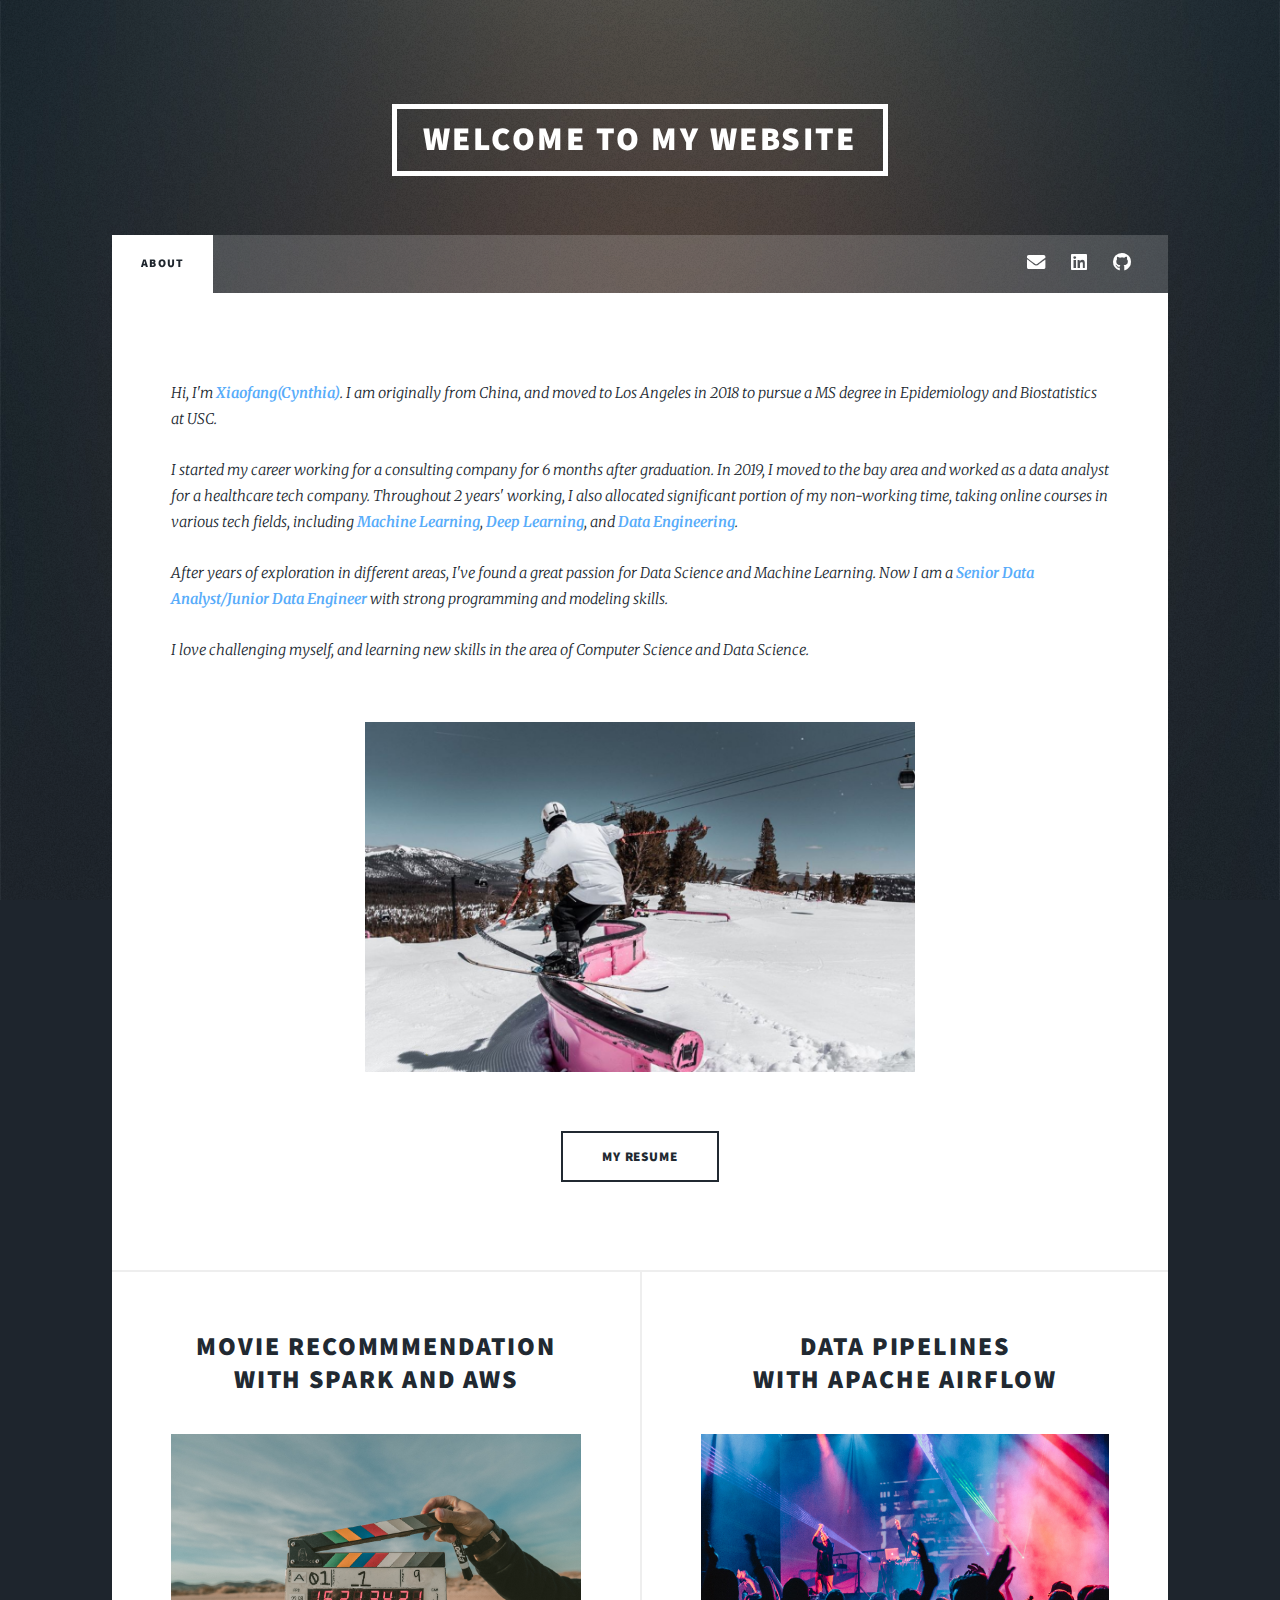
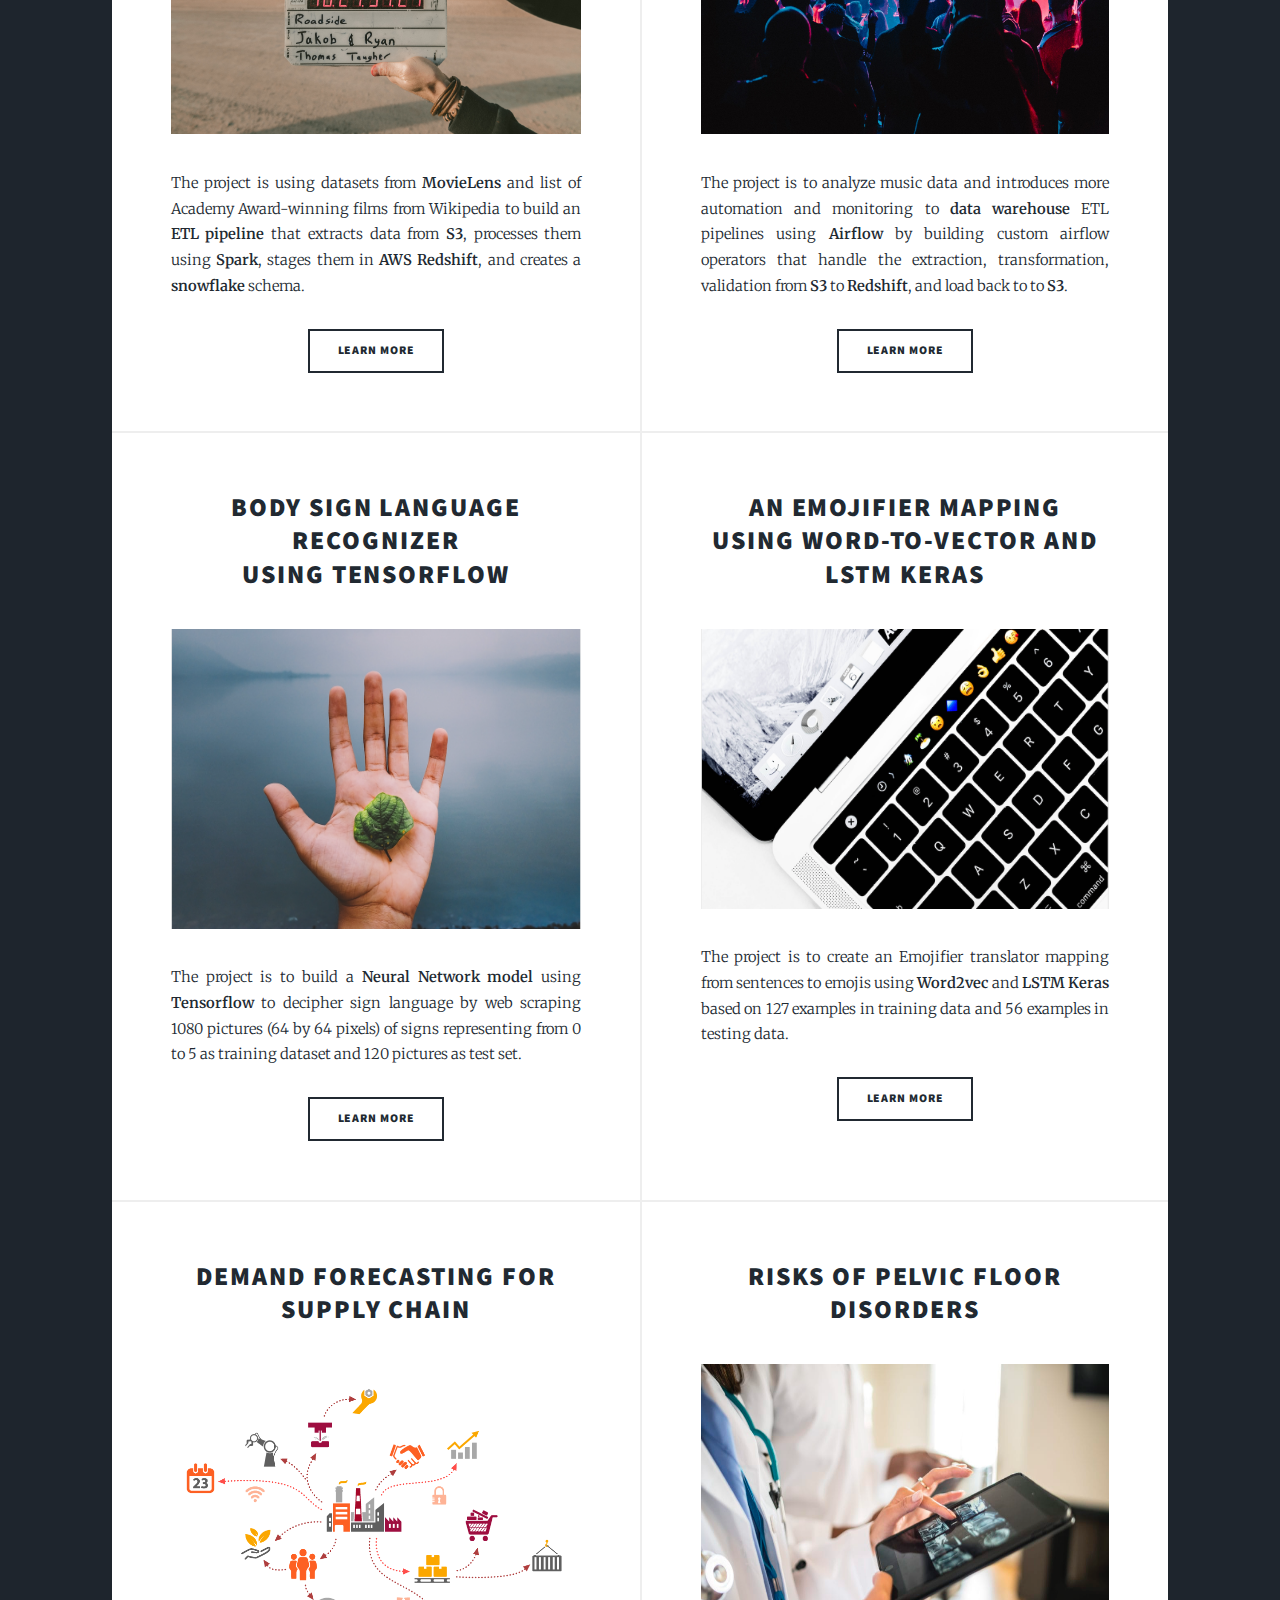
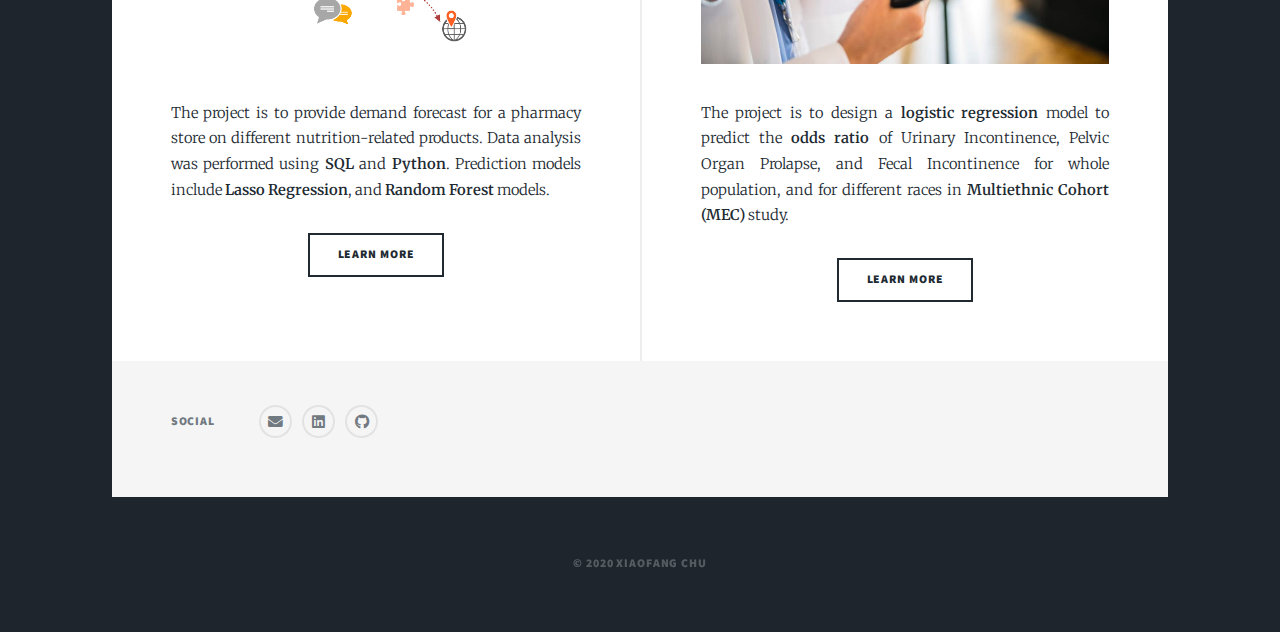
==== commit 04d9947b: "add links" ====
--- a/index.html
+++ b/index.html
@@ -52,7 +52,7 @@
 								</header>
 								<a href="#" class="image main"><img src="images/pic01.jpg" alt="" class="image center" style="width:550px; height:350px;"/></a>
 								<ul class="actions special">
-									<li><a href="https://drive.google.com/file/d/1rsNxVX_1zSt6CZ1hOGHpw6NzP1rSX2G4/view?usp=sharing" class="button large">Learn More</a></li>
+									<li><a href="https://drive.google.com/file/d/1rsNxVX_1zSt6CZ1hOGHpw6NzP1rSX2G4/view?usp=sharing" class="button large">My Resume</a></li>
 								</ul>
 							</article>
 
